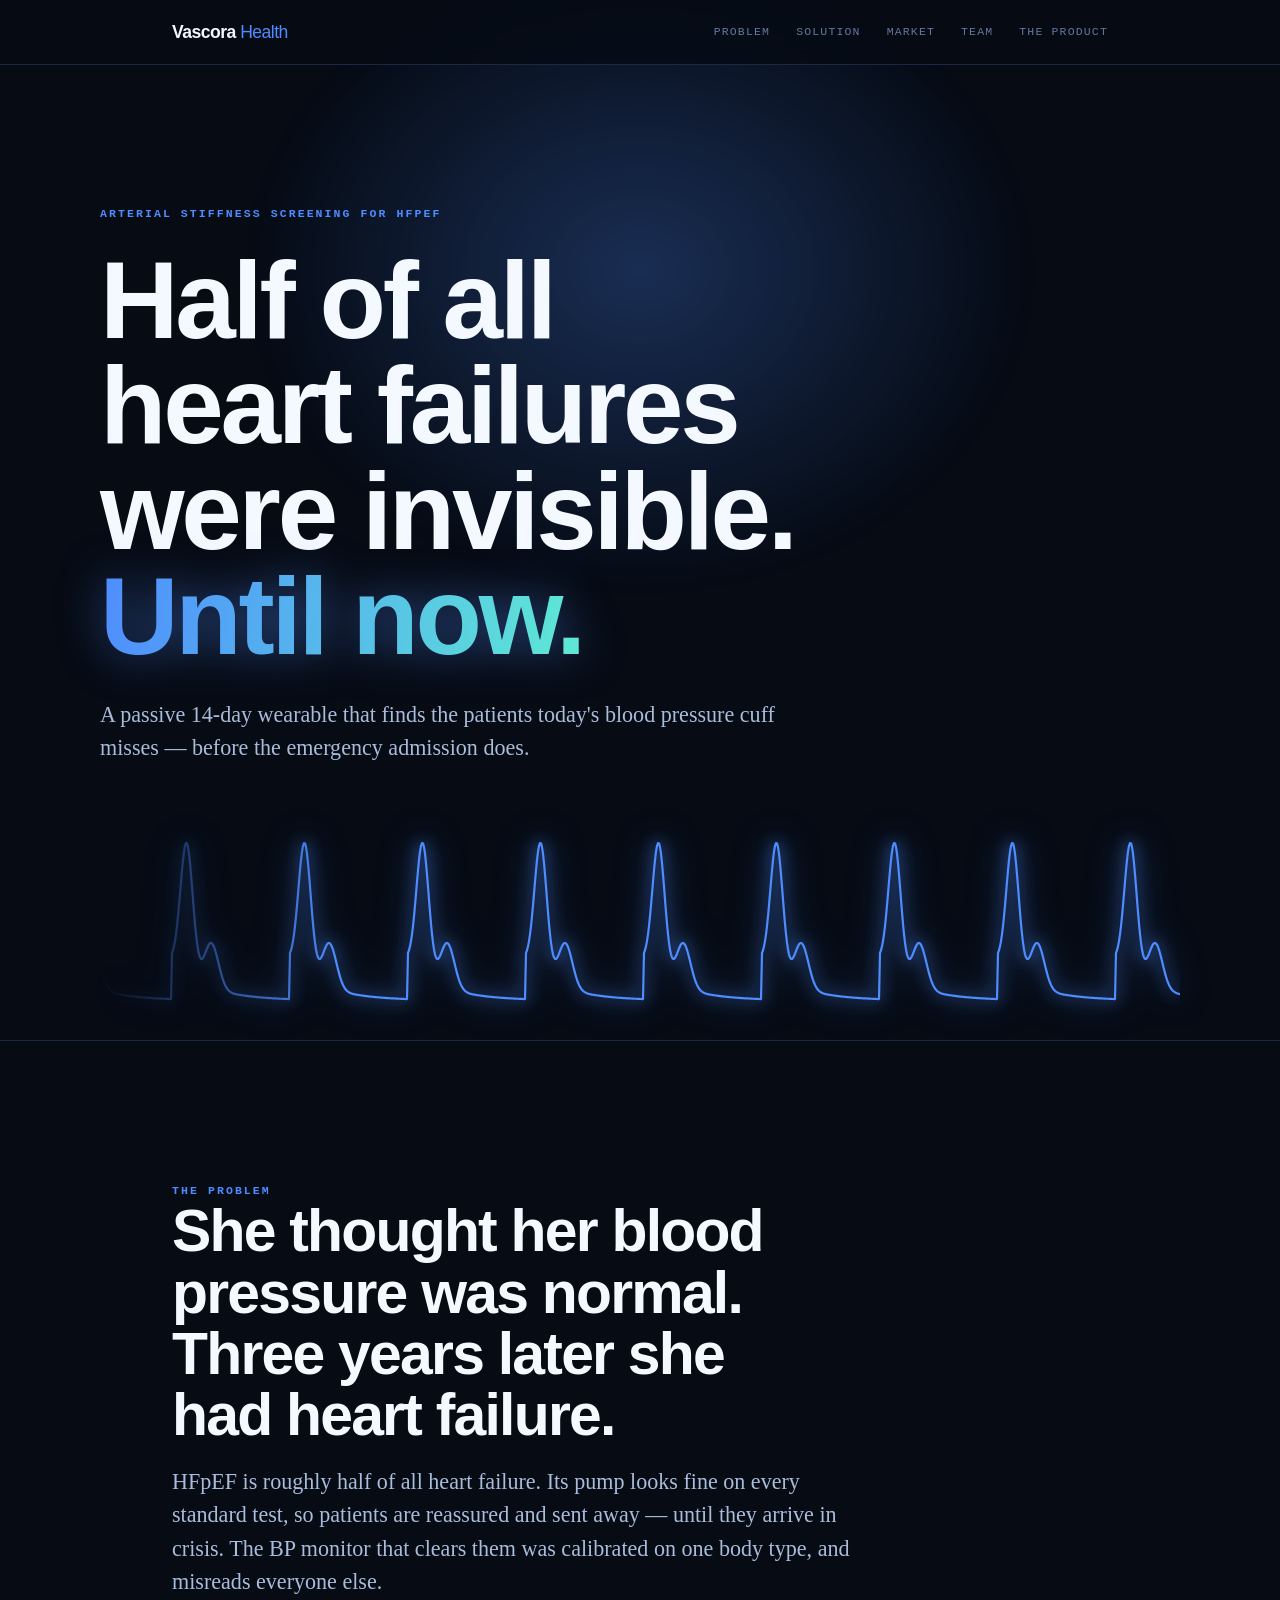
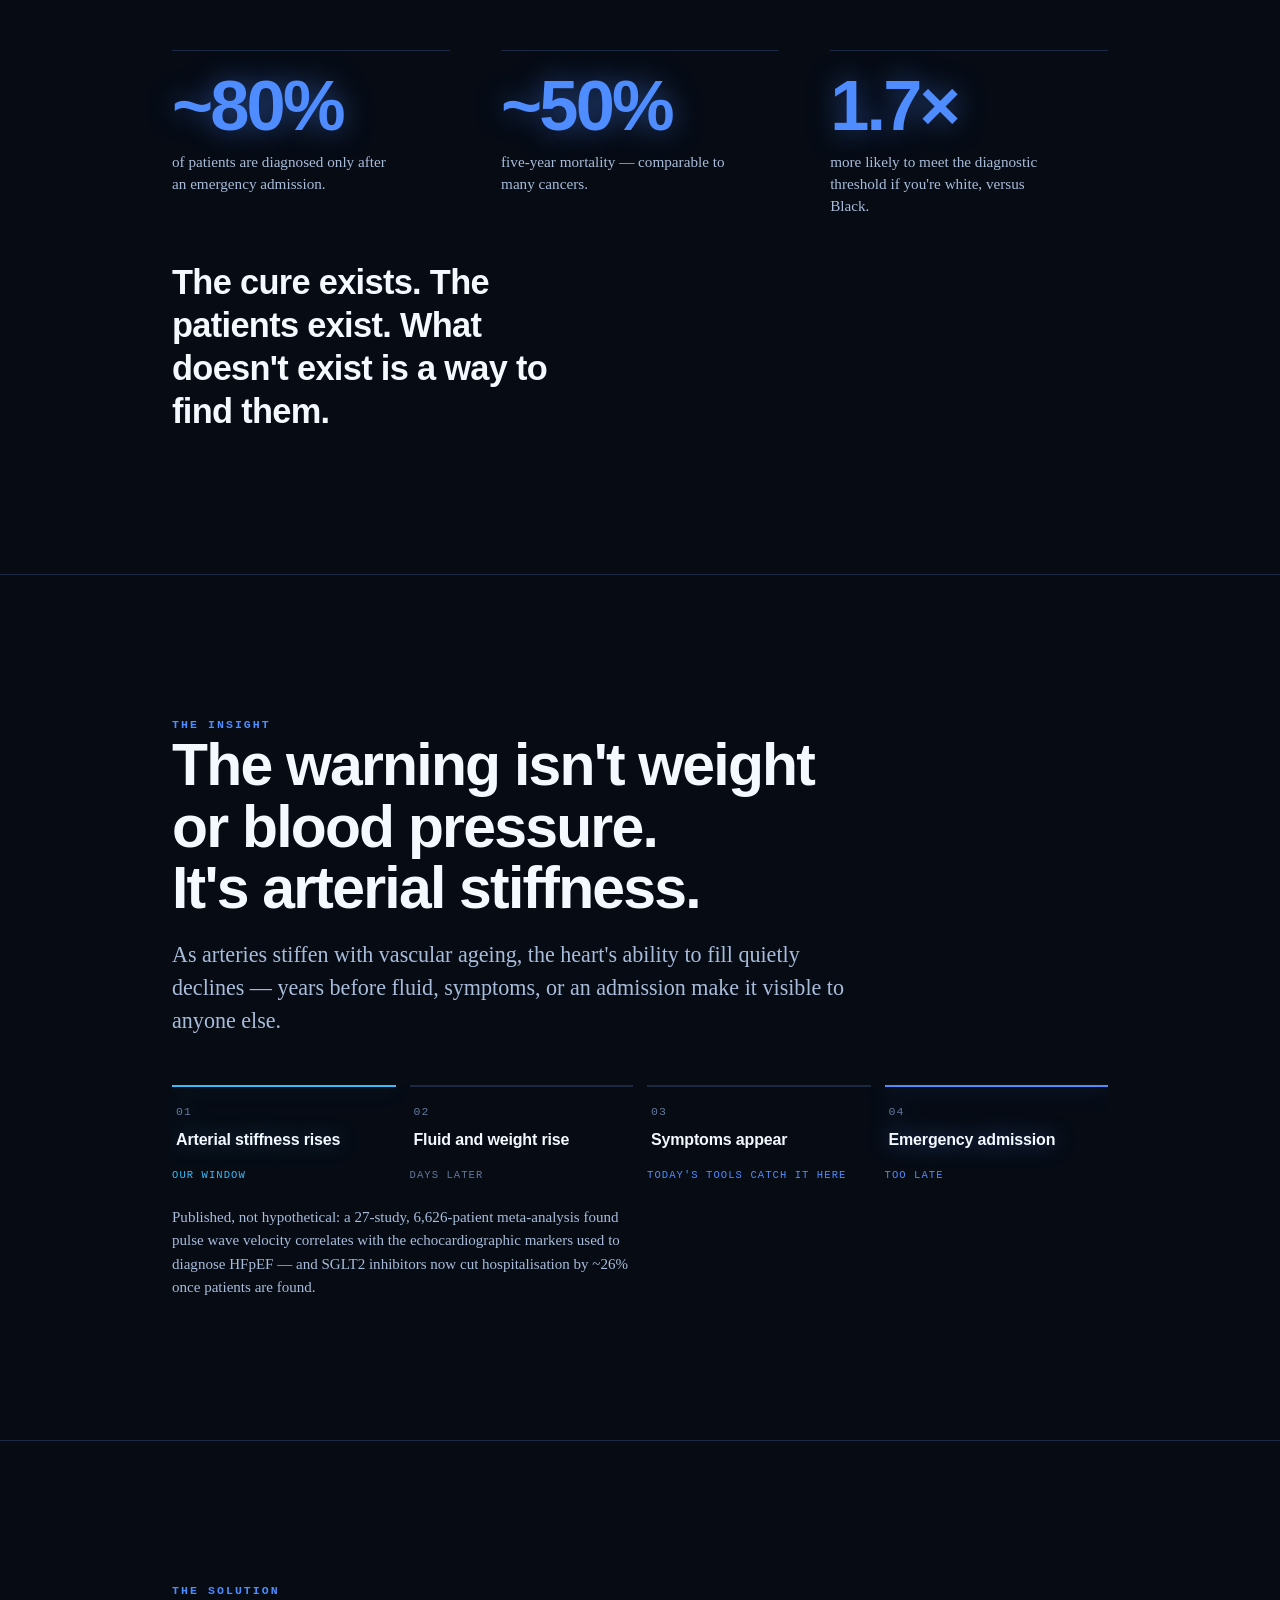
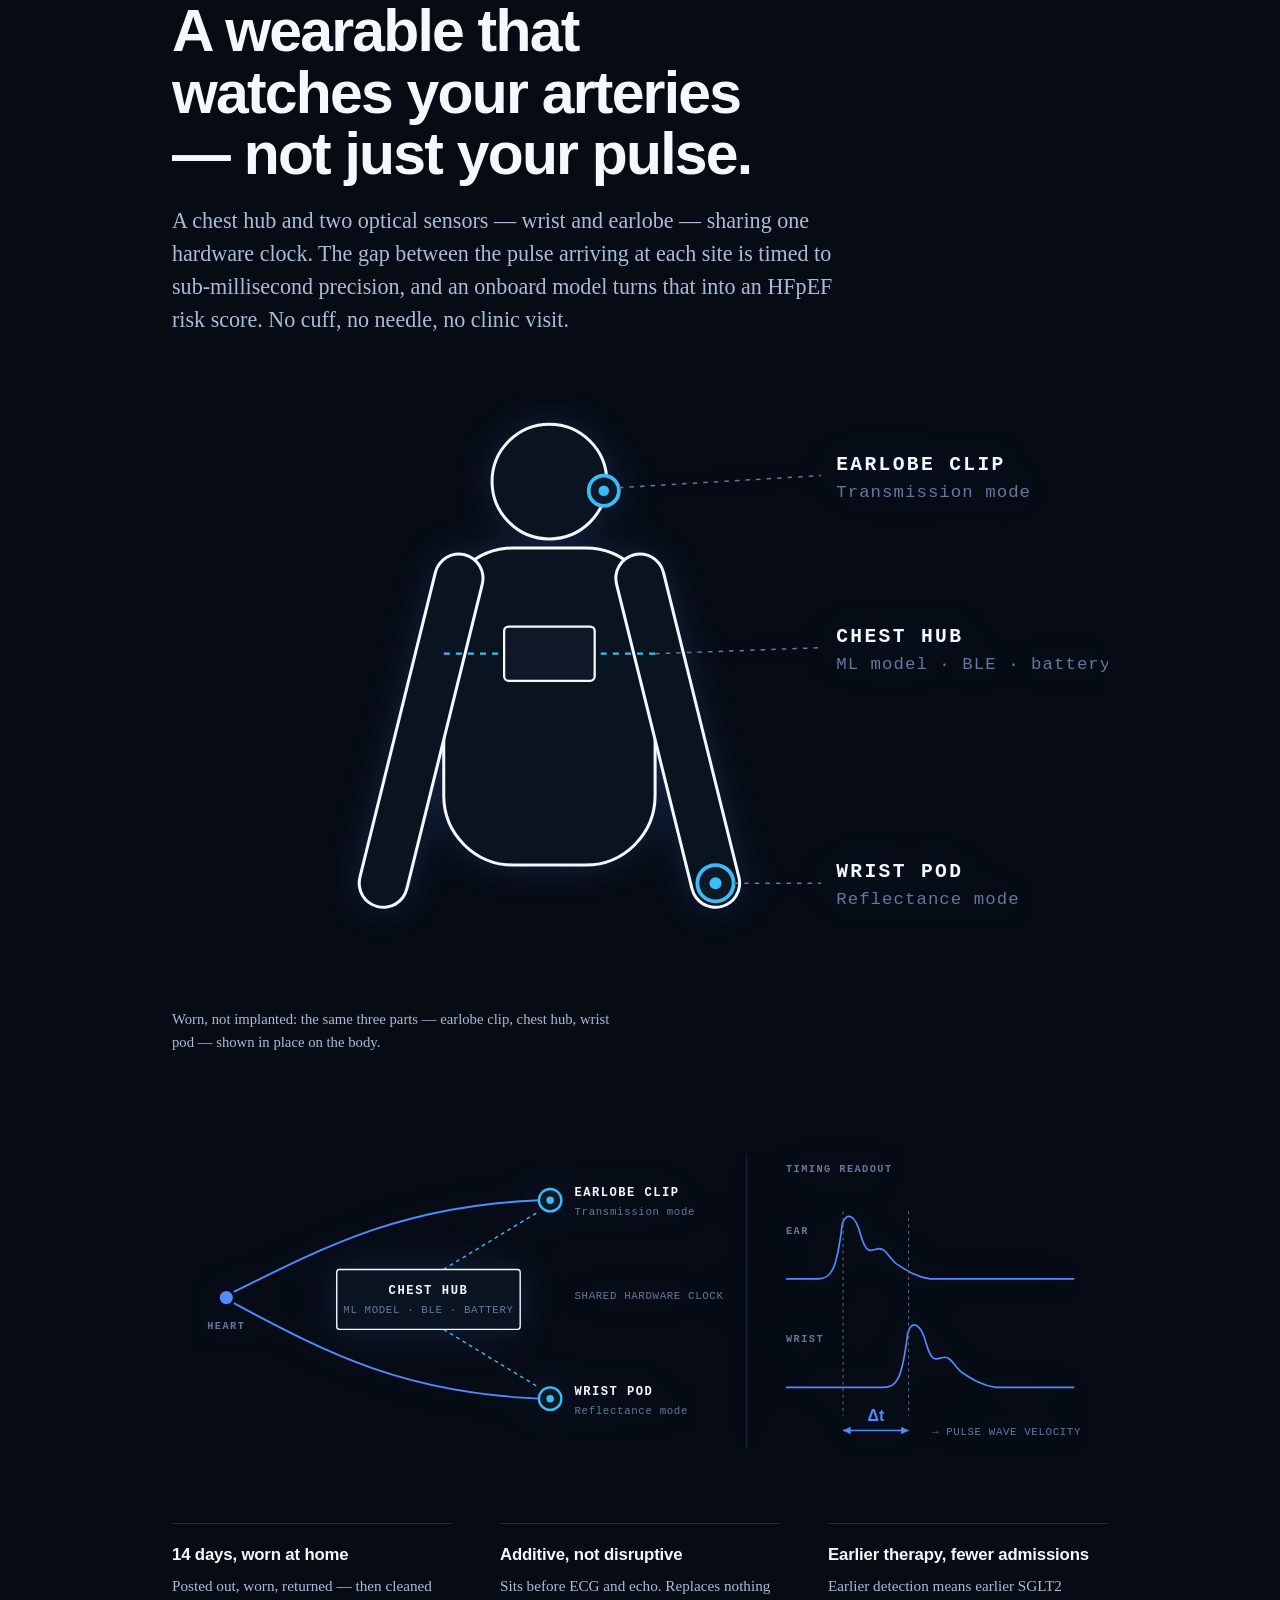
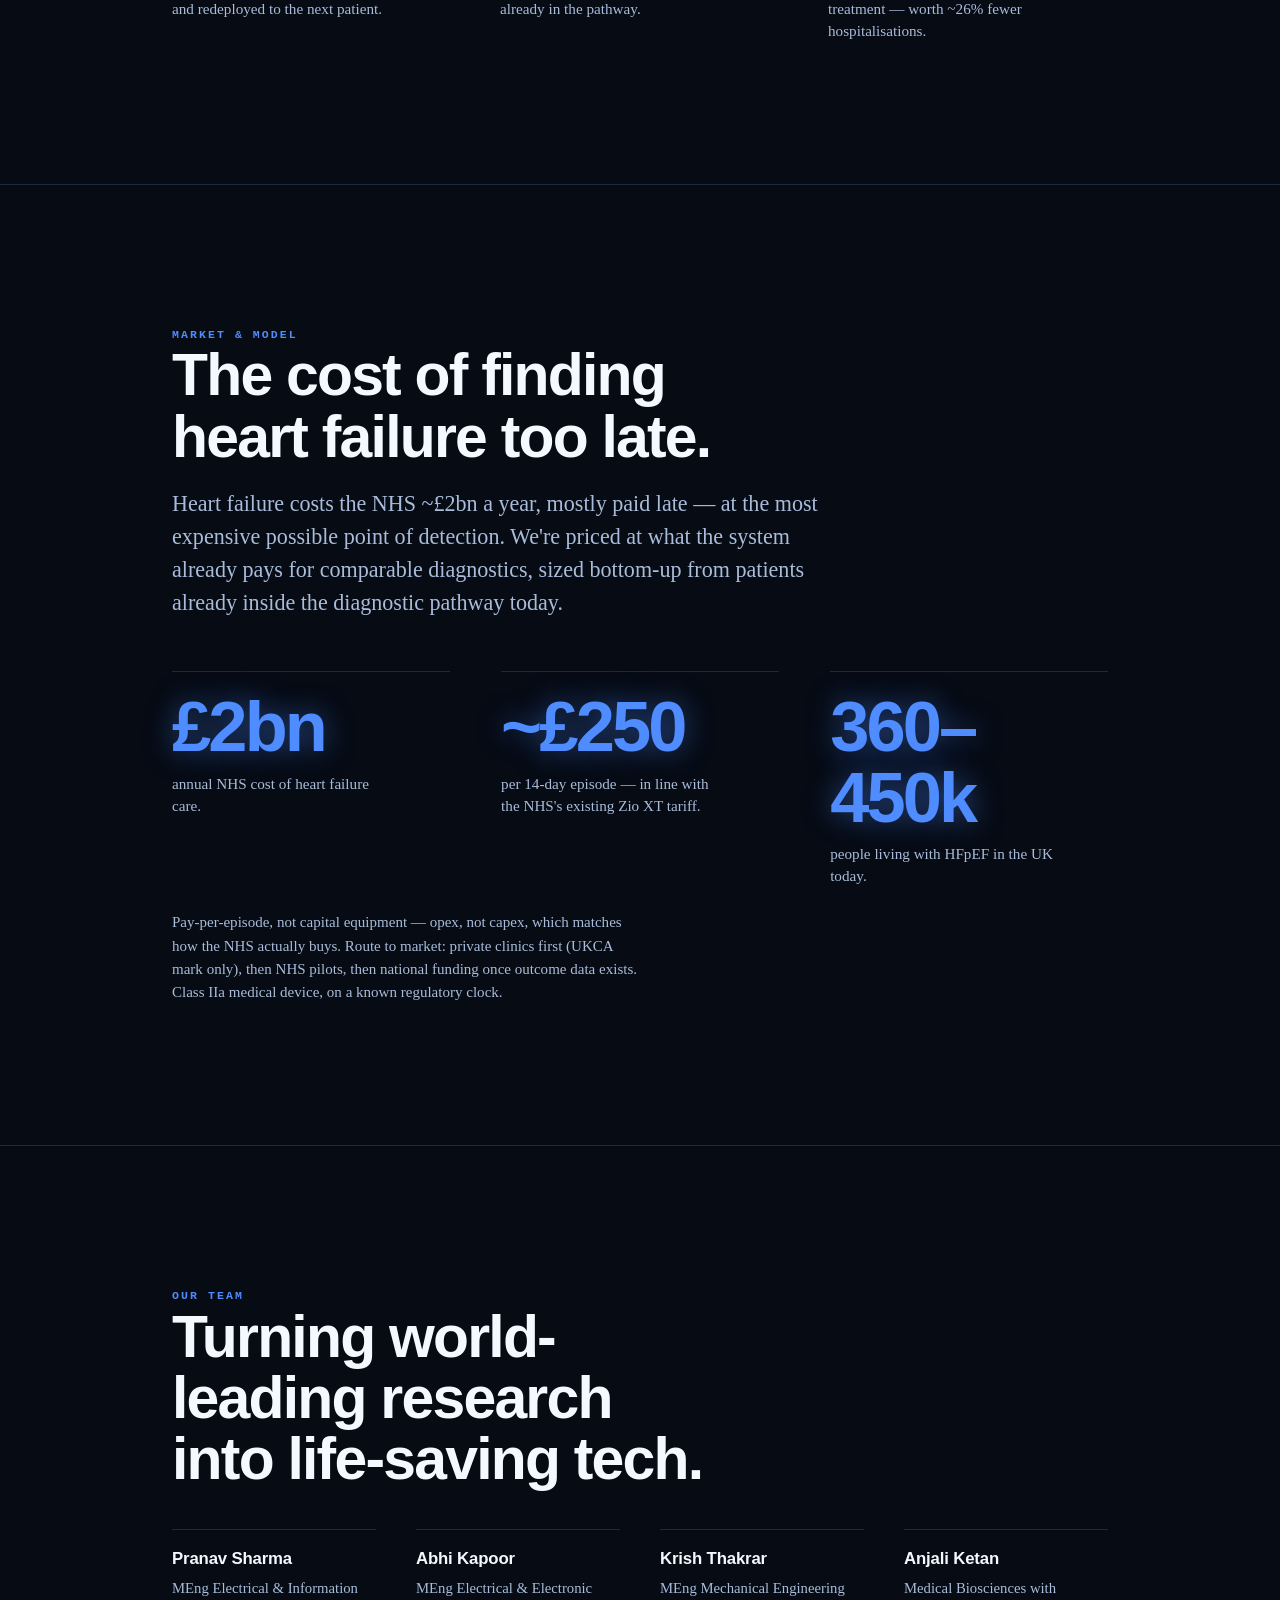
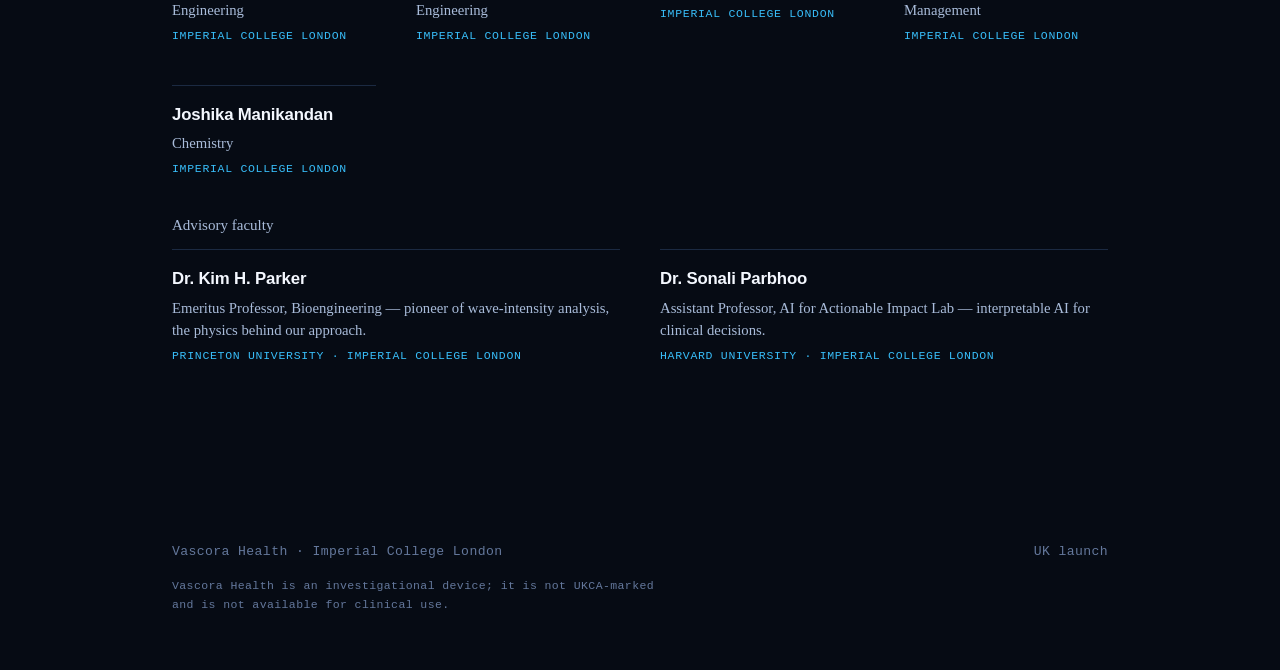
==== index.html @ de8472cb "Add /product page with exploded wrist pod PCB diagram; restore clean URLs" ====
<!doctype html>
<html lang="en">
<head>
<meta charset="utf-8">
<meta name="viewport" content="width=device-width, initial-scale=1">
<title>Vascora Health — Arterial Stiffness Screening for HFpEF</title>
<link rel="stylesheet" href="/styles.css">
</head>
<body>

<header>
  <div class="wrap bar">
    <a class="logo" href="/">Vascora<b> Health</b></a>
    <nav>
      <a href="#problem">Problem</a>
      <a href="#solution">Solution</a>
      <a href="#market">Market</a>
      <a href="#team">Team</a>
      <a href="/product">The Product</a>
    </nav>
  </div>
</header>

<div class="hero">
  <div class="wrap hero-in">
    <p class="eyebrow">Arterial stiffness screening for HFpEF</p>
    <h1>Half of all heart failures were invisible. <span>Until now.</span></h1>
    <p class="lede">A passive 14-day wearable that finds the patients today's blood pressure cuff misses — before the emergency admission does.</p>
    <canvas id="wave" aria-hidden="true"></canvas>
  </div>
</div>

<main>

<section id="problem">
  <div class="wrap">
    <p class="eyebrow">The problem</p>
    <h2>She thought her blood pressure was normal. Three years later she had heart failure.</h2>
    <p class="lede" style="margin-top:20px">HFpEF is roughly half of all heart failure. Its pump looks fine on every standard test, so patients are reassured and sent away — until they arrive in crisis. The BP monitor that clears them was calibrated on one body type, and misreads everyone else.</p>

    <div class="statrow">
      <div class="statline"><span class="num">~80%</span><p>of patients are diagnosed only after an emergency admission.</p></div>
      <div class="statline"><span class="num">~50%</span><p>five-year mortality — comparable to many cancers.</p></div>
      <div class="statline"><span class="num">1.7×</span><p>more likely to meet the diagnostic threshold if you're white, versus Black.</p></div>
    </div>

    <p class="statement">The cure exists. The patients exist. What doesn't exist is a way to find them.</p>
  </div>
</section>

<section id="insight">
  <div class="wrap">
    <p class="eyebrow">The insight</p>
    <h2>The warning isn't weight or blood pressure. It's arterial stiffness.</h2>
    <p class="lede" style="margin-top:20px">As arteries stiffen with vascular ageing, the heart's ability to fill quietly declines — years before fluid, symptoms, or an admission make it visible to anyone else.</p>

    <div class="cascade">
      <div class="cascade-inner">
        <div class="casc-row">
          <div class="node win"><p class="mono">01</p><h3>Arterial stiffness rises</h3></div>
          <div class="node"><p class="mono">02</p><h3>Fluid and weight rise</h3></div>
          <div class="node"><p class="mono">03</p><h3>Symptoms appear</h3></div>
          <div class="node late"><p class="mono">04</p><h3>Emergency admission</h3></div>
        </div>
        <div class="casc-axis">
          <div class="axis-cell win">Our window</div>
          <div class="axis-cell">Days later</div>
          <div class="axis-cell late">Today's tools catch it here</div>
          <div class="axis-cell late">Too late</div>
        </div>
      </div>
    </div>
    <p class="small" style="margin-top:22px;max-width:var(--measure)">Published, not hypothetical: a 27-study, 6,626-patient meta-analysis found pulse wave velocity correlates with the echocardiographic markers used to diagnose HFpEF — and SGLT2 inhibitors now cut hospitalisation by ~26% once patients are found.</p>
  </div>
</section>

<section id="solution">
  <div class="wrap">
    <p class="eyebrow">The solution</p>
    <h2>A wearable that watches your arteries — not just your pulse.</h2>
    <p class="lede" style="margin-top:20px">A chest hub and two optical sensors — wrist and earlobe — sharing one hardware clock. The gap between the pulse arriving at each site is timed to sub-millisecond precision, and an onboard model turns that into an HFpEF risk score. No cuff, no needle, no clinic visit.</p>

    <div class="diagram">
      <svg viewBox="0 0 620 400" role="img" aria-labelledby="wgtitle wgdesc">
        <title id="wgtitle">Vascora Health worn on the body</title>
        <desc id="wgdesc">A simplified figure showing the three components in place: an earlobe clip at the ear, a chest hub strapped across the chest, and a wrist pod at the wrist.</desc>

        <circle cx="250" cy="64" r="38" fill="var(--surface-2)" stroke="var(--ink)" stroke-width="2"/>
        <rect x="180" y="108" width="140" height="210" rx="46" fill="var(--surface-2)" stroke="var(--ink)" stroke-width="2"/>

        <path d="M 190 128 L 140 330" fill="none" stroke="var(--ink)" stroke-width="34" stroke-linecap="round"/>
        <path d="M 190 128 L 140 330" fill="none" stroke="var(--surface-2)" stroke-width="30" stroke-linecap="round"/>
        <path d="M 310 128 L 360 330" fill="none" stroke="var(--ink)" stroke-width="34" stroke-linecap="round"/>
        <path d="M 310 128 L 360 330" fill="none" stroke="var(--surface-2)" stroke-width="30" stroke-linecap="round"/>

        <line x1="180" y1="178" x2="320" y2="178" stroke="var(--deep)" stroke-width="1.5" stroke-dasharray="4 4"/>
        <rect x="220" y="160" width="60" height="36" rx="3" fill="var(--surface)" stroke="var(--ink)" stroke-width="1.5"/>

        <circle cx="286" cy="70" r="10" fill="var(--surface)" stroke="var(--deep)" stroke-width="2.5"/>
        <circle cx="286" cy="70" r="3.5" fill="var(--deep)"/>

        <circle cx="360" cy="330" r="12" fill="var(--surface)" stroke="var(--deep)" stroke-width="2.5"/>
        <circle cx="360" cy="330" r="4" fill="var(--deep)"/>

        <line x1="296" y1="68" x2="430" y2="60" stroke="var(--ink-3)" stroke-width="1" stroke-dasharray="3 4"/>
        <text class="dg-label" x="440" y="56">EARLOBE CLIP</text>
        <text class="dg-sub" x="440" y="74">Transmission mode</text>

        <line x1="320" y1="178" x2="430" y2="174" stroke="var(--ink-3)" stroke-width="1" stroke-dasharray="3 4"/>
        <text class="dg-label" x="440" y="170">CHEST HUB</text>
        <text class="dg-sub" x="440" y="188">ML model · BLE · battery</text>

        <line x1="372" y1="330" x2="430" y2="330" stroke="var(--ink-3)" stroke-width="1" stroke-dasharray="3 4"/>
        <text class="dg-label" x="440" y="326">WRIST POD</text>
        <text class="dg-sub" x="440" y="344">Reflectance mode</text>
      </svg>
      <p class="dg-cap">Worn, not implanted: the same three parts — earlobe clip, chest hub, wrist pod — shown in place on the body.</p>
    </div>

    <div class="diagram">
      <svg viewBox="0 0 1000 400" role="img" aria-labelledby="dgtitle dgdesc">
        <title id="dgtitle">Vascora Health wrist-to-ear PPG architecture</title>
        <desc id="dgdesc">A pulse leaves the heart and travels two arterial paths of different length, arriving first at the earlobe clip and then at the wrist pod. A chest hub, connected to both sensors by a shared hardware clock, runs the machine-learning risk model on board. The difference between the two arrival times is shown as delta t.</desc>

        <path class="draw-path" d="M 66 204 C 170 152 250 112 392 106" fill="none" stroke="var(--trace)" stroke-width="2"/>
        <path class="draw-path" d="M 66 216 C 170 272 250 312 392 318" fill="none" stroke="var(--trace)" stroke-width="2"/>

        <circle cx="58" cy="210" r="7" fill="var(--trace)"/>
        <text class="dg-tick" x="58" y="244" text-anchor="middle">HEART</text>

        <line x1="290" y1="180" x2="392" y2="118" stroke="var(--deep)" stroke-width="1.5" stroke-dasharray="4 4"/>
        <line x1="290" y1="244" x2="392" y2="306" stroke="var(--deep)" stroke-width="1.5" stroke-dasharray="4 4"/>

        <rect x="176" y="180" width="196" height="64" rx="3" fill="var(--surface-2)" stroke="var(--ink)" stroke-width="1.5"/>
        <text class="dg-hub" x="274" y="206" text-anchor="middle">CHEST HUB</text>
        <text class="dg-sub" x="274" y="226" text-anchor="middle">ML MODEL · BLE · BATTERY</text>

        <circle cx="404" cy="106" r="12" fill="var(--surface)" stroke="var(--deep)" stroke-width="2.5"/>
        <circle cx="404" cy="106" r="4" fill="var(--deep)"/>
        <text class="dg-label" x="430" y="102">EARLOBE CLIP</text>
        <text class="dg-sub" x="430" y="122">Transmission mode</text>

        <circle cx="404" cy="318" r="12" fill="var(--surface)" stroke="var(--deep)" stroke-width="2.5"/>
        <circle cx="404" cy="318" r="4" fill="var(--deep)"/>
        <text class="dg-label" x="430" y="314">WRIST POD</text>
        <text class="dg-sub" x="430" y="334">Reflectance mode</text>

        <text class="dg-sub" x="430" y="212">SHARED HARDWARE CLOCK</text>

        <line x1="614" y1="56" x2="614" y2="372" stroke="var(--rule)" stroke-width="1"/>

        <text class="dg-tick" x="656" y="76">TIMING READOUT</text>

        <text class="dg-tick" x="656" y="142">EAR</text>
        <path class="draw-path" d="M 656 190 L 690 190 C 704 190 710 182 716 132 C 720 118 730 120 736 144 C 742 164 746 160 754 158 C 762 156 766 168 774 174 C 786 182 796 188 810 190 L 964 190"
              fill="none" stroke="var(--trace)" stroke-width="1.8" stroke-linejoin="round"/>

        <text class="dg-tick" x="656" y="258">WRIST</text>
        <path class="draw-path" d="M 656 306 L 760 306 C 774 306 780 298 786 248 C 790 234 800 236 806 260 C 812 280 816 276 824 274 C 832 272 836 284 844 290 C 856 298 866 304 880 306 L 964 306"
              fill="none" stroke="var(--trace)" stroke-width="1.8" stroke-linejoin="round"/>

        <line x1="717" y1="118" x2="717" y2="336" stroke="var(--ink-3)" stroke-width="1" stroke-dasharray="3 4"/>
        <line x1="787" y1="118" x2="787" y2="336" stroke="var(--ink-3)" stroke-width="1" stroke-dasharray="3 4"/>

        <line x1="717" y1="352" x2="787" y2="352" stroke="var(--trace)" stroke-width="1.5"/>
        <path d="M 717 352 l 8 -4 v 8 z" fill="var(--trace)"/>
        <path d="M 787 352 l -8 -4 v 8 z" fill="var(--trace)"/>
        <text class="dg-dt" x="752" y="342" text-anchor="middle">Δt</text>

        <text class="dg-sub" x="812" y="357">→ PULSE WAVE VELOCITY</text>
      </svg>
    </div>

    <div class="feat">
      <div><h3>14 days, worn at home</h3><p>Posted out, worn, returned — then cleaned and redeployed to the next patient.</p></div>
      <div><h3>Additive, not disruptive</h3><p>Sits before ECG and echo. Replaces nothing already in the pathway.</p></div>
      <div><h3>Earlier therapy, fewer admissions</h3><p>Earlier detection means earlier SGLT2 treatment — worth ~26% fewer hospitalisations.</p></div>
    </div>
  </div>
</section>

<section id="market">
  <div class="wrap">
    <p class="eyebrow">Market &amp; model</p>
    <h2>The cost of finding heart failure too late.</h2>
    <p class="lede" style="margin-top:20px">Heart failure costs the NHS ~£2bn a year, mostly paid late — at the most expensive possible point of detection. We're priced at what the system already pays for comparable diagnostics, sized bottom-up from patients already inside the diagnostic pathway today.</p>

    <div class="statrow">
      <div class="statline"><span class="num">£2bn</span><p>annual NHS cost of heart failure care.</p></div>
      <div class="statline"><span class="num">~£250</span><p>per 14-day episode — in line with the NHS's existing Zio XT tariff.</p></div>
      <div class="statline"><span class="num">360–450k</span><p>people living with HFpEF in the UK today.</p></div>
    </div>

    <p class="small" style="margin-top:24px;max-width:var(--measure)">Pay-per-episode, not capital equipment — opex, not capex, which matches how the NHS actually buys. Route to market: private clinics first (UKCA mark only), then NHS pilots, then national funding once outcome data exists. Class IIa medical device, on a known regulatory clock.</p>
  </div>
</section>

<section id="team" style="border-bottom:0">
  <div class="wrap">
    <p class="eyebrow">Our team</p>
    <h2>Turning world-leading research into life-saving tech.</h2>

    <div class="people">
      <div class="person"><h3>Pranav Sharma</h3><p>MEng Electrical &amp; Information Engineering</p><p class="inst">Imperial College London</p></div>
      <div class="person"><h3>Abhi Kapoor</h3><p>MEng Electrical &amp; Electronic Engineering</p><p class="inst">Imperial College London</p></div>
      <div class="person"><h3>Krish Thakrar</h3><p>MEng Mechanical Engineering</p><p class="inst">Imperial College London</p></div>
      <div class="person"><h3>Anjali Ketan</h3><p>Medical Biosciences with Management</p><p class="inst">Imperial College London</p></div>
      <div class="person"><h3>Joshika Manikandan</h3><p>Chemistry</p><p class="inst">Imperial College London</p></div>
    </div>

    <p class="small" style="margin-top:36px">Advisory faculty</p>
    <div class="people" style="margin-top:12px">
      <div class="person"><h3>Dr. Kim H. Parker</h3><p>Emeritus Professor, Bioengineering — pioneer of wave-intensity analysis, the physics behind our approach.</p><p class="inst">Princeton University · Imperial College London</p></div>
      <div class="person"><h3>Dr. Sonali Parbhoo</h3><p>Assistant Professor, AI for Actionable Impact Lab — interpretable AI for clinical decisions.</p><p class="inst">Harvard University · Imperial College London</p></div>
    </div>
  </div>
</section>

</main>

<footer>
  <div class="wrap">
    <div class="fbar">
      <span>Vascora Health · Imperial College London</span>
      <span>UK launch</span>
    </div>
    <p class="disclaim">Vascora Health is an investigational device; it is not UKCA-marked and is not available for clinical use.</p>
  </div>
</footer>

<script src="/app.js"></script>
</body>
</html>
---- styles.css ----
:root{
  --ground:#060B14;
  --surface:#0E1826;
  --surface-2:#0A1420;
  --ink:#F4F8FF;
  --ink-2:#A9BCDA;
  --ink-3:#64789C;
  --rule:#1B2A42;
  --trace:#4F8CFF;
  --trace-2:#5EEAD4;
  --deep:#38BDF8;
  --deep-soft:#0B2338;
  --glow:rgba(79,140,255,.5);

  --sans:"Helvetica Neue",Helvetica,Arial,"Segoe UI",sans-serif;
  --serif:Charter,"Bitstream Charter","Sitka Text",Cambria,Georgia,serif;
  --mono:ui-monospace,"Cascadia Mono","SF Mono",Menlo,Consolas,monospace;

  --measure:62ch;
  --pad:clamp(20px,6vw,72px);
}

*{box-sizing:border-box}
html{background:var(--ground)}
body{
  margin:0;background:var(--ground);color:var(--ink);
  font-family:var(--serif);font-size:17px;line-height:1.62;
  -webkit-font-smoothing:antialiased;overflow-x:hidden;
  position:relative;
}
body::before{
  content:"";position:fixed;top:-20vh;left:50%;translate:-50% 0;
  width:min(1100px,140vw);height:900px;pointer-events:none;z-index:0;
  background:radial-gradient(closest-side, var(--glow), transparent 72%);
  opacity:.55;filter:blur(10px);
}
main,header,footer{position:relative;z-index:1}

::selection{background:var(--trace);color:#00040A}
a{color:inherit}
:focus-visible{outline:2px solid var(--trace);outline-offset:3px;border-radius:2px}

.wrap{max-width:1080px;margin:0 auto;padding-inline:var(--pad)}

h1,h2,h3,.num{font-family:var(--sans);font-weight:700;letter-spacing:-.03em;text-wrap:balance;margin:0}
h1{font-size:clamp(3rem,8.5vw,7.2rem);line-height:.97}
h2{font-size:clamp(2.1rem,4.6vw,3.7rem);line-height:1.04;max-width:20ch}
h3{font-size:1.05rem;letter-spacing:-.01em;line-height:1.3;color:var(--ink)}
p{margin:0}
.lede{font-size:clamp(1.1rem,2vw,1.38rem);line-height:1.5;color:var(--ink-2);max-width:var(--measure)}
.small{font-size:.94rem;line-height:1.55;color:var(--ink-2)}
.eyebrow{font-family:var(--mono);font-size:.72rem;font-weight:600;letter-spacing:.18em;text-transform:uppercase;color:var(--trace)}
.mono{font-family:var(--mono);font-size:.72rem;letter-spacing:.1em;text-transform:uppercase;color:var(--ink-3)}
.num{font-variant-numeric:tabular-nums;letter-spacing:-.04em;line-height:1}
strong{font-weight:600;color:var(--ink)}

.statement{
  margin-top:44px;font-family:var(--sans);font-weight:700;letter-spacing:-.02em;
  font-size:clamp(1.5rem,3vw,2.15rem);line-height:1.25;max-width:20ch;color:var(--ink);
}

header{position:sticky;top:0;z-index:50;background:color-mix(in srgb,var(--ground) 78%,transparent);backdrop-filter:blur(14px);border-bottom:1px solid var(--rule)}
.bar{display:flex;align-items:center;justify-content:space-between;gap:24px;height:64px}
.logo{font-family:var(--sans);font-weight:700;letter-spacing:-.03em;font-size:1.1rem;text-decoration:none;color:inherit}
.logo b{font-weight:400;color:var(--trace)}
nav{display:flex;gap:26px;font-family:var(--mono);font-size:.72rem;letter-spacing:.1em;text-transform:uppercase}
nav a{color:var(--ink-3);text-decoration:none;transition:color .15s}
nav a:hover,nav a[aria-current="page"]{color:var(--trace)}
@media(max-width:720px){nav{display:none}}

.crumb{padding:20px 0;border-bottom:1px solid var(--rule)}
.crumb .wrap{display:flex;align-items:center;gap:10px;font-family:var(--mono);font-size:.72rem;letter-spacing:.1em;text-transform:uppercase;color:var(--ink-3)}
.crumb a{color:var(--ink-3);text-decoration:none}
.crumb a:hover{color:var(--trace)}
.crumb .sep{color:var(--rule)}
.crumb .cur{color:var(--ink)}

.hero{position:relative;overflow:hidden;border-bottom:1px solid var(--rule)}
.hero-in{position:relative;padding:clamp(72px,13vw,140px) 0 0}
.hero h1{margin:24px 0 0;max-width:14ch}
.hero h1 span{
  background:linear-gradient(100deg,var(--trace),var(--trace-2));
  -webkit-background-clip:text;background-clip:text;color:transparent;
  filter:drop-shadow(0 0 22px var(--glow));
}
.hero .lede{margin-top:28px}
#wave{display:block;width:100%;height:220px;margin-top:56px;filter:drop-shadow(0 0 16px var(--glow))}

section{padding:clamp(88px,11vw,156px) 0;border-bottom:1px solid var(--rule)}

.statrow{display:grid;grid-template-columns:repeat(auto-fit,minmax(200px,1fr));gap:clamp(28px,4vw,56px);margin-top:52px}
.statline{padding-top:20px;border-top:1px solid var(--rule);display:flex;flex-direction:column;gap:10px}
.statline .num{font-size:clamp(2.6rem,5.6vw,4.4rem);color:var(--trace);text-shadow:0 0 28px var(--glow)}
.statline p{font-size:.95rem;line-height:1.45;color:var(--ink-2);max-width:30ch}

.feat{display:grid;grid-template-columns:repeat(auto-fit,minmax(220px,1fr));gap:clamp(28px,4vw,48px);margin-top:48px}
.feat > div{padding-top:20px;border-top:1px solid var(--rule)}
.feat h3{margin-bottom:9px}
.feat p{font-size:.95rem;line-height:1.5;color:var(--ink-2)}

.cascade{margin-top:48px;overflow-x:auto}
.cascade-inner{min-width:600px}
.casc-row{display:grid;grid-template-columns:repeat(4,1fr);gap:14px}
.node{padding:16px 4px 0;border-top:2px solid var(--rule)}
.node.win{border-top-color:var(--deep);filter:drop-shadow(0 0 10px rgba(56,189,248,.3))}
.node.late{border-top-color:var(--trace);filter:drop-shadow(0 0 10px var(--glow))}
.node .mono{margin-bottom:8px}
.node h3{font-size:1rem}
.casc-axis{display:grid;grid-template-columns:repeat(4,1fr);gap:14px;margin-top:16px}
.axis-cell{font-family:var(--mono);font-size:.66rem;letter-spacing:.1em;text-transform:uppercase;color:var(--ink-3)}
.axis-cell.win{color:var(--deep)}
.axis-cell.late{color:var(--trace)}

.diagram{margin-top:48px;overflow-x:auto}
.diagram svg{display:block;width:100%;min-width:640px;height:auto;filter:drop-shadow(0 0 18px rgba(79,140,255,.18))}
.dg-label{font-family:var(--mono);font-size:13px;font-weight:600;letter-spacing:.12em;fill:var(--ink)}
.dg-sub{font-family:var(--mono);font-size:11.5px;letter-spacing:.06em;fill:var(--ink-3)}
.dg-tick{font-family:var(--mono);font-size:11px;font-weight:600;letter-spacing:.14em;fill:var(--ink-3)}
.dg-dt{font-family:var(--sans);font-size:17px;font-weight:700;fill:var(--trace)}
.dg-hub{font-family:var(--mono);font-size:13px;font-weight:600;letter-spacing:.13em;fill:var(--ink)}
.dg-cap{margin-top:20px;font-size:.92rem;line-height:1.5;color:var(--ink-2);max-width:var(--measure)}

.people{display:grid;grid-template-columns:repeat(auto-fit,minmax(200px,1fr));gap:clamp(24px,3.5vw,40px);margin-top:40px}
.person{padding-top:18px;border-top:1px solid var(--rule)}
.person h3{margin-bottom:7px}
.person p{font-size:.92rem;line-height:1.5;color:var(--ink-2)}
.person p.inst{font-family:var(--mono);font-size:.72rem;letter-spacing:.06em;text-transform:uppercase;color:var(--deep);margin-top:6px}

footer{padding:36px 0 56px;font-size:.82rem;color:var(--ink-3);font-family:var(--mono);letter-spacing:.03em;line-height:1.7}
footer .fbar{display:flex;flex-wrap:wrap;gap:14px 28px;justify-content:space-between;align-items:baseline}
.disclaim{margin-top:14px;font-size:.72rem;line-height:1.6;color:var(--ink-3);max-width:70ch}

.reveal{opacity:0;transform:translateY(20px);transition:opacity .7s ease,transform .7s ease}
.reveal.in{opacity:1;transform:translateY(0)}
.draw-path{transition:stroke-dashoffset 1.2s cubic-bezier(.4,0,.2,1)}

@media (prefers-reduced-motion:reduce){*{animation:none!important;transition:none!important}}
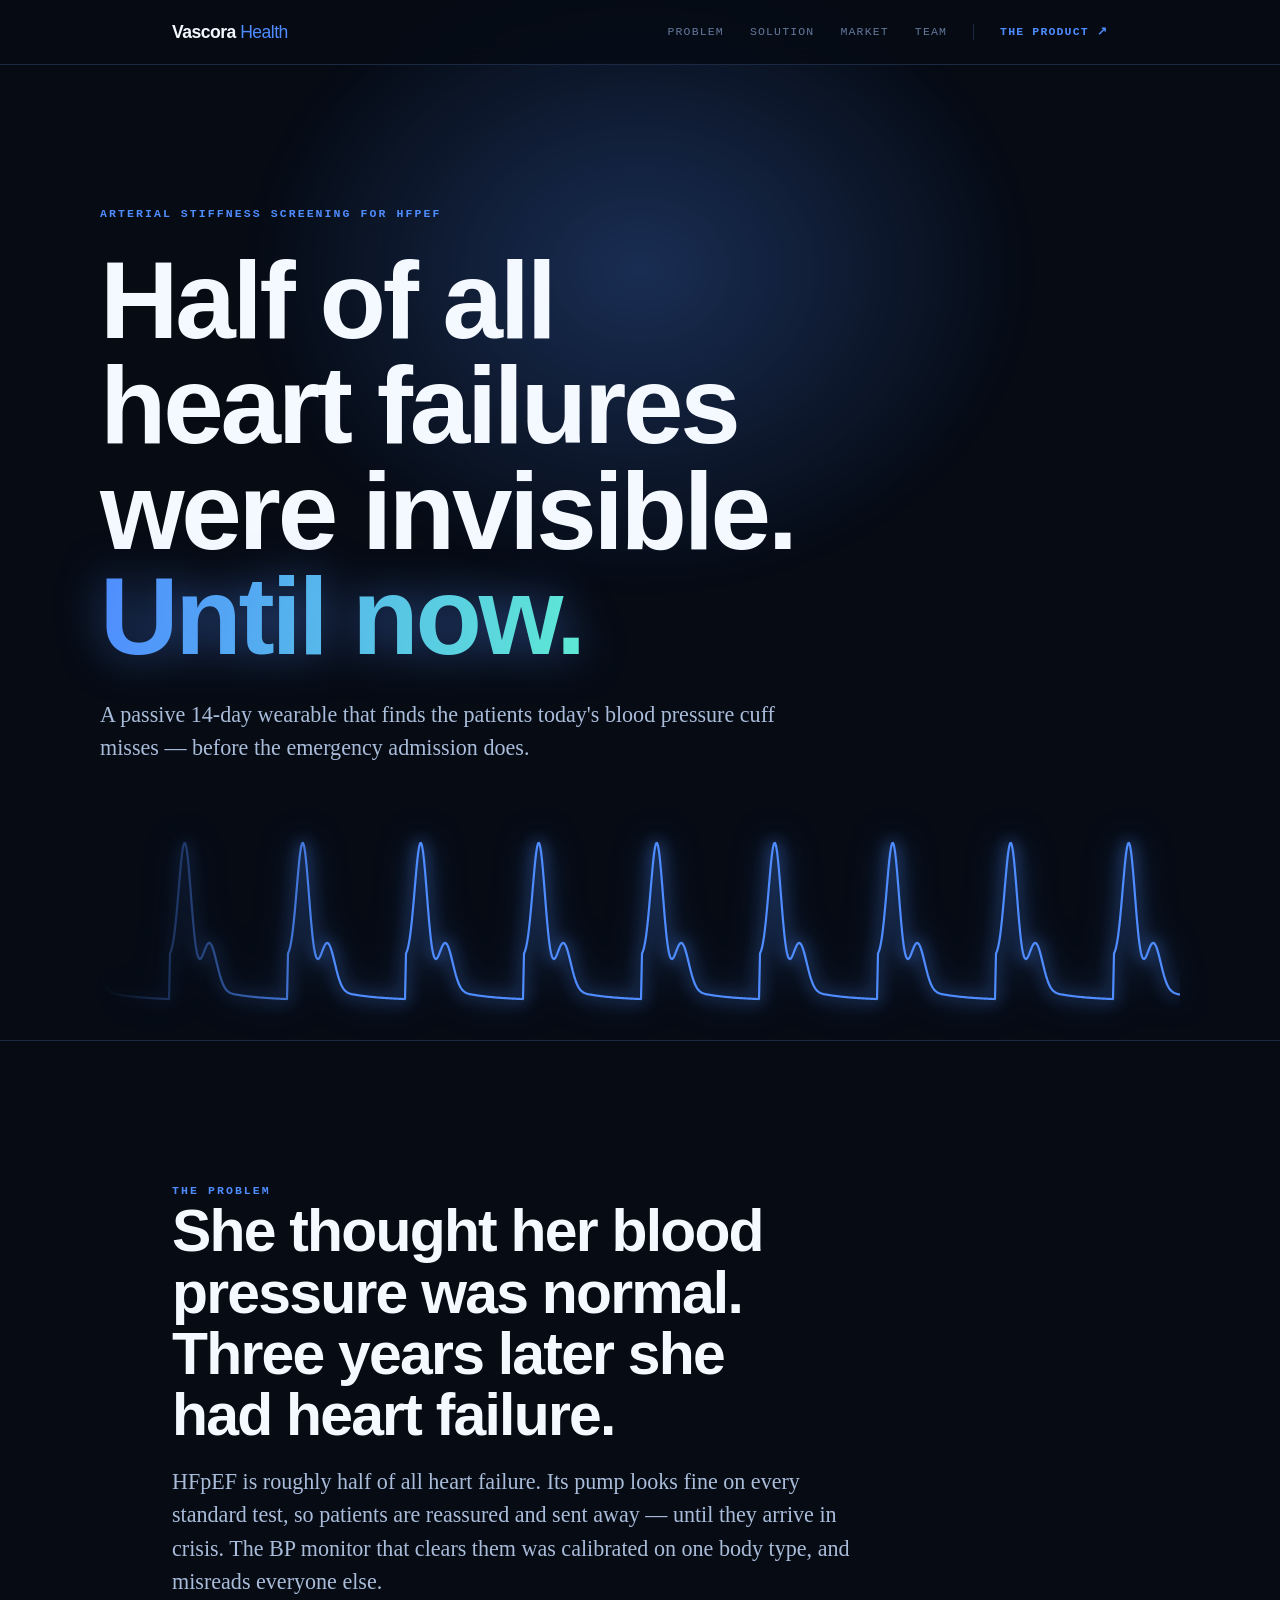
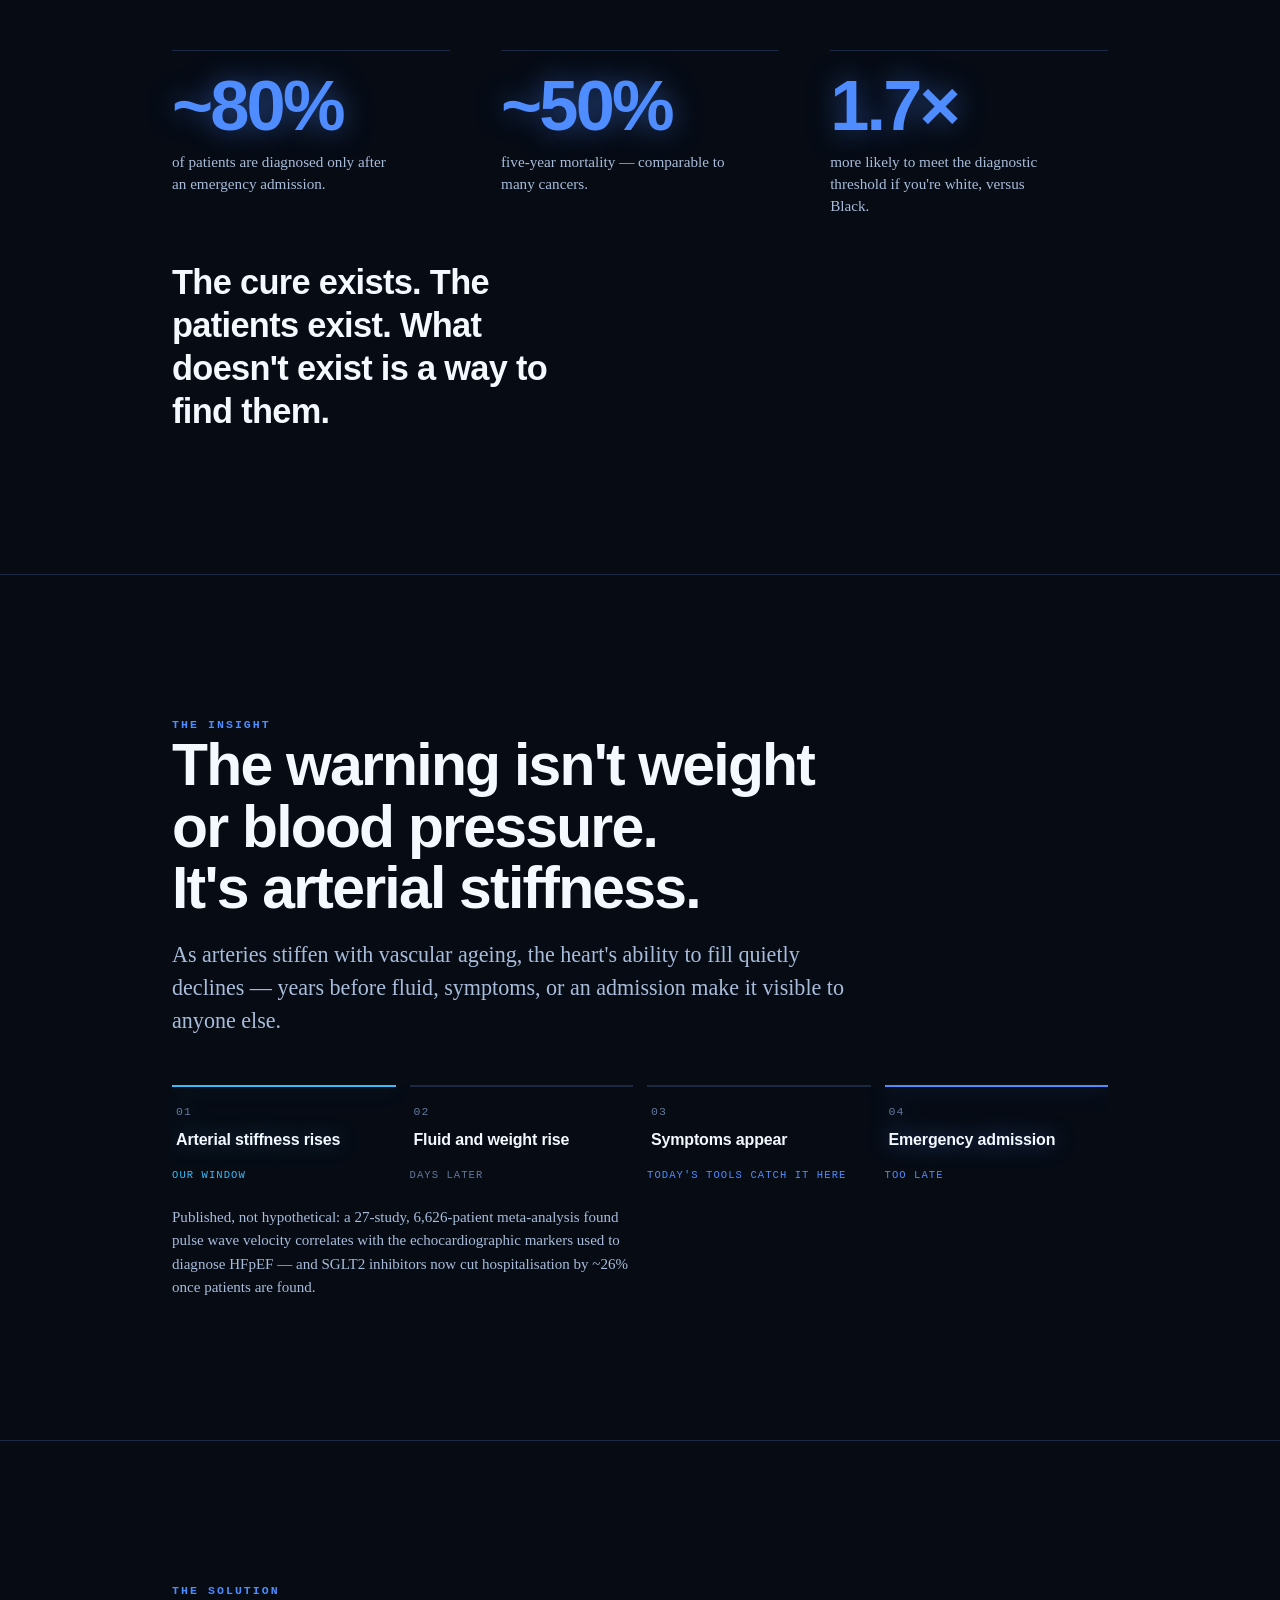
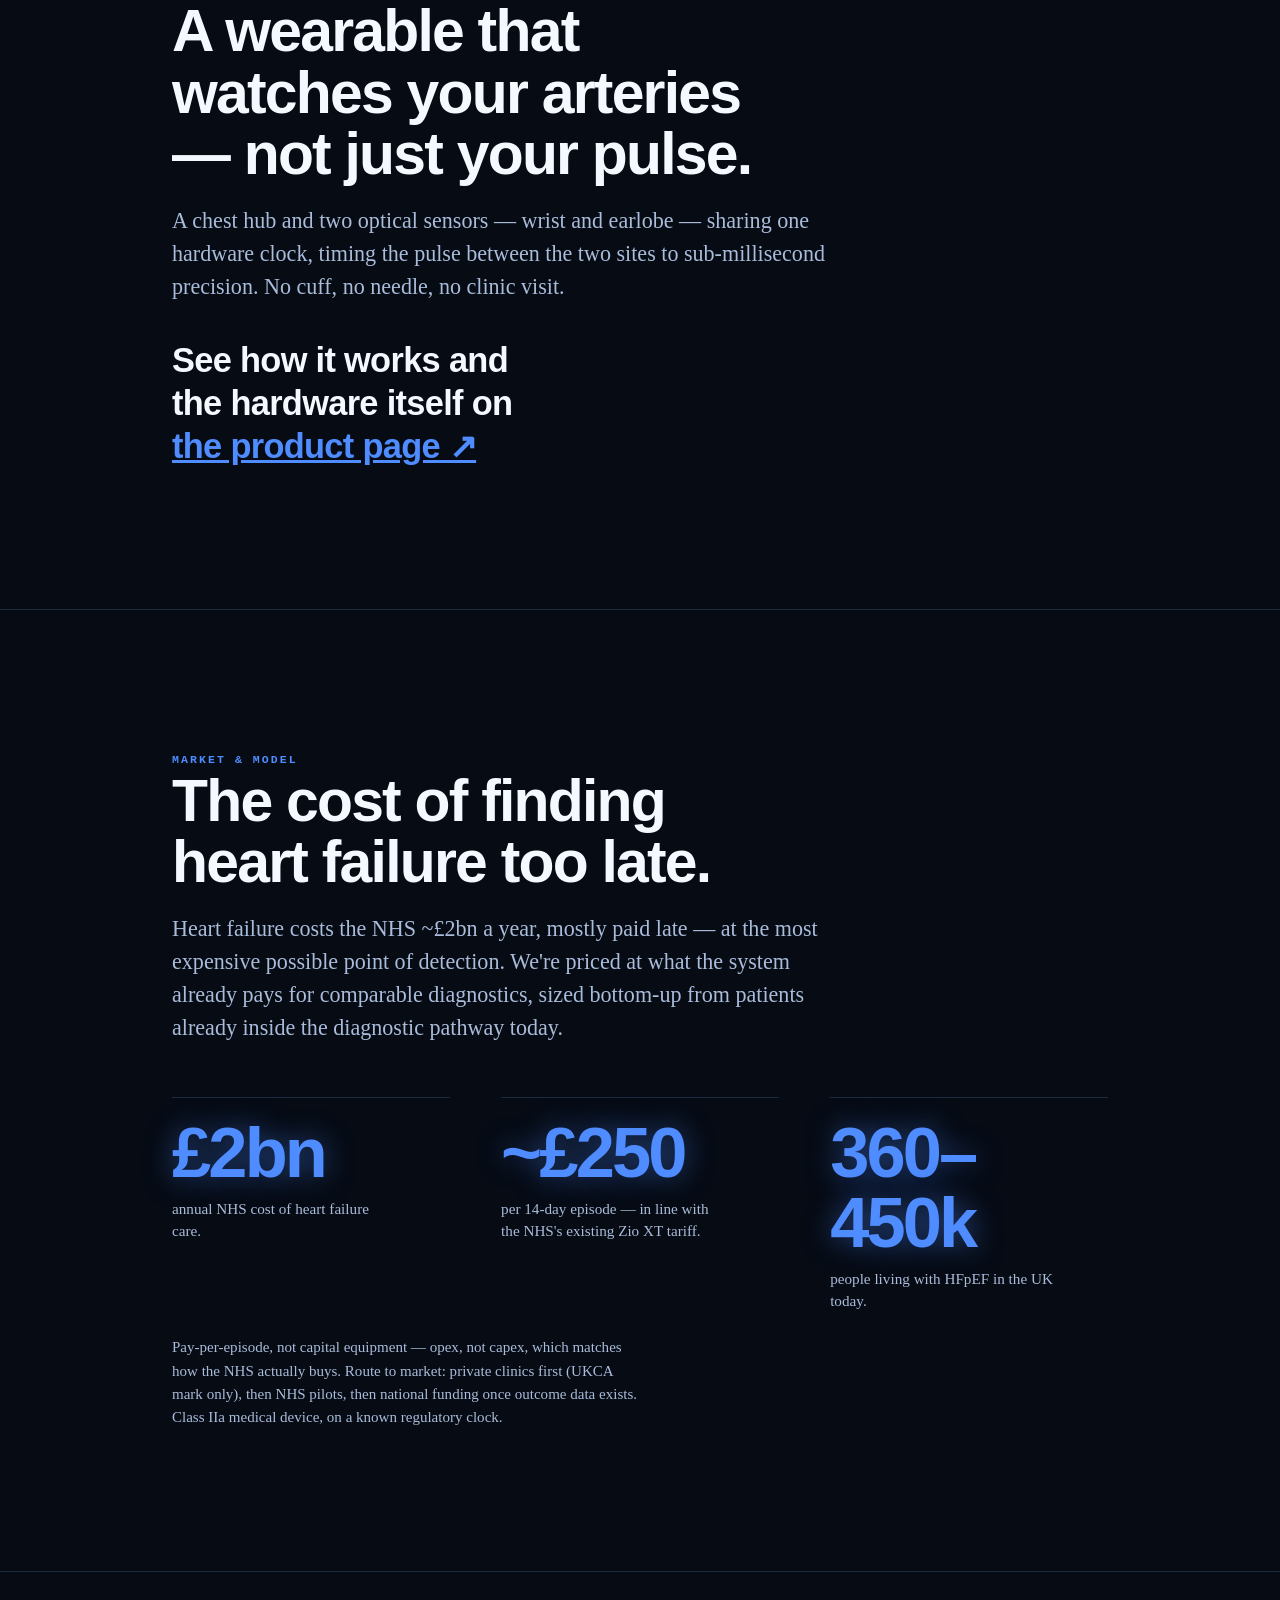
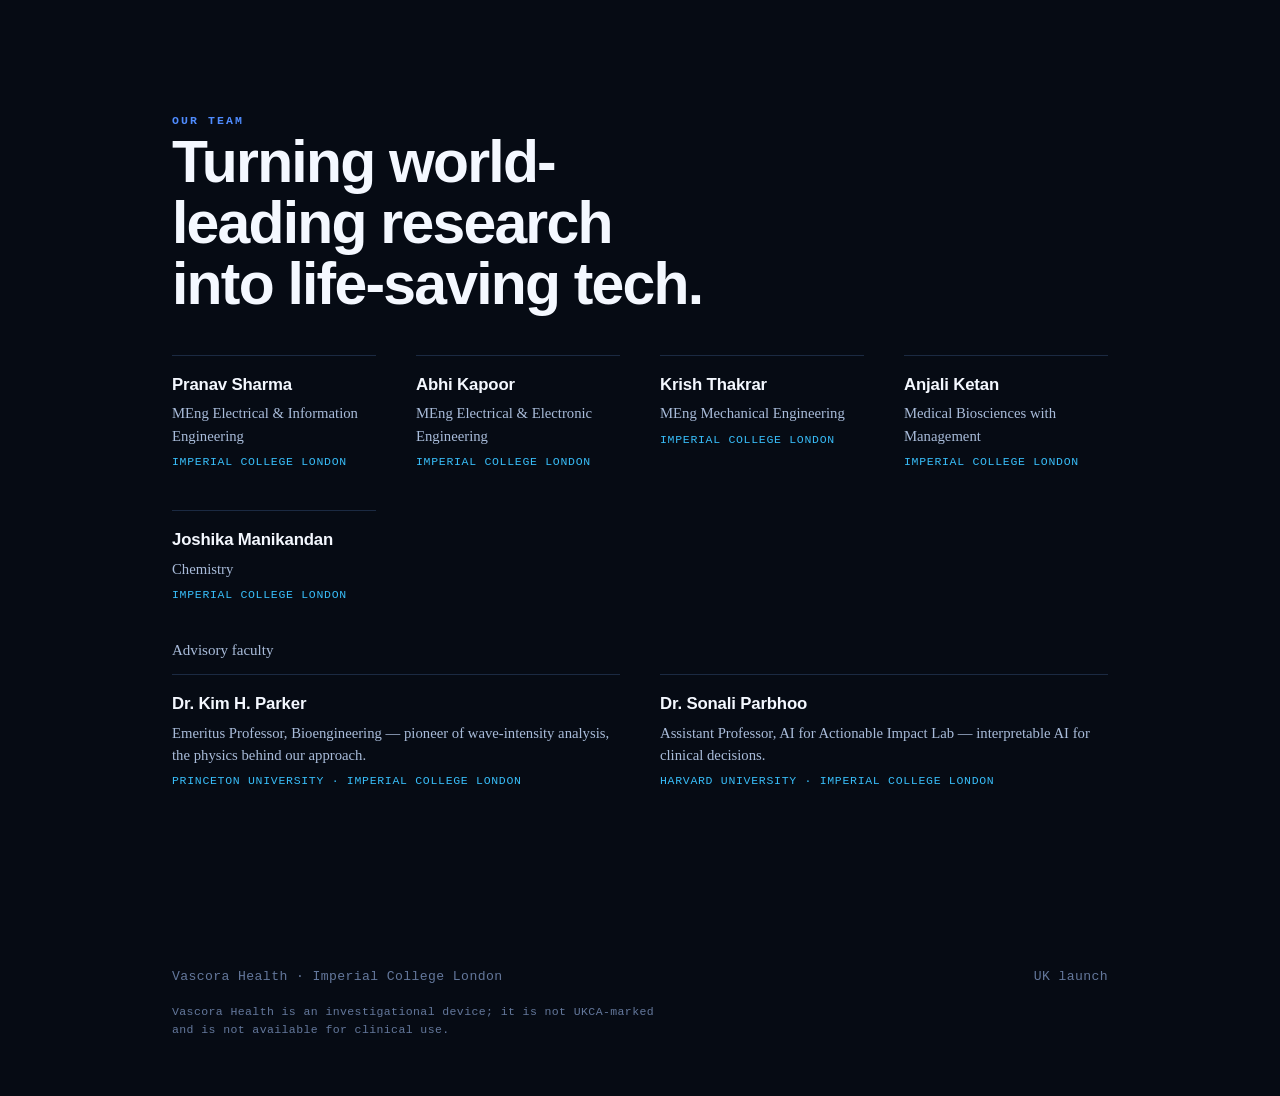
==== commit bc923263: "Split content: homepage teaser for solution, /product gets how-it-works + new cold exploded wristban" ====
--- a/index.html
+++ b/index.html
@@ -12,11 +12,14 @@
   <div class="wrap bar">
     <a class="logo" href="/">Vascora<b> Health</b></a>
     <nav>
-      <a href="#problem">Problem</a>
-      <a href="#solution">Solution</a>
-      <a href="#market">Market</a>
-      <a href="#team">Team</a>
-      <a href="/product">The Product</a>
+      <span class="nav-group">
+        <a href="#problem">Problem</a>
+        <a href="#solution">Solution</a>
+        <a href="#market">Market</a>
+        <a href="#team">Team</a>
+      </span>
+      <span class="nav-sep" aria-hidden="true"></span>
+      <a href="/product" class="nav-out">The Product ↗</a>
     </nav>
   </div>
 </header>
@@ -78,104 +81,8 @@
   <div class="wrap">
     <p class="eyebrow">The solution</p>
     <h2>A wearable that watches your arteries — not just your pulse.</h2>
-    <p class="lede" style="margin-top:20px">A chest hub and two optical sensors — wrist and earlobe — sharing one hardware clock. The gap between the pulse arriving at each site is timed to sub-millisecond precision, and an onboard model turns that into an HFpEF risk score. No cuff, no needle, no clinic visit.</p>
-
-    <div class="diagram">
-      <svg viewBox="0 0 620 400" role="img" aria-labelledby="wgtitle wgdesc">
-        <title id="wgtitle">Vascora Health worn on the body</title>
-        <desc id="wgdesc">A simplified figure showing the three components in place: an earlobe clip at the ear, a chest hub strapped across the chest, and a wrist pod at the wrist.</desc>
-
-        <circle cx="250" cy="64" r="38" fill="var(--surface-2)" stroke="var(--ink)" stroke-width="2"/>
-        <rect x="180" y="108" width="140" height="210" rx="46" fill="var(--surface-2)" stroke="var(--ink)" stroke-width="2"/>
-
-        <path d="M 190 128 L 140 330" fill="none" stroke="var(--ink)" stroke-width="34" stroke-linecap="round"/>
-        <path d="M 190 128 L 140 330" fill="none" stroke="var(--surface-2)" stroke-width="30" stroke-linecap="round"/>
-        <path d="M 310 128 L 360 330" fill="none" stroke="var(--ink)" stroke-width="34" stroke-linecap="round"/>
-        <path d="M 310 128 L 360 330" fill="none" stroke="var(--surface-2)" stroke-width="30" stroke-linecap="round"/>
-
-        <line x1="180" y1="178" x2="320" y2="178" stroke="var(--deep)" stroke-width="1.5" stroke-dasharray="4 4"/>
-        <rect x="220" y="160" width="60" height="36" rx="3" fill="var(--surface)" stroke="var(--ink)" stroke-width="1.5"/>
-
-        <circle cx="286" cy="70" r="10" fill="var(--surface)" stroke="var(--deep)" stroke-width="2.5"/>
-        <circle cx="286" cy="70" r="3.5" fill="var(--deep)"/>
-
-        <circle cx="360" cy="330" r="12" fill="var(--surface)" stroke="var(--deep)" stroke-width="2.5"/>
-        <circle cx="360" cy="330" r="4" fill="var(--deep)"/>
-
-        <line x1="296" y1="68" x2="430" y2="60" stroke="var(--ink-3)" stroke-width="1" stroke-dasharray="3 4"/>
-        <text class="dg-label" x="440" y="56">EARLOBE CLIP</text>
-        <text class="dg-sub" x="440" y="74">Transmission mode</text>
-
-        <line x1="320" y1="178" x2="430" y2="174" stroke="var(--ink-3)" stroke-width="1" stroke-dasharray="3 4"/>
-        <text class="dg-label" x="440" y="170">CHEST HUB</text>
-        <text class="dg-sub" x="440" y="188">ML model · BLE · battery</text>
-
-        <line x1="372" y1="330" x2="430" y2="330" stroke="var(--ink-3)" stroke-width="1" stroke-dasharray="3 4"/>
-        <text class="dg-label" x="440" y="326">WRIST POD</text>
-        <text class="dg-sub" x="440" y="344">Reflectance mode</text>
-      </svg>
-      <p class="dg-cap">Worn, not implanted: the same three parts — earlobe clip, chest hub, wrist pod — shown in place on the body.</p>
-    </div>
-
-    <div class="diagram">
-      <svg viewBox="0 0 1000 400" role="img" aria-labelledby="dgtitle dgdesc">
-        <title id="dgtitle">Vascora Health wrist-to-ear PPG architecture</title>
-        <desc id="dgdesc">A pulse leaves the heart and travels two arterial paths of different length, arriving first at the earlobe clip and then at the wrist pod. A chest hub, connected to both sensors by a shared hardware clock, runs the machine-learning risk model on board. The difference between the two arrival times is shown as delta t.</desc>
-
-        <path class="draw-path" d="M 66 204 C 170 152 250 112 392 106" fill="none" stroke="var(--trace)" stroke-width="2"/>
-        <path class="draw-path" d="M 66 216 C 170 272 250 312 392 318" fill="none" stroke="var(--trace)" stroke-width="2"/>
-
-        <circle cx="58" cy="210" r="7" fill="var(--trace)"/>
-        <text class="dg-tick" x="58" y="244" text-anchor="middle">HEART</text>
-
-        <line x1="290" y1="180" x2="392" y2="118" stroke="var(--deep)" stroke-width="1.5" stroke-dasharray="4 4"/>
-        <line x1="290" y1="244" x2="392" y2="306" stroke="var(--deep)" stroke-width="1.5" stroke-dasharray="4 4"/>
-
-        <rect x="176" y="180" width="196" height="64" rx="3" fill="var(--surface-2)" stroke="var(--ink)" stroke-width="1.5"/>
-        <text class="dg-hub" x="274" y="206" text-anchor="middle">CHEST HUB</text>
-        <text class="dg-sub" x="274" y="226" text-anchor="middle">ML MODEL · BLE · BATTERY</text>
-
-        <circle cx="404" cy="106" r="12" fill="var(--surface)" stroke="var(--deep)" stroke-width="2.5"/>
-        <circle cx="404" cy="106" r="4" fill="var(--deep)"/>
-        <text class="dg-label" x="430" y="102">EARLOBE CLIP</text>
-        <text class="dg-sub" x="430" y="122">Transmission mode</text>
-
-        <circle cx="404" cy="318" r="12" fill="var(--surface)" stroke="var(--deep)" stroke-width="2.5"/>
-        <circle cx="404" cy="318" r="4" fill="var(--deep)"/>
-        <text class="dg-label" x="430" y="314">WRIST POD</text>
-        <text class="dg-sub" x="430" y="334">Reflectance mode</text>
-
-        <text class="dg-sub" x="430" y="212">SHARED HARDWARE CLOCK</text>
-
-        <line x1="614" y1="56" x2="614" y2="372" stroke="var(--rule)" stroke-width="1"/>
-
-        <text class="dg-tick" x="656" y="76">TIMING READOUT</text>
-
-        <text class="dg-tick" x="656" y="142">EAR</text>
-        <path class="draw-path" d="M 656 190 L 690 190 C 704 190 710 182 716 132 C 720 118 730 120 736 144 C 742 164 746 160 754 158 C 762 156 766 168 774 174 C 786 182 796 188 810 190 L 964 190"
-              fill="none" stroke="var(--trace)" stroke-width="1.8" stroke-linejoin="round"/>
-
-        <text class="dg-tick" x="656" y="258">WRIST</text>
-        <path class="draw-path" d="M 656 306 L 760 306 C 774 306 780 298 786 248 C 790 234 800 236 806 260 C 812 280 816 276 824 274 C 832 272 836 284 844 290 C 856 298 866 304 880 306 L 964 306"
-              fill="none" stroke="var(--trace)" stroke-width="1.8" stroke-linejoin="round"/>
-
-        <line x1="717" y1="118" x2="717" y2="336" stroke="var(--ink-3)" stroke-width="1" stroke-dasharray="3 4"/>
-        <line x1="787" y1="118" x2="787" y2="336" stroke="var(--ink-3)" stroke-width="1" stroke-dasharray="3 4"/>
-
-        <line x1="717" y1="352" x2="787" y2="352" stroke="var(--trace)" stroke-width="1.5"/>
-        <path d="M 717 352 l 8 -4 v 8 z" fill="var(--trace)"/>
-        <path d="M 787 352 l -8 -4 v 8 z" fill="var(--trace)"/>
-        <text class="dg-dt" x="752" y="342" text-anchor="middle">Δt</text>
-
-        <text class="dg-sub" x="812" y="357">→ PULSE WAVE VELOCITY</text>
-      </svg>
-    </div>
-
-    <div class="feat">
-      <div><h3>14 days, worn at home</h3><p>Posted out, worn, returned — then cleaned and redeployed to the next patient.</p></div>
-      <div><h3>Additive, not disruptive</h3><p>Sits before ECG and echo. Replaces nothing already in the pathway.</p></div>
-      <div><h3>Earlier therapy, fewer admissions</h3><p>Earlier detection means earlier SGLT2 treatment — worth ~26% fewer hospitalisations.</p></div>
-    </div>
+    <p class="lede" style="margin-top:20px">A chest hub and two optical sensors — wrist and earlobe — sharing one hardware clock, timing the pulse between the two sites to sub-millisecond precision. No cuff, no needle, no clinic visit.</p>
+    <p class="statement" style="margin-top:36px">See how it works and the hardware itself on <a href="/product" style="color:var(--trace);text-decoration:underline">the product page ↗</a></p>
   </div>
 </section>
 
--- a/styles.css
+++ b/styles.css
@@ -63,9 +63,14 @@
 .bar{display:flex;align-items:center;justify-content:space-between;gap:24px;height:64px}
 .logo{font-family:var(--sans);font-weight:700;letter-spacing:-.03em;font-size:1.1rem;text-decoration:none;color:inherit}
 .logo b{font-weight:400;color:var(--trace)}
-nav{display:flex;gap:26px;font-family:var(--mono);font-size:.72rem;letter-spacing:.1em;text-transform:uppercase}
+nav{display:flex;align-items:center;gap:26px;font-family:var(--mono);font-size:.72rem;letter-spacing:.1em;text-transform:uppercase}
+.nav-group{display:flex;gap:26px}
 nav a{color:var(--ink-3);text-decoration:none;transition:color .15s}
-nav a:hover,nav a[aria-current="page"]{color:var(--trace)}
+nav a:hover,nav a[aria-current="page"]{color:var(--ink)}
+.nav-sep{width:1px;height:16px;background:var(--rule)}
+nav a.nav-out{color:var(--trace);font-weight:600}
+nav a.nav-out:hover{color:var(--trace-2)}
+nav a.nav-out[aria-current="page"]{color:var(--trace-2)}
 @media(max-width:720px){nav{display:none}}
 
 .crumb{padding:20px 0;border-bottom:1px solid var(--rule)}
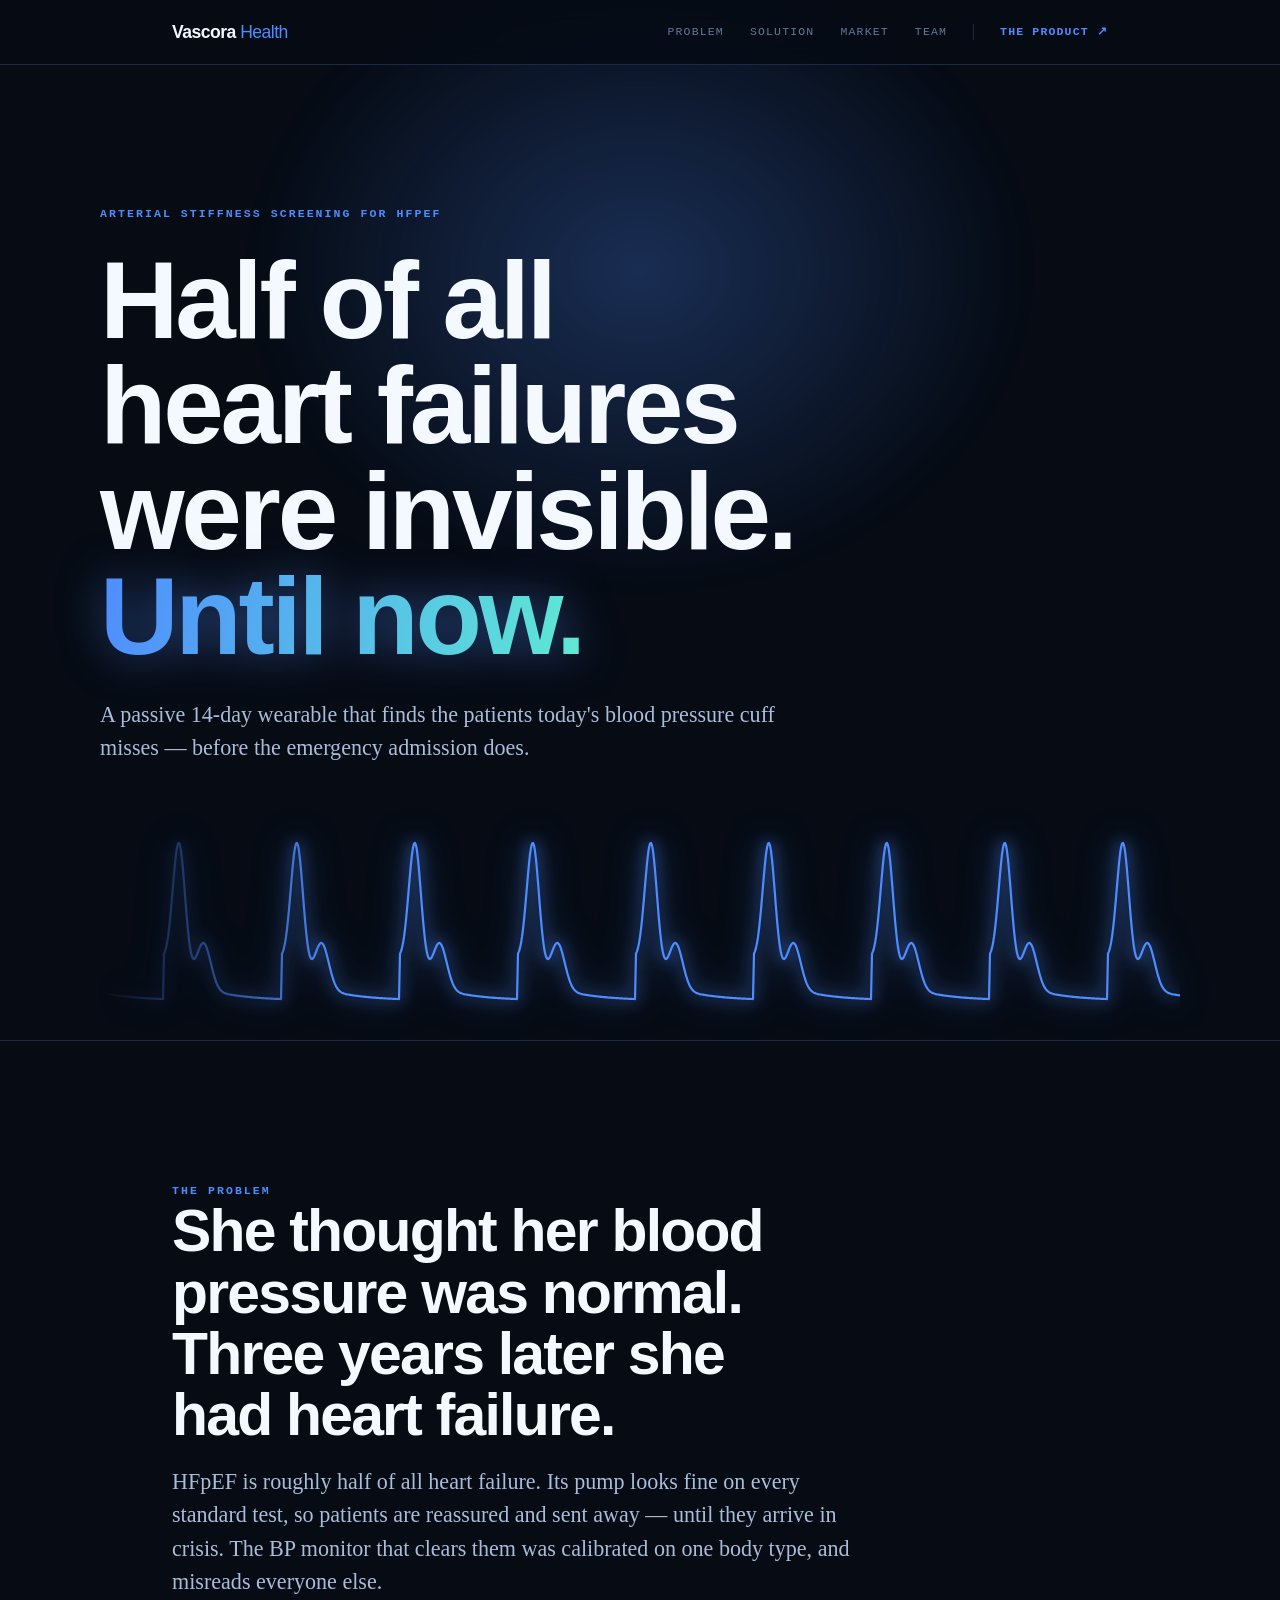
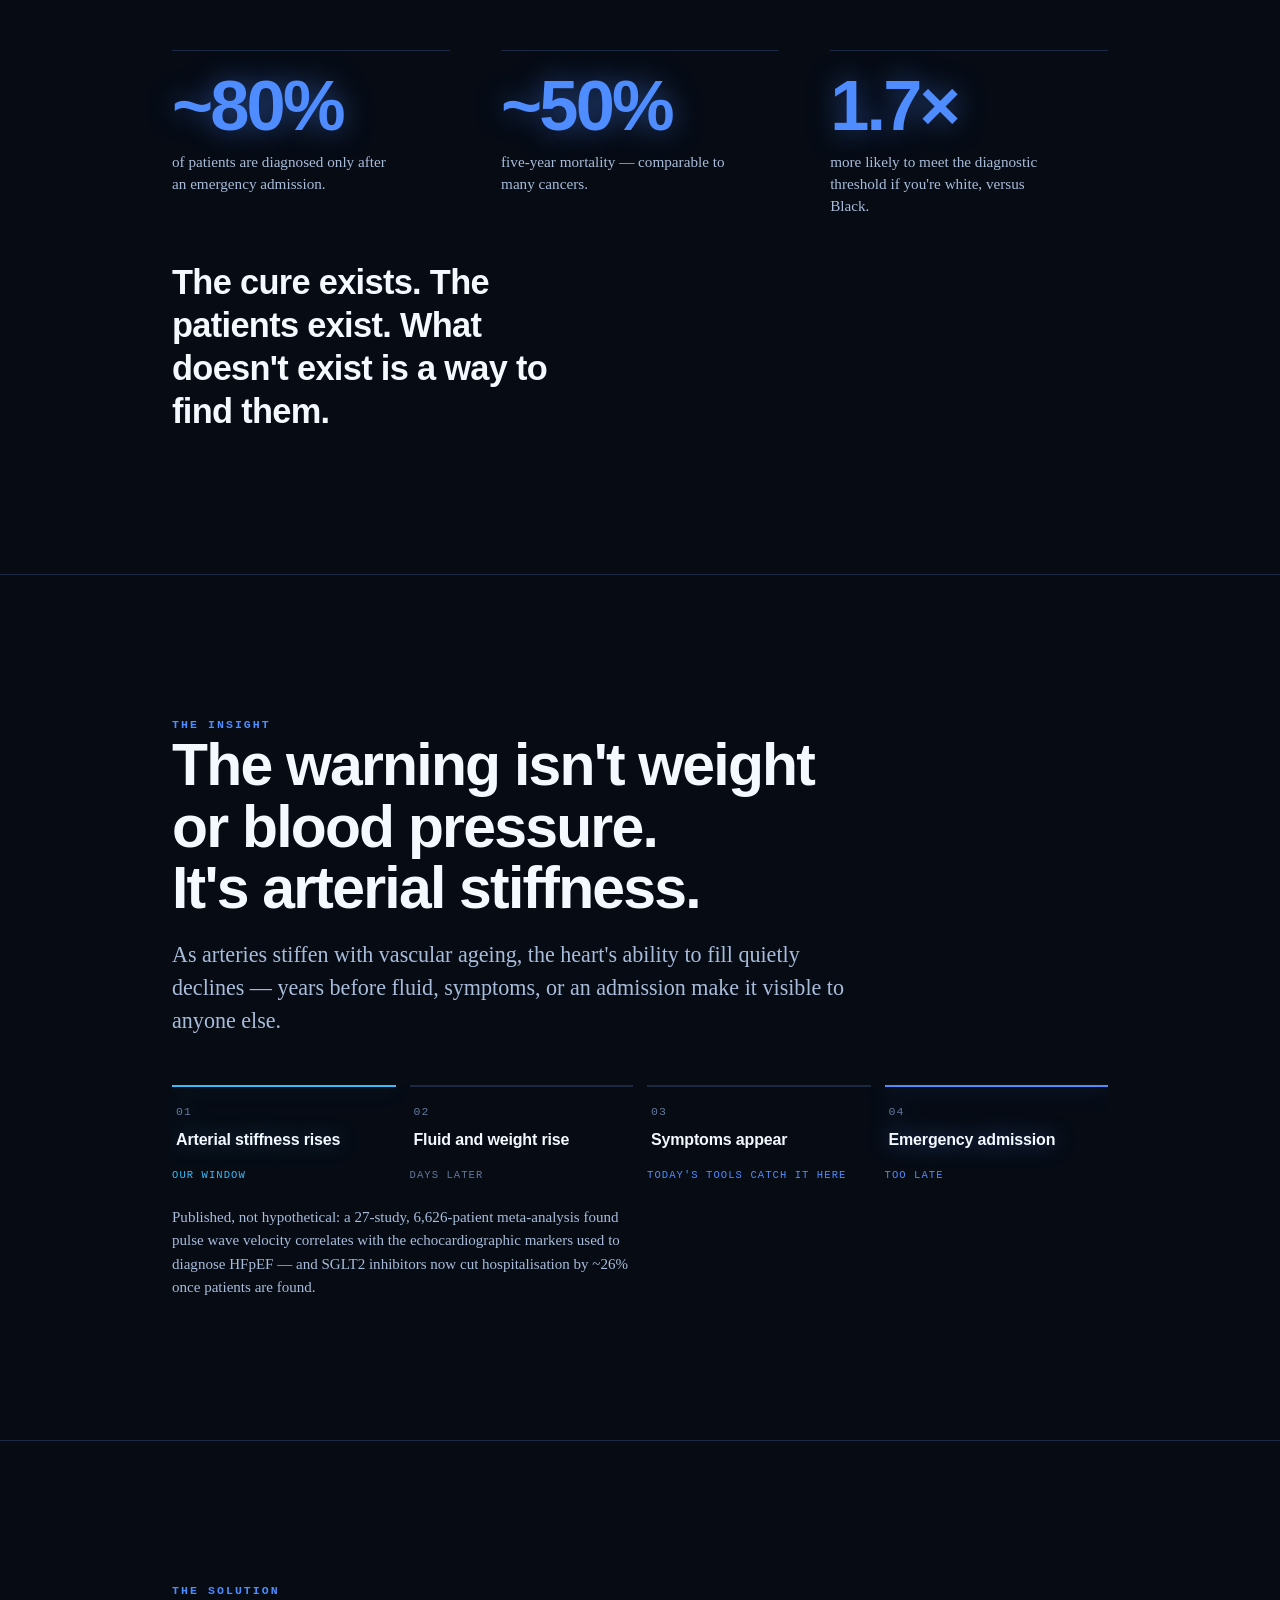
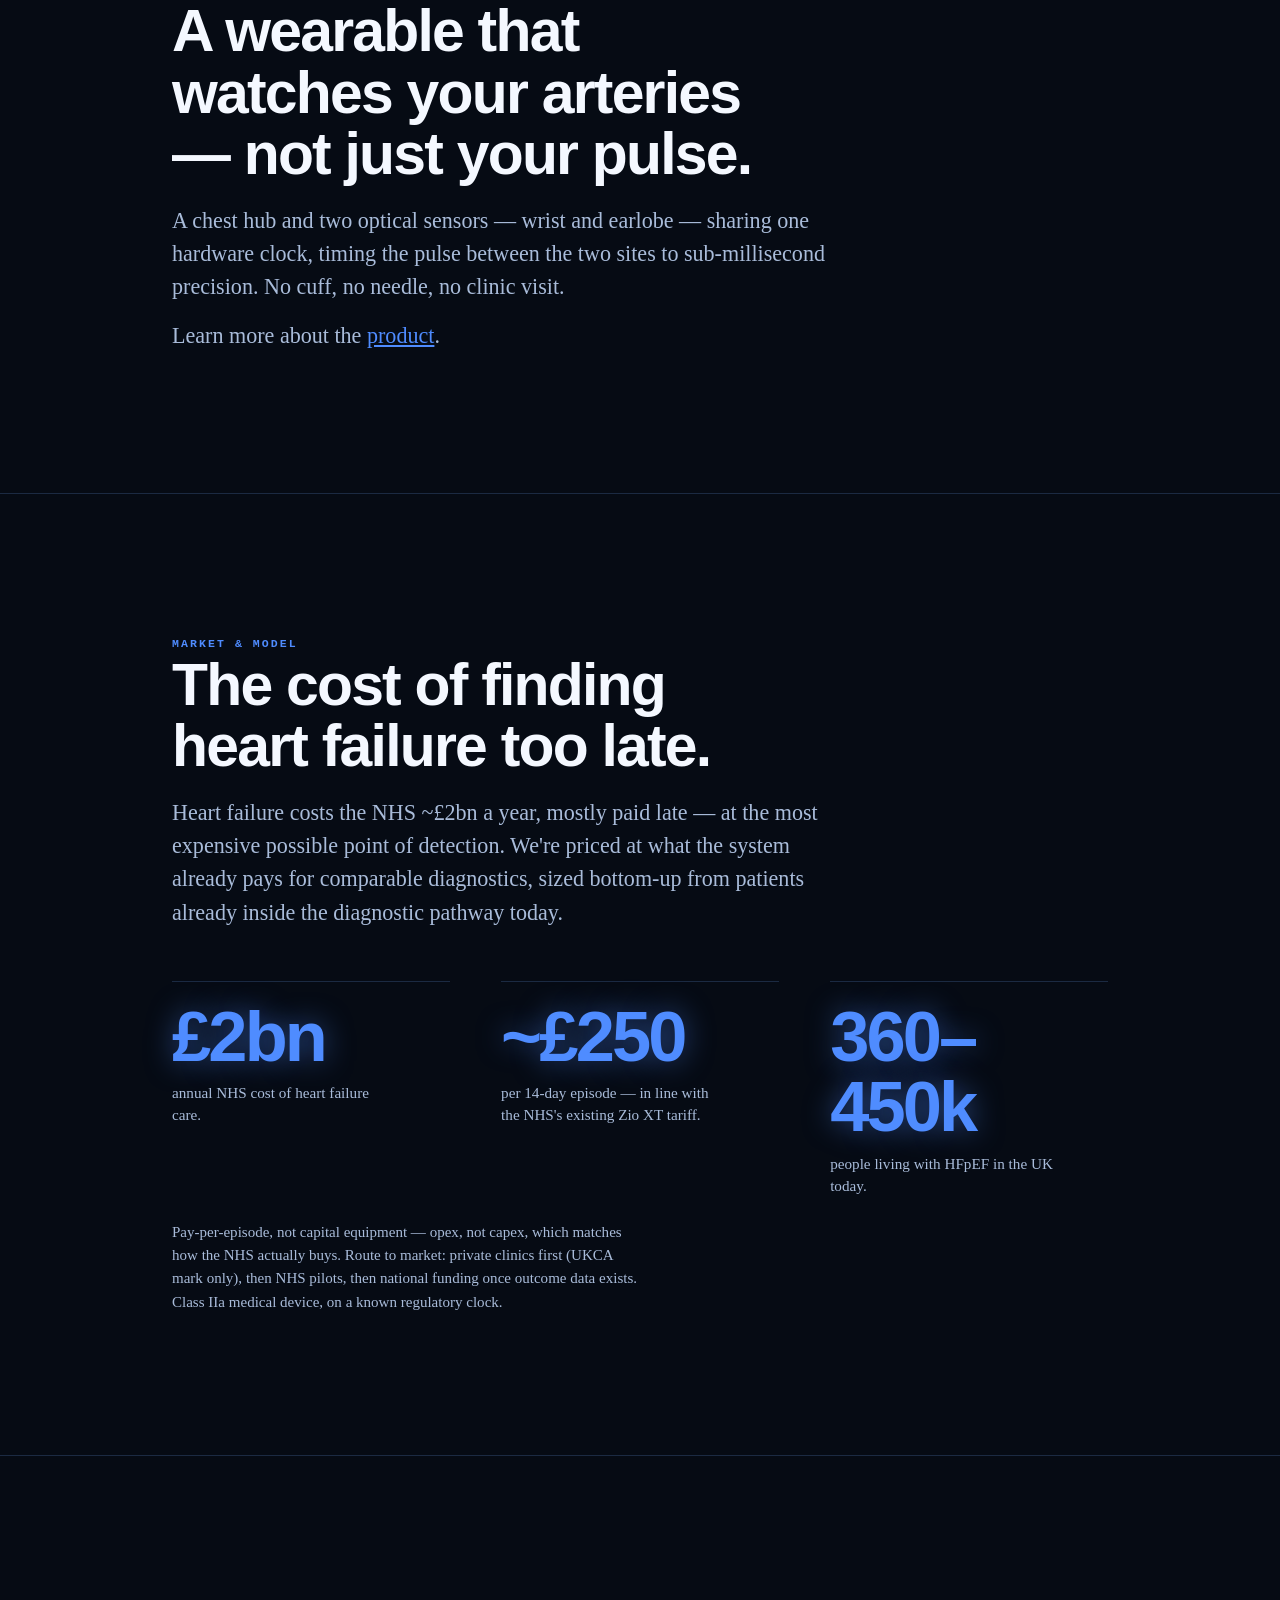
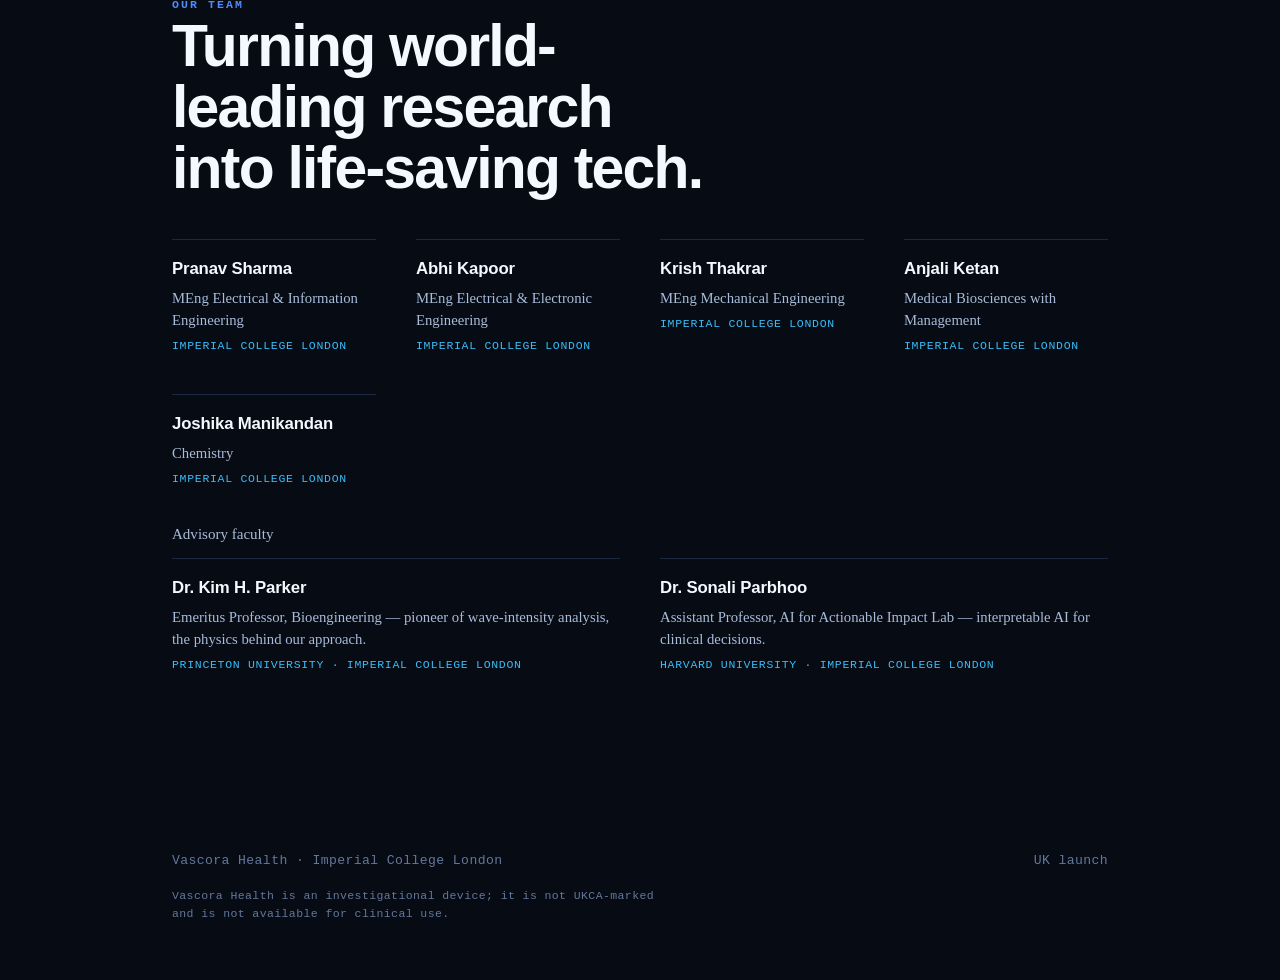
==== commit 91d88663: "Fix homepage product link styling; reorder earlobe clip into 7-part sequence with explicit earlobe g" ====
--- a/index.html
+++ b/index.html
@@ -82,7 +82,7 @@
     <p class="eyebrow">The solution</p>
     <h2>A wearable that watches your arteries — not just your pulse.</h2>
     <p class="lede" style="margin-top:20px">A chest hub and two optical sensors — wrist and earlobe — sharing one hardware clock, timing the pulse between the two sites to sub-millisecond precision. No cuff, no needle, no clinic visit.</p>
-    <p class="statement" style="margin-top:36px">See how it works and the hardware itself on <a href="/product" style="color:var(--trace);text-decoration:underline">the product page ↗</a></p>
+    <p class="lede" style="margin-top:16px">Learn more about the <a href="/product" style="color:var(--trace);text-decoration:underline">product</a>.</p>
   </div>
 </section>
 
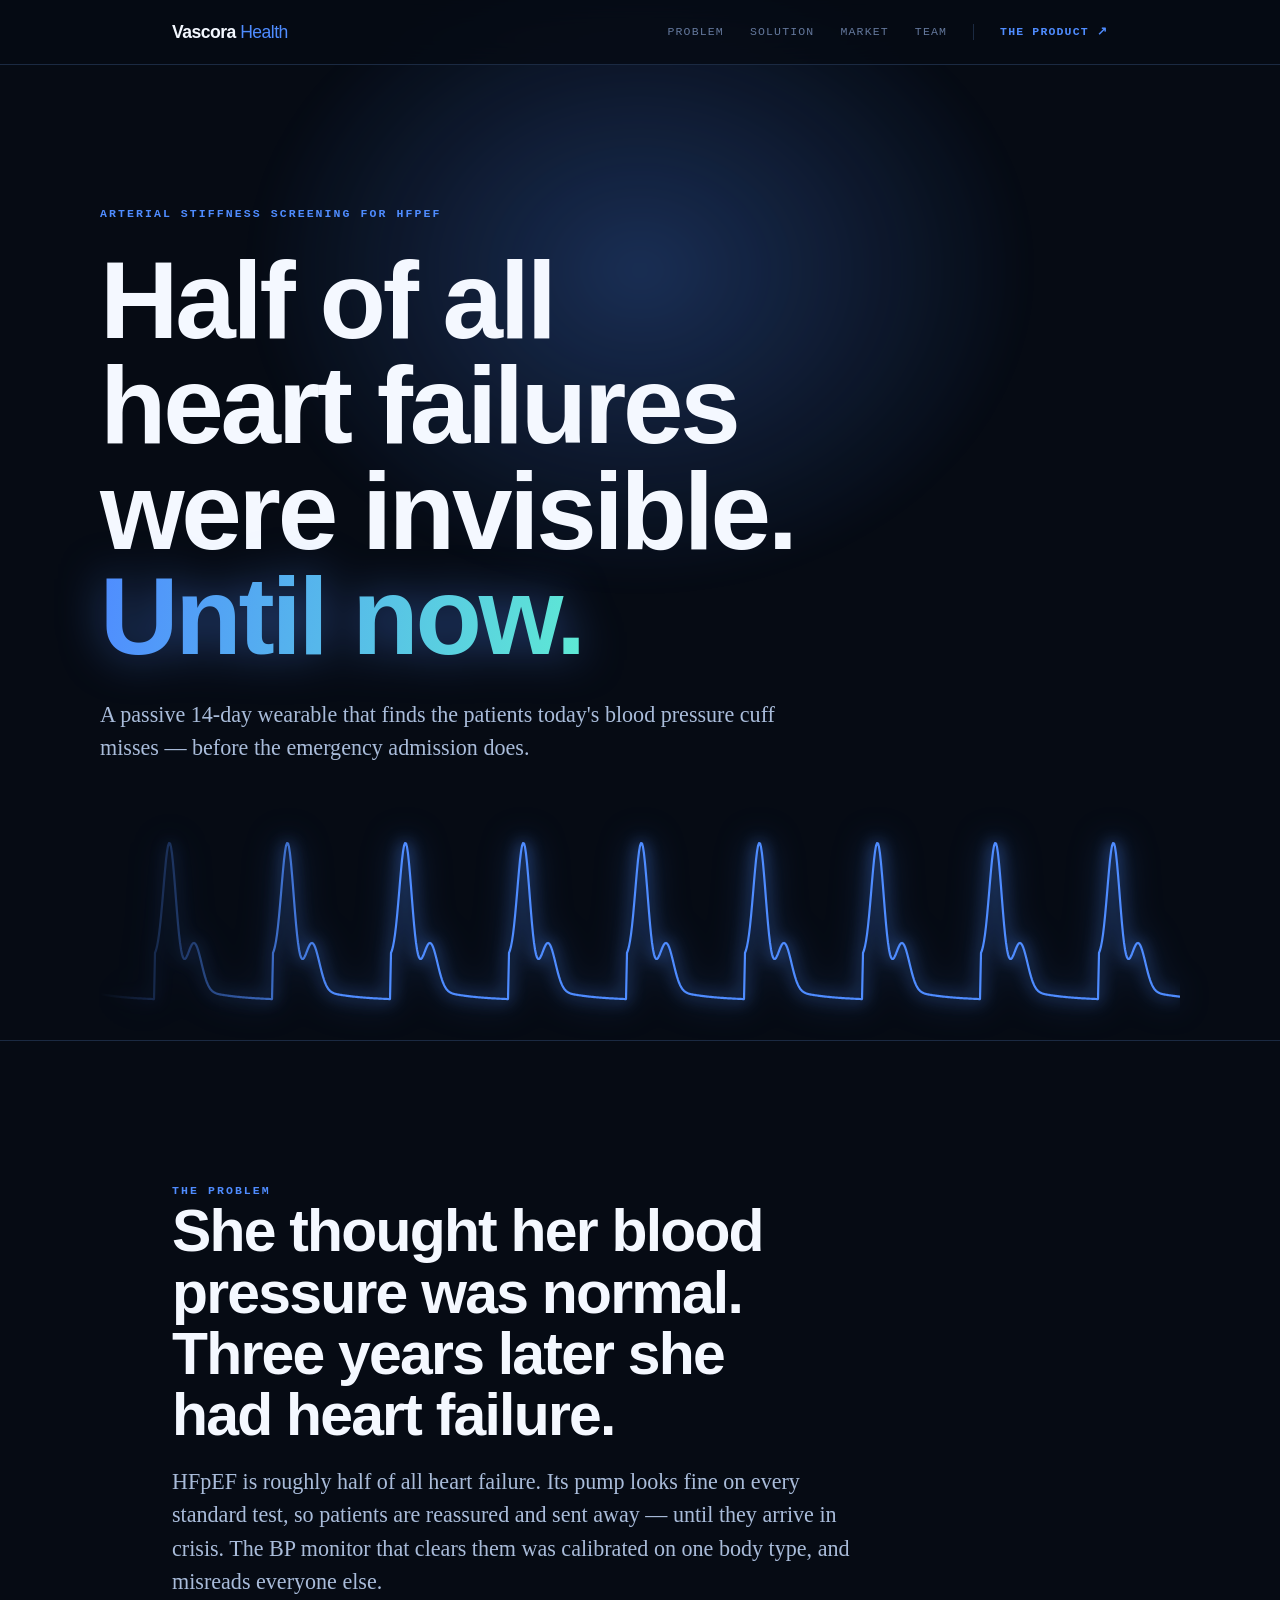
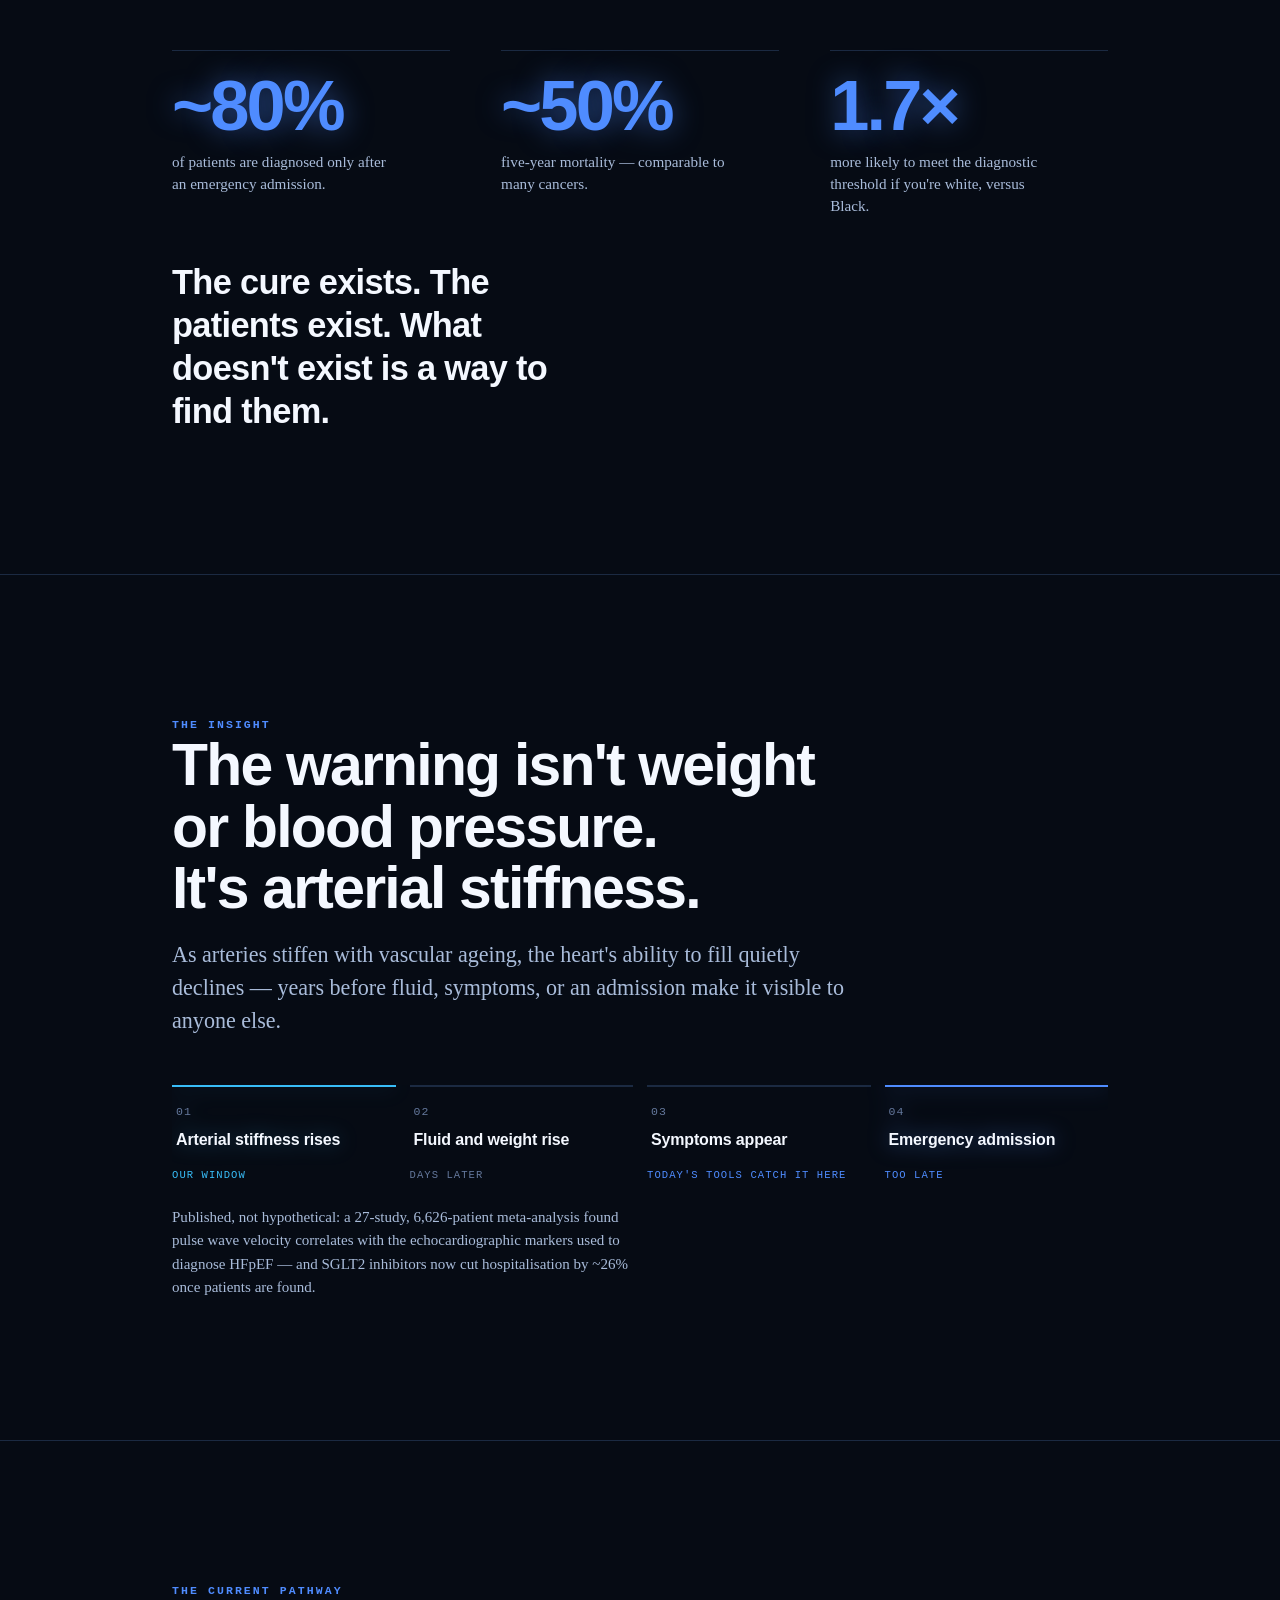
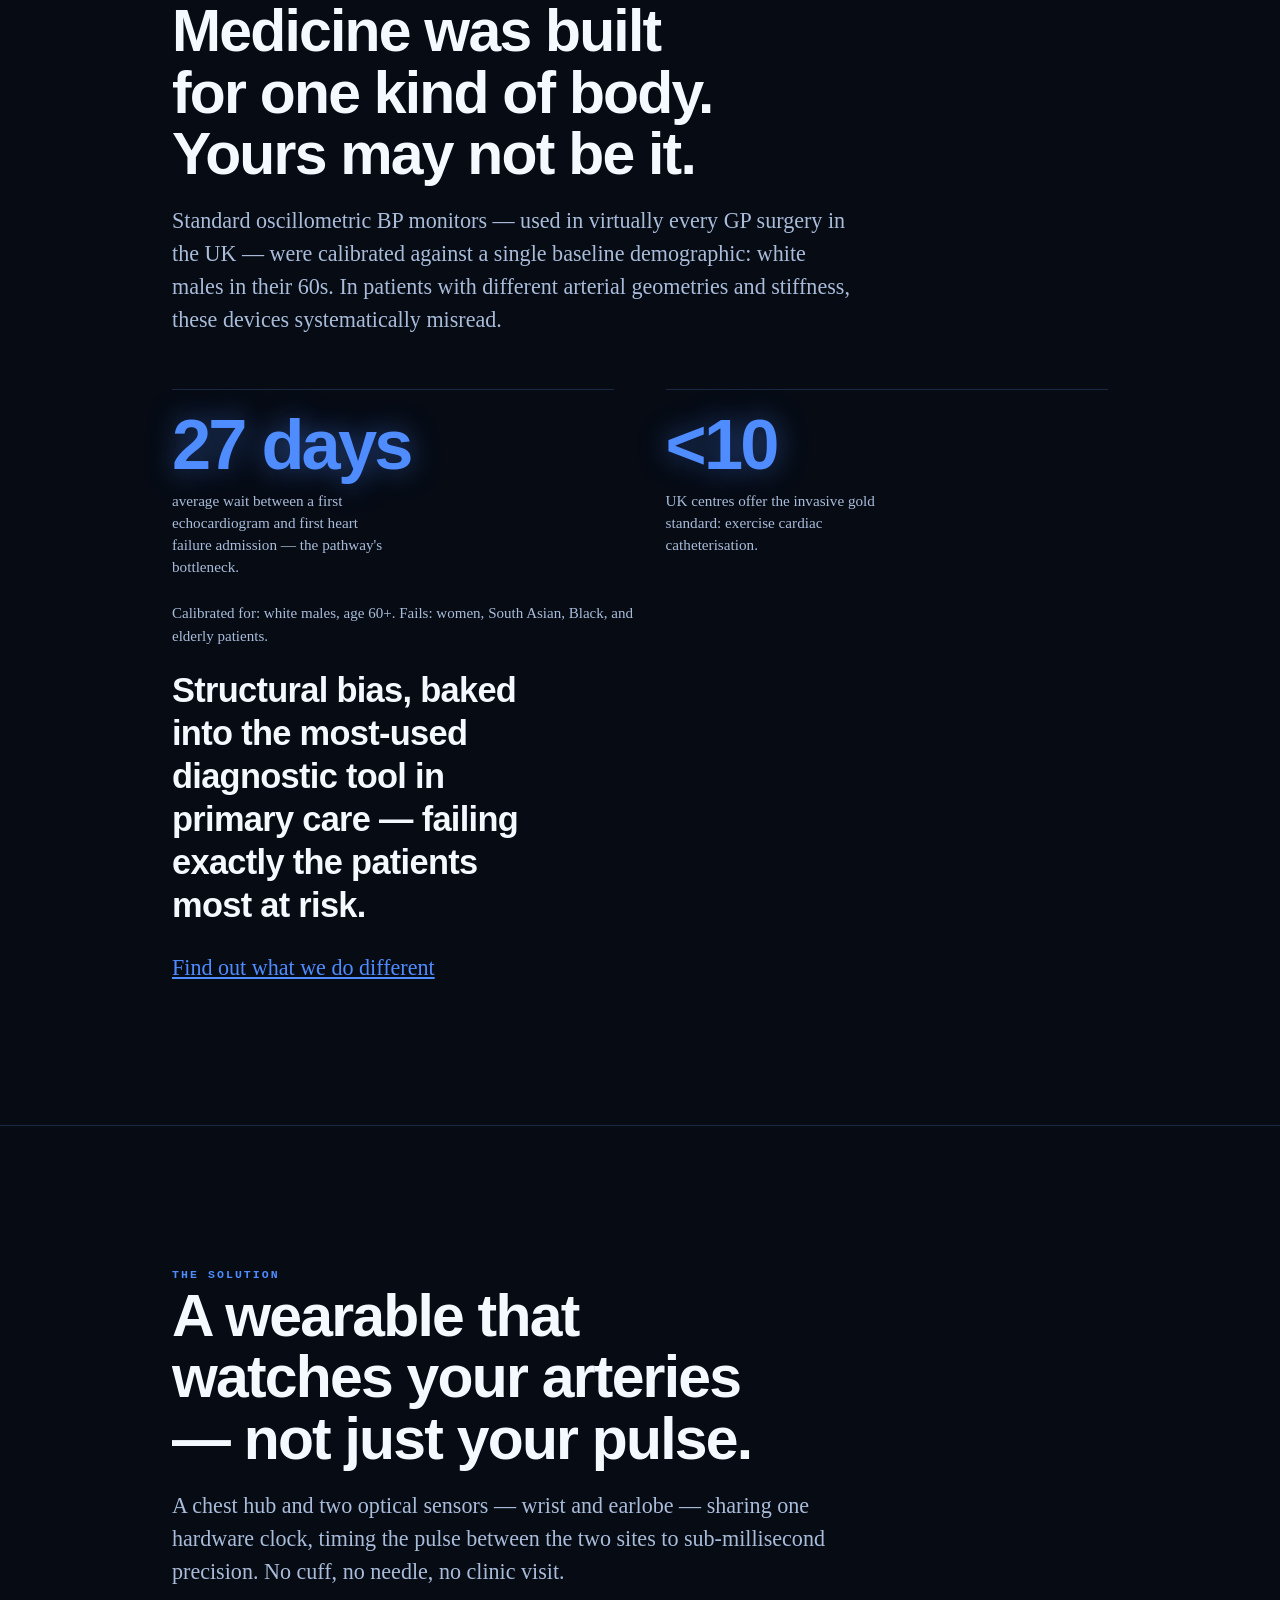
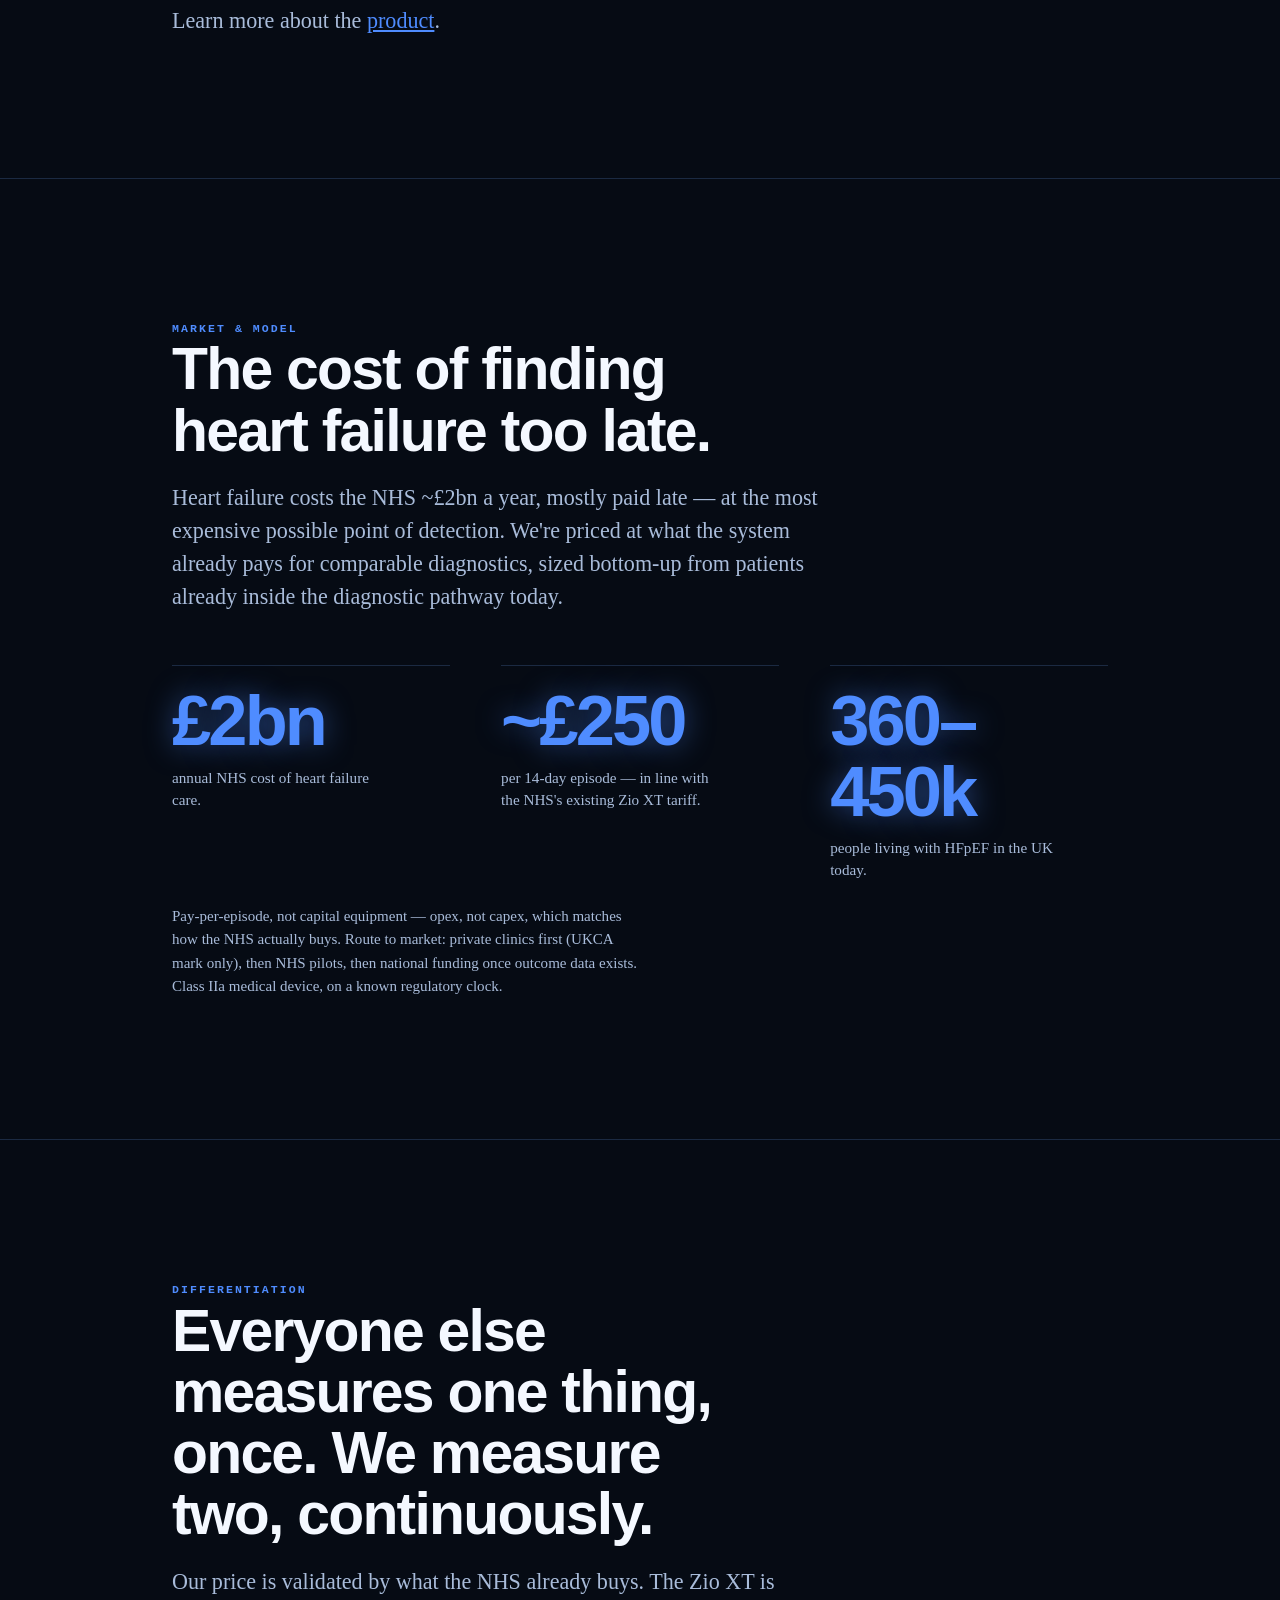
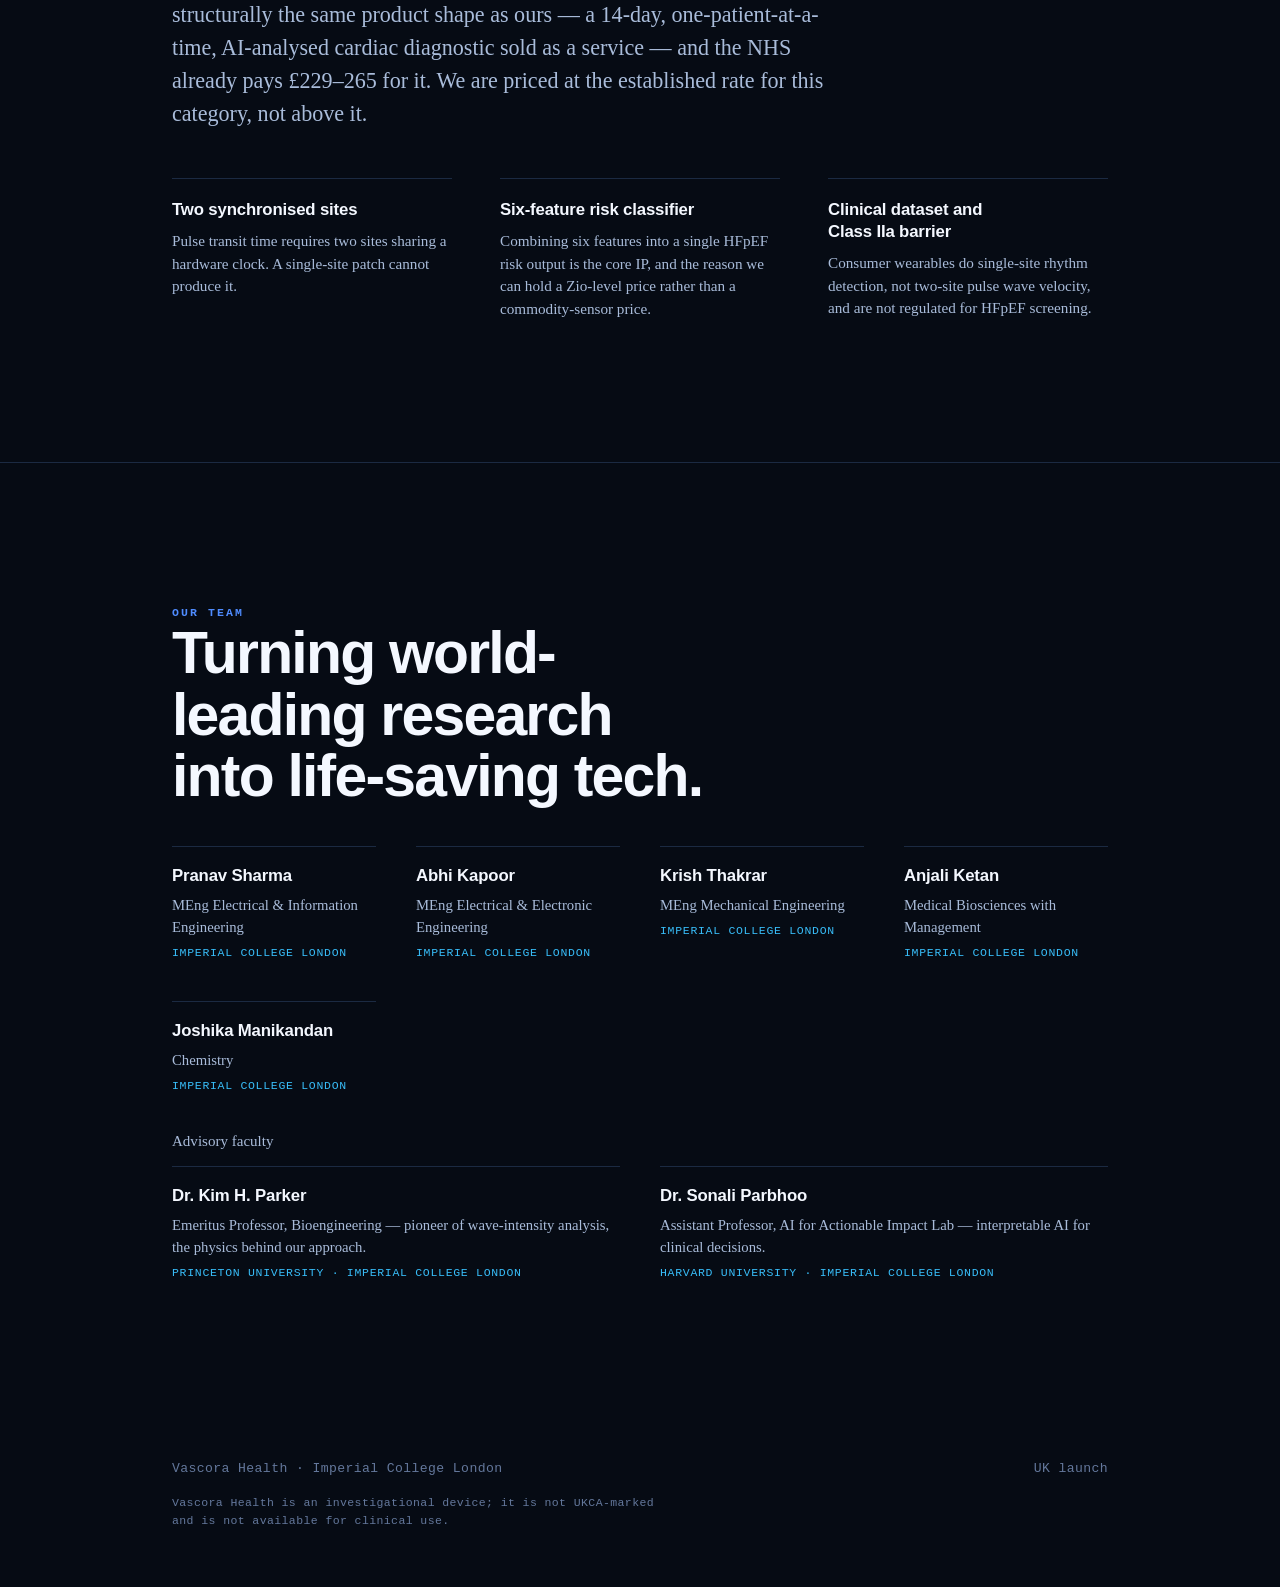
==== commit 304cfbf1: "Add NHS pathway section with link to new Differentiation section; add ML model/edge AI section to pr" ====
--- a/index.html
+++ b/index.html
@@ -77,6 +77,23 @@
   </div>
 </section>
 
+<section id="pathway">
+  <div class="wrap">
+    <p class="eyebrow">The current pathway</p>
+    <h2>Medicine was built for one kind of body. Yours may not be it.</h2>
+    <p class="lede" style="margin-top:20px">Standard oscillometric BP monitors — used in virtually every GP surgery in the UK — were calibrated against a single baseline demographic: white males in their 60s. In patients with different arterial geometries and stiffness, these devices systematically misread.</p>
+
+    <div class="statrow">
+      <div class="statline"><span class="num">27 days</span><p>average wait between a first echocardiogram and first heart failure admission — the pathway's bottleneck.</p></div>
+      <div class="statline"><span class="num">&lt;10</span><p>UK centres offer the invasive gold standard: exercise cardiac catheterisation.</p></div>
+    </div>
+
+    <p class="small" style="margin-top:24px;max-width:var(--measure)">Calibrated for: white males, age 60+. Fails: women, South Asian, Black, and elderly patients.</p>
+    <p class="statement" style="margin-top:20px">Structural bias, baked into the most-used diagnostic tool in primary care — failing exactly the patients most at risk.</p>
+    <p class="lede" style="margin-top:24px"><a href="#differentiation" style="color:var(--trace);text-decoration:underline">Find out what we do different</a></p>
+  </div>
+</section>
+
 <section id="solution">
   <div class="wrap">
     <p class="eyebrow">The solution</p>
@@ -99,6 +116,20 @@
     </div>
 
     <p class="small" style="margin-top:24px;max-width:var(--measure)">Pay-per-episode, not capital equipment — opex, not capex, which matches how the NHS actually buys. Route to market: private clinics first (UKCA mark only), then NHS pilots, then national funding once outcome data exists. Class IIa medical device, on a known regulatory clock.</p>
+  </div>
+</section>
+
+<section id="differentiation">
+  <div class="wrap">
+    <p class="eyebrow">Differentiation</p>
+    <h2>Everyone else measures one thing, once. We measure two, continuously.</h2>
+    <p class="lede" style="margin-top:20px">Our price is validated by what the NHS already buys. The Zio XT is structurally the same product shape as ours — a 14-day, one-patient-at-a-time, AI-analysed cardiac diagnostic sold as a service — and the NHS already pays £229–265 for it. We are priced at the established rate for this category, not above it.</p>
+
+    <div class="feat">
+      <div><h3>Two synchronised sites</h3><p>Pulse transit time requires two sites sharing a hardware clock. A single-site patch cannot produce it.</p></div>
+      <div><h3>Six-feature risk classifier</h3><p>Combining six features into a single HFpEF risk output is the core IP, and the reason we can hold a Zio-level price rather than a commodity-sensor price.</p></div>
+      <div><h3>Clinical dataset and Class IIa barrier</h3><p>Consumer wearables do single-site rhythm detection, not two-site pulse wave velocity, and are not regulated for HFpEF screening.</p></div>
+    </div>
   </div>
 </section>
 
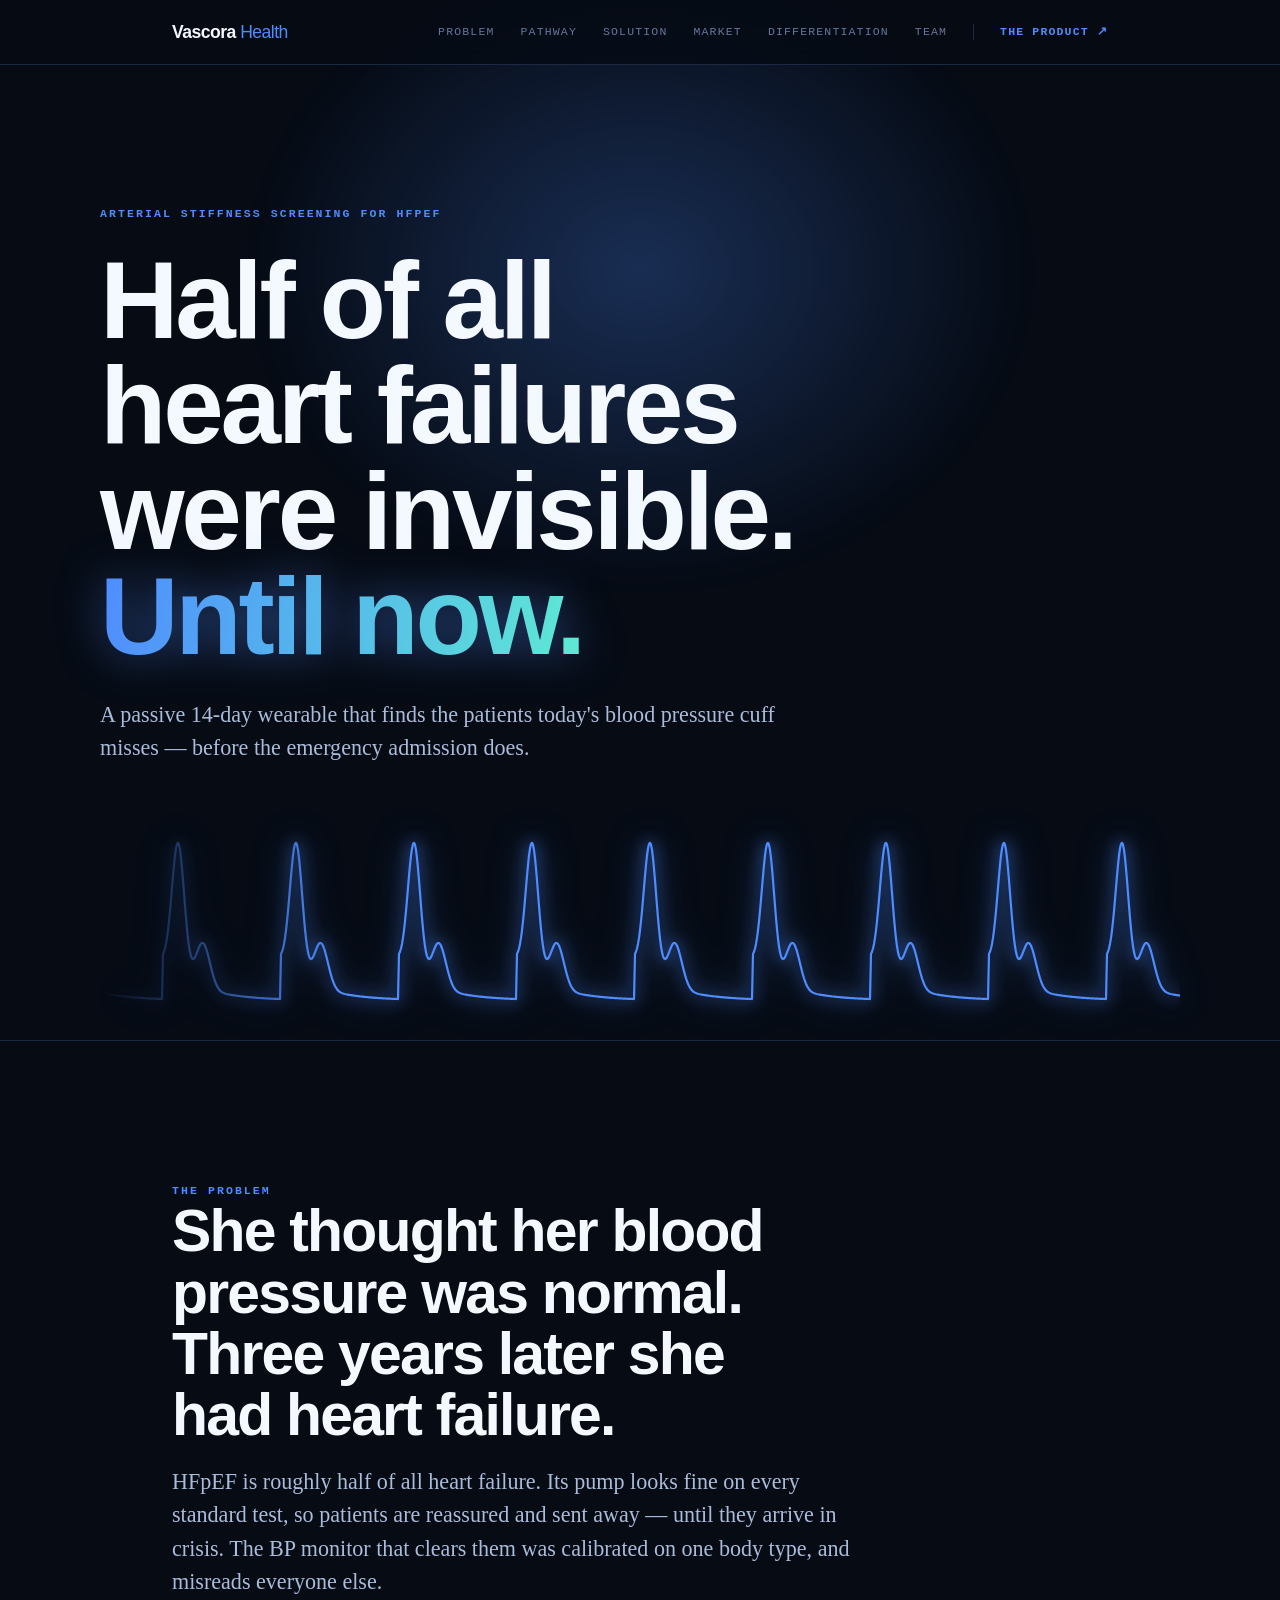
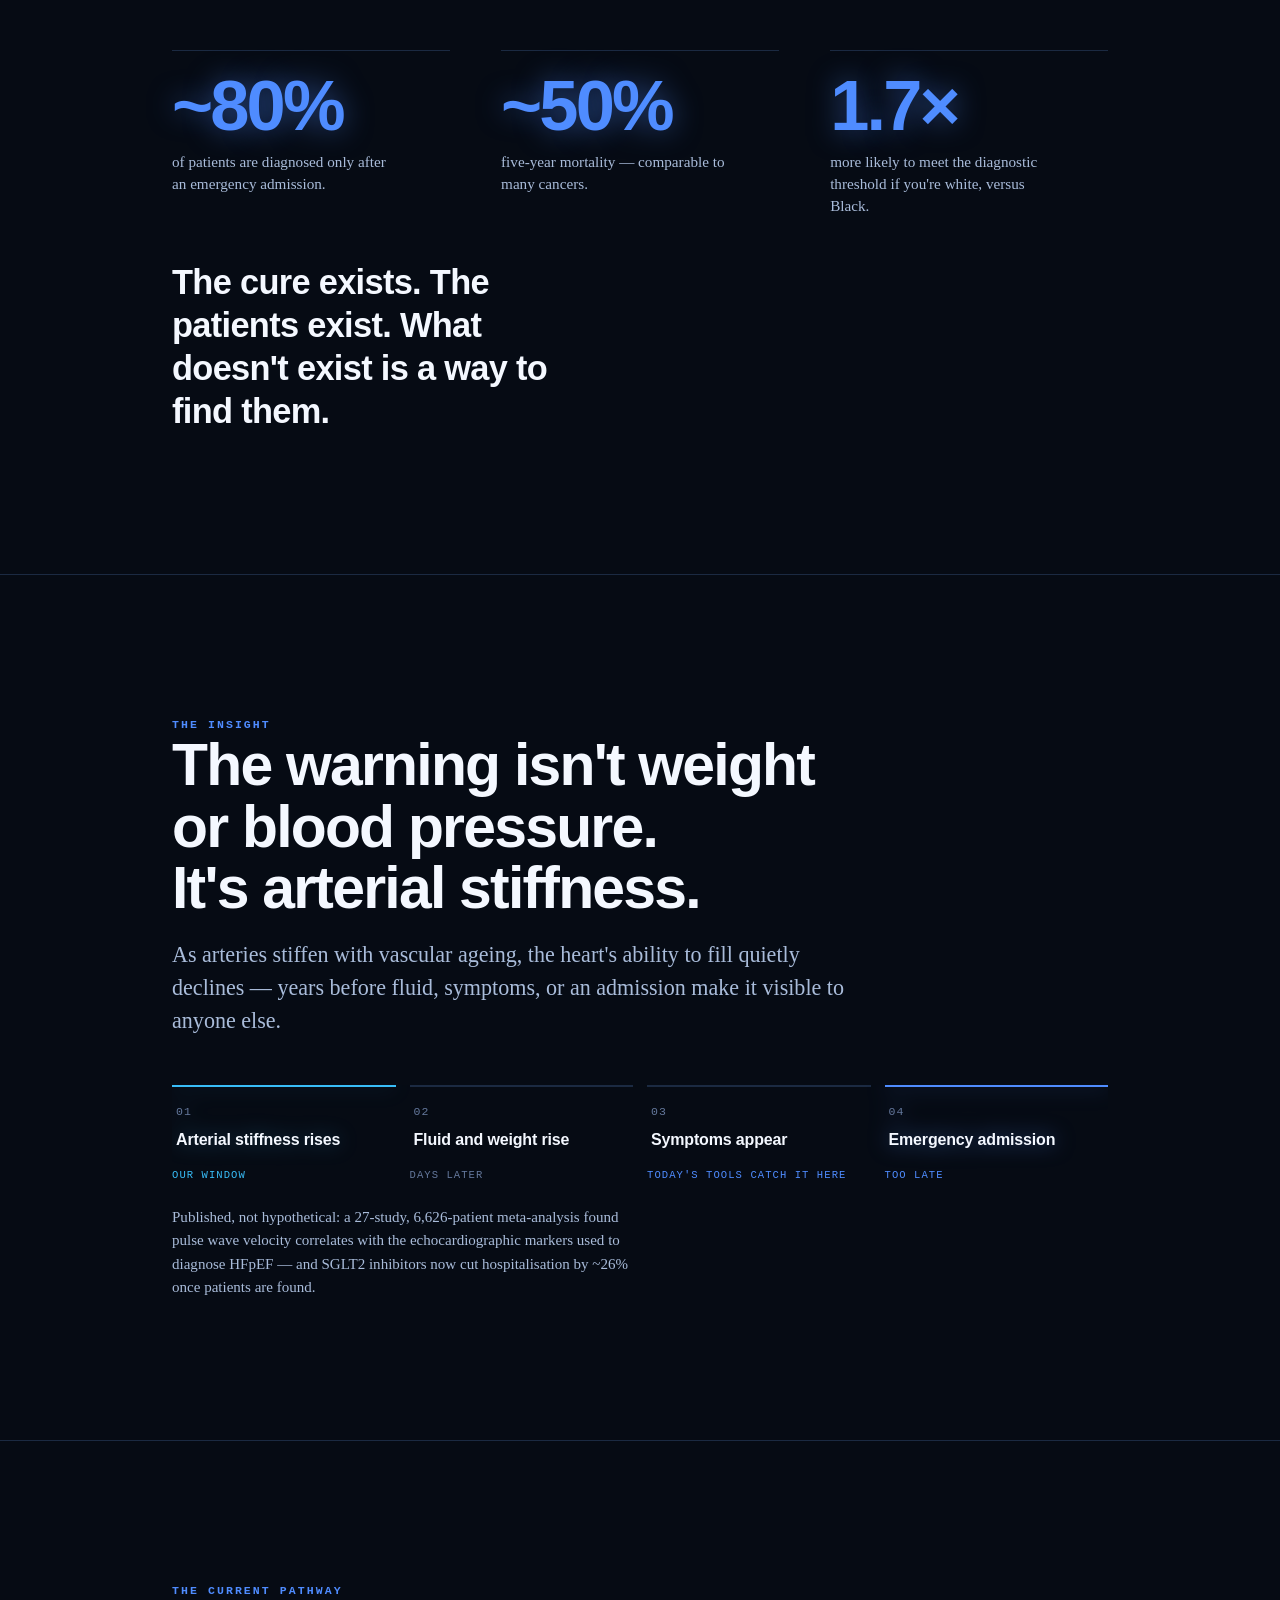
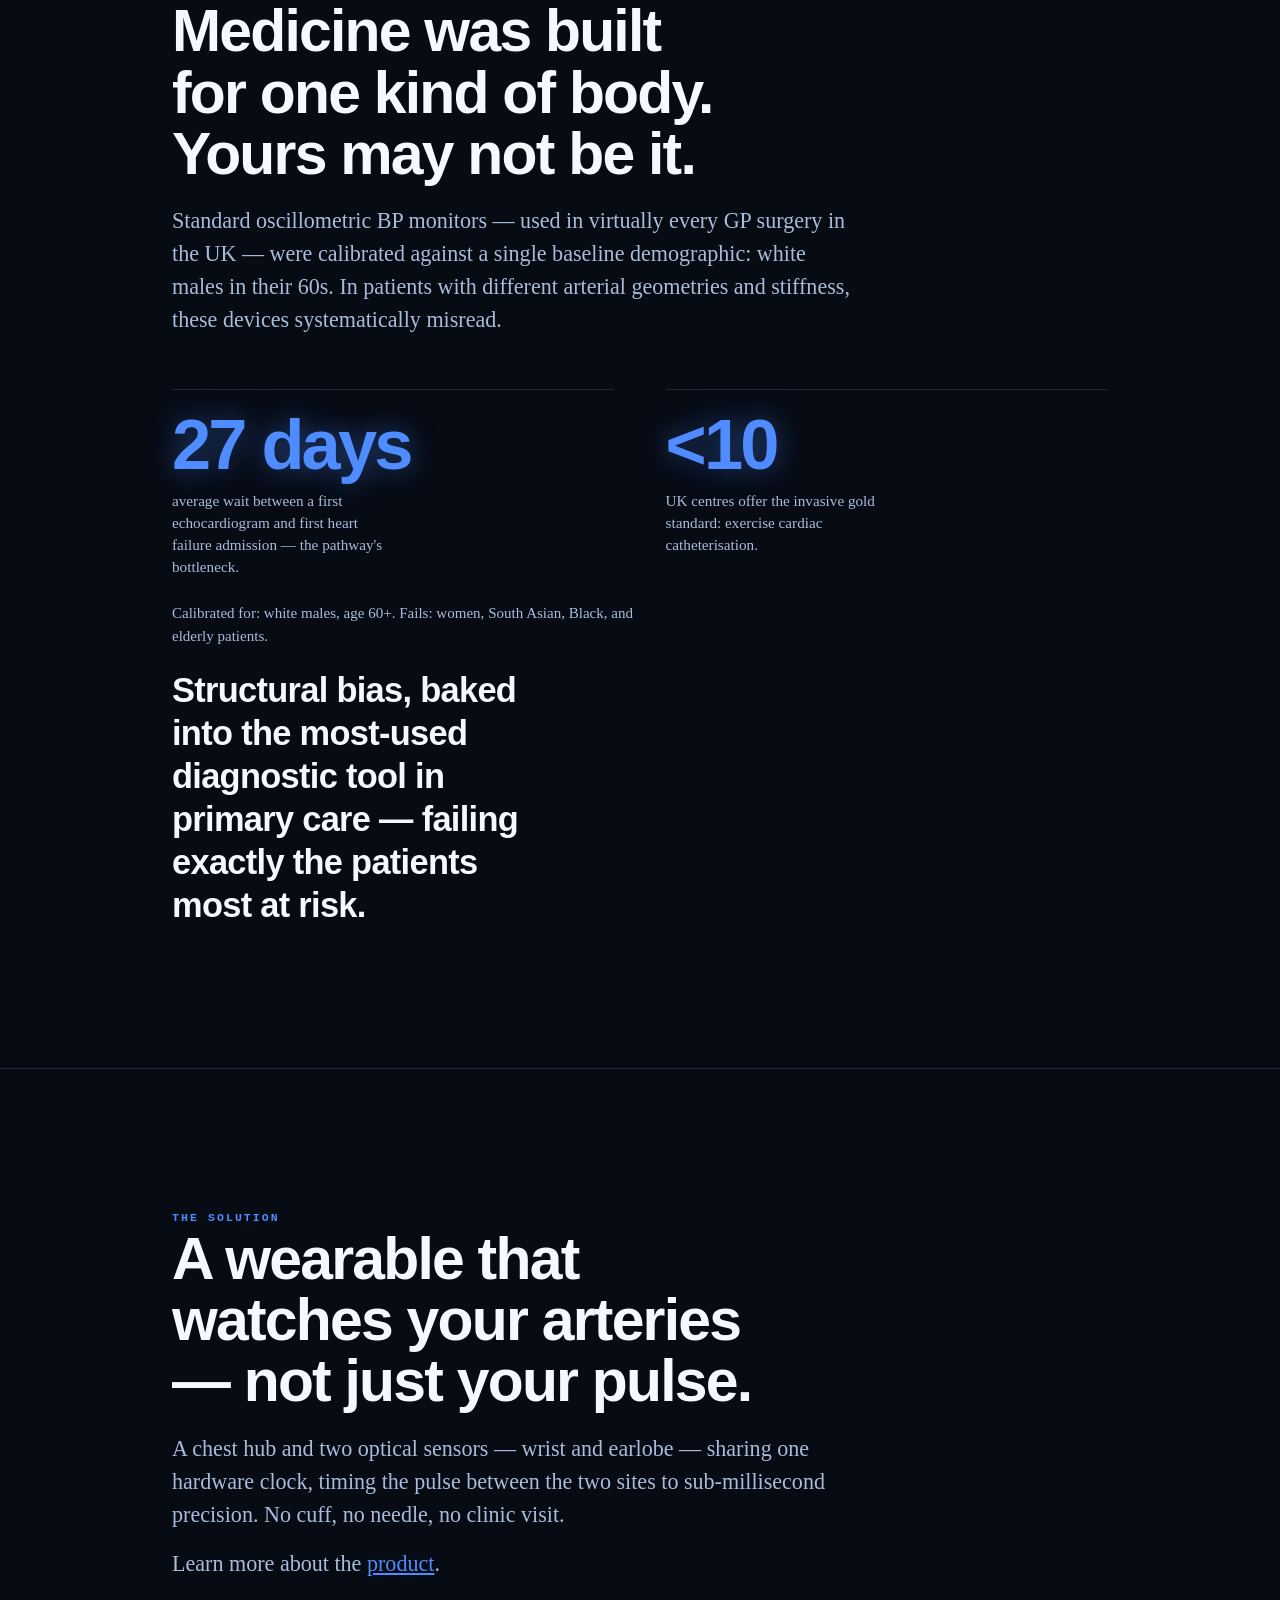
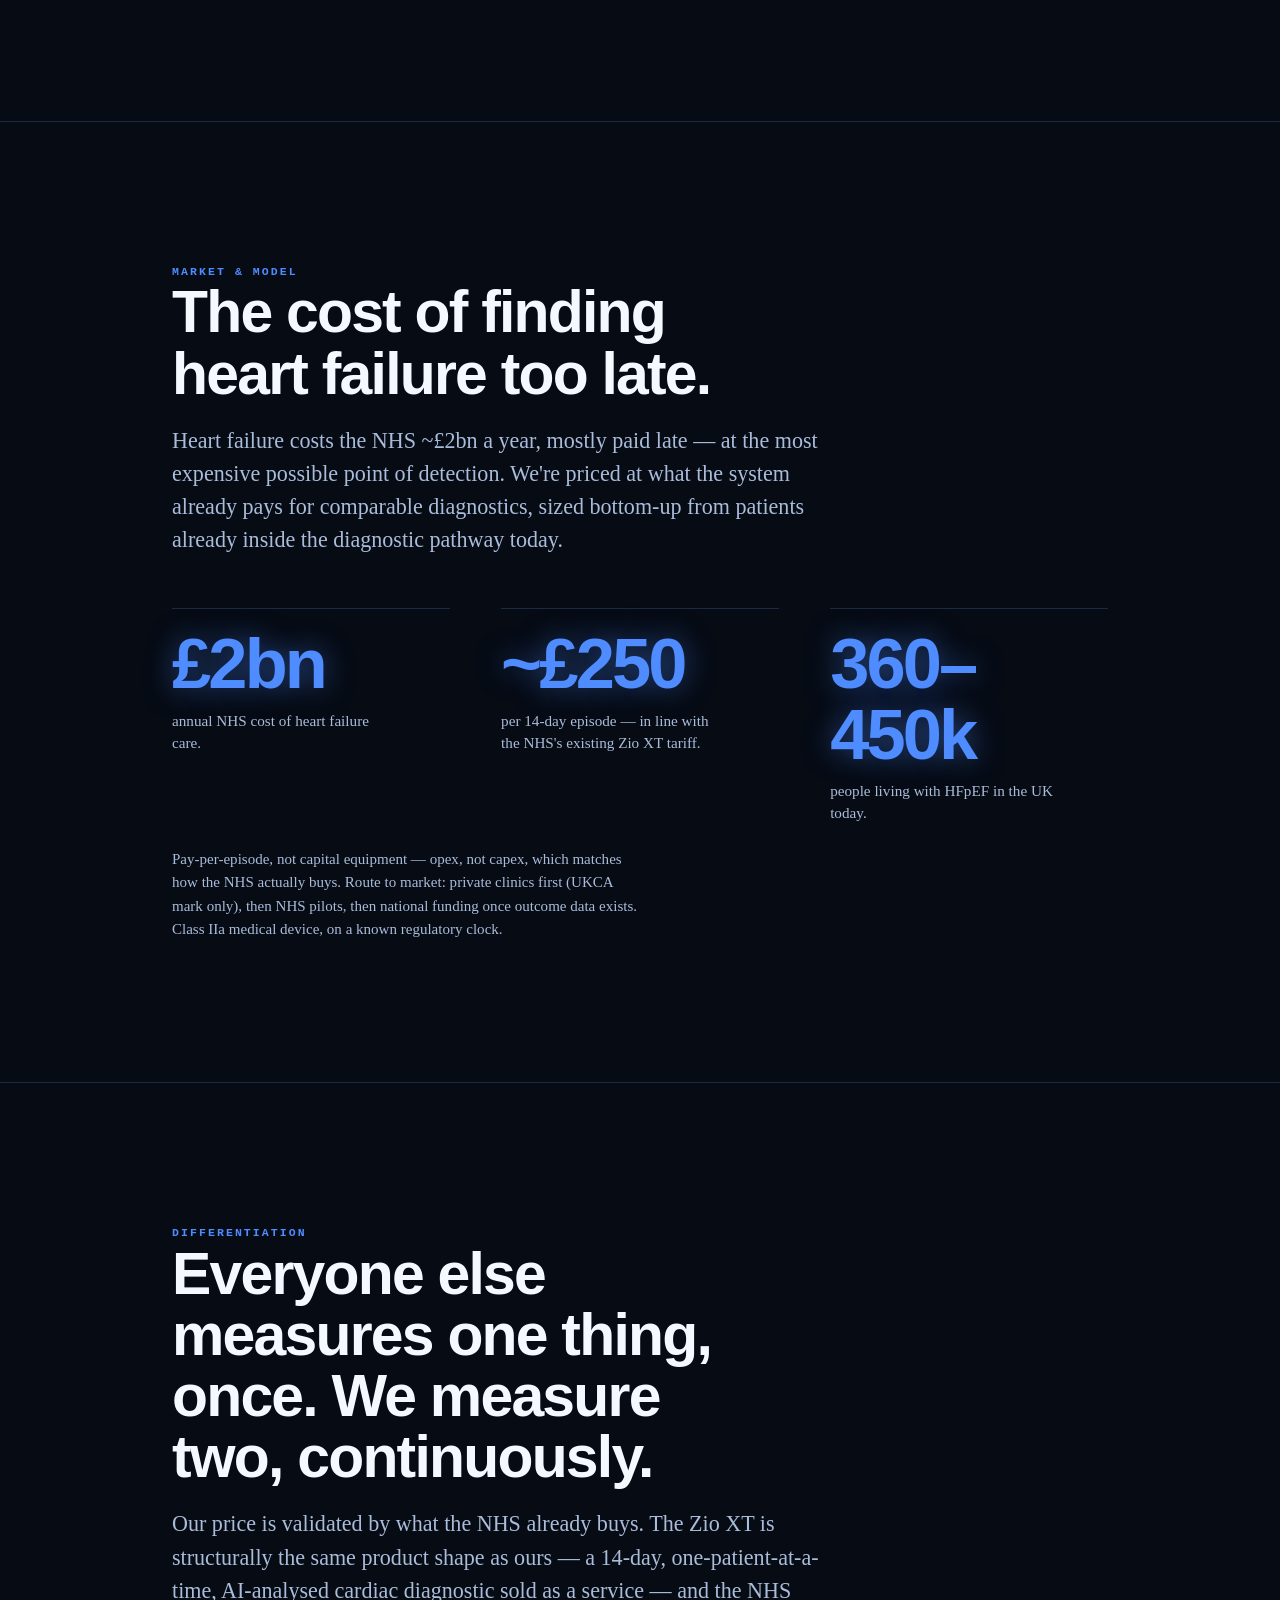
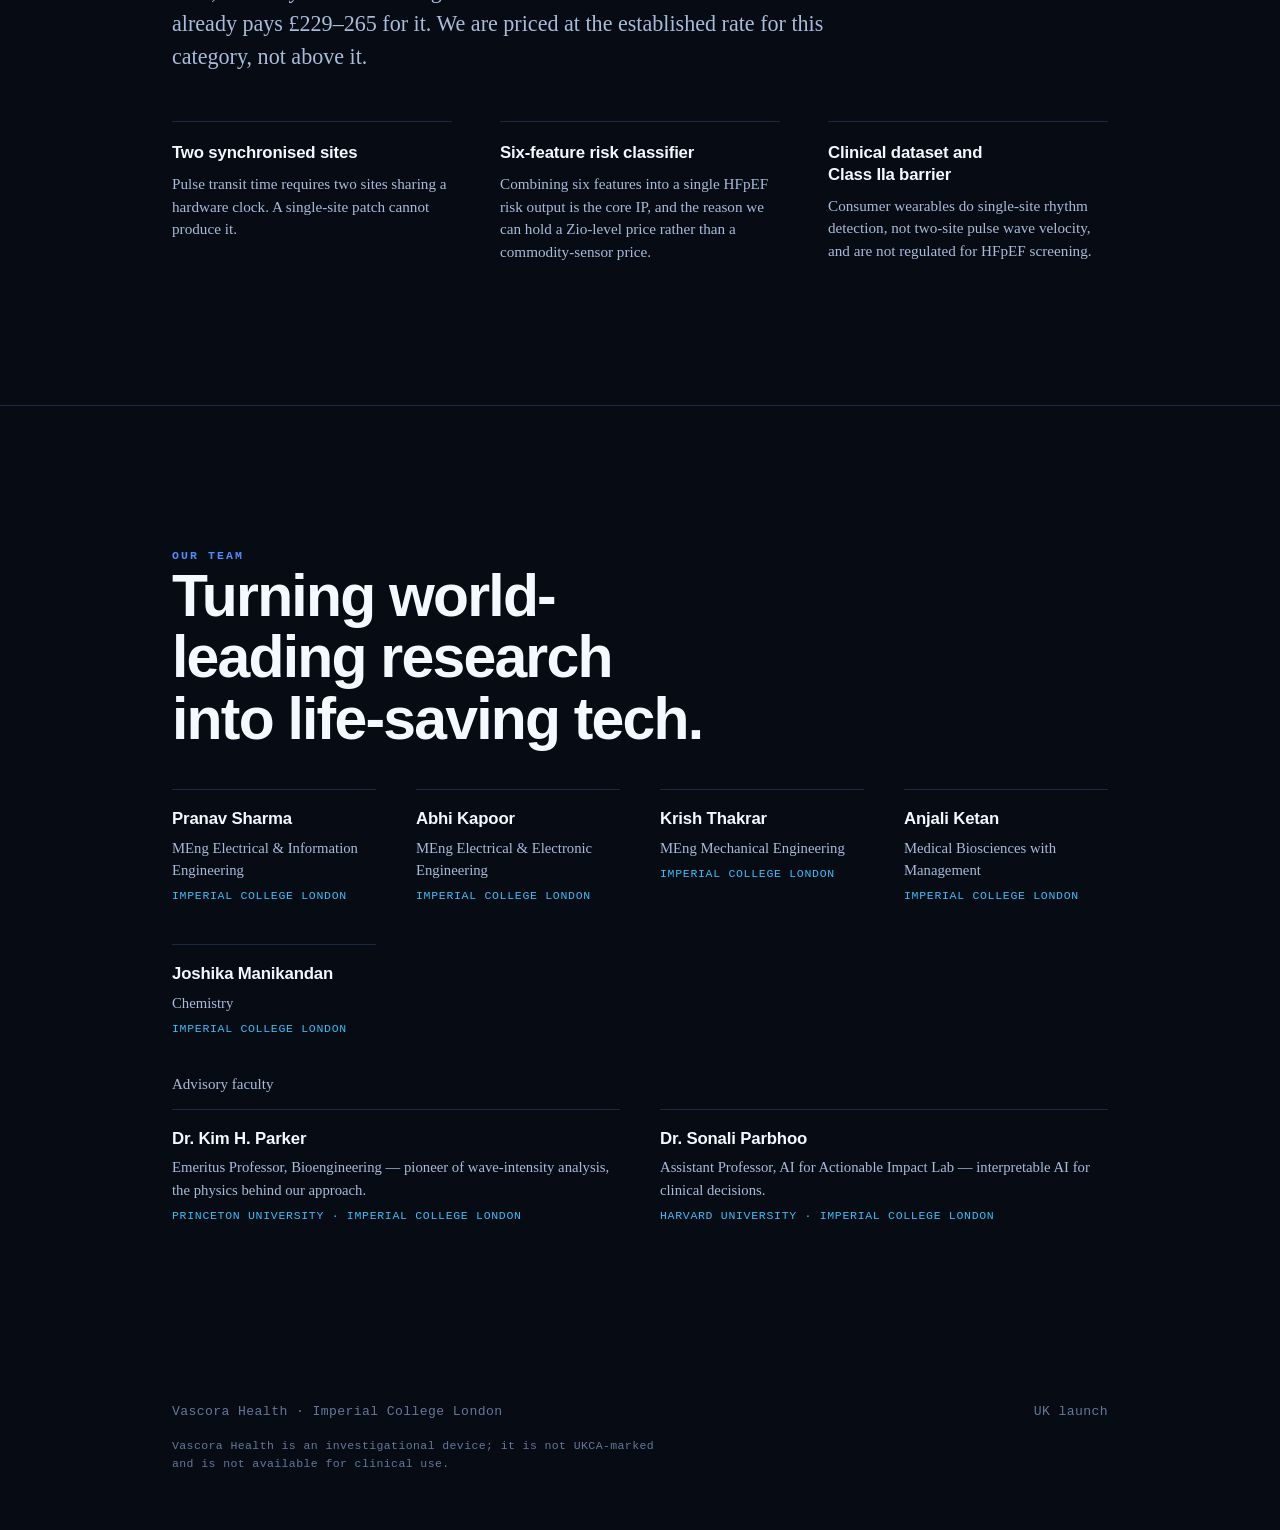
==== commit 46dc0ba7: "Update nav to include Pathway and Differentiation; remove CTA link; substantially expand ML model an" ====
--- a/index.html
+++ b/index.html
@@ -14,8 +14,10 @@
     <nav>
       <span class="nav-group">
         <a href="#problem">Problem</a>
+        <a href="#pathway">Pathway</a>
         <a href="#solution">Solution</a>
         <a href="#market">Market</a>
+        <a href="#differentiation">Differentiation</a>
         <a href="#team">Team</a>
       </span>
       <span class="nav-sep" aria-hidden="true"></span>
@@ -90,7 +92,6 @@
 
     <p class="small" style="margin-top:24px;max-width:var(--measure)">Calibrated for: white males, age 60+. Fails: women, South Asian, Black, and elderly patients.</p>
     <p class="statement" style="margin-top:20px">Structural bias, baked into the most-used diagnostic tool in primary care — failing exactly the patients most at risk.</p>
-    <p class="lede" style="margin-top:24px"><a href="#differentiation" style="color:var(--trace);text-decoration:underline">Find out what we do different</a></p>
   </div>
 </section>
 
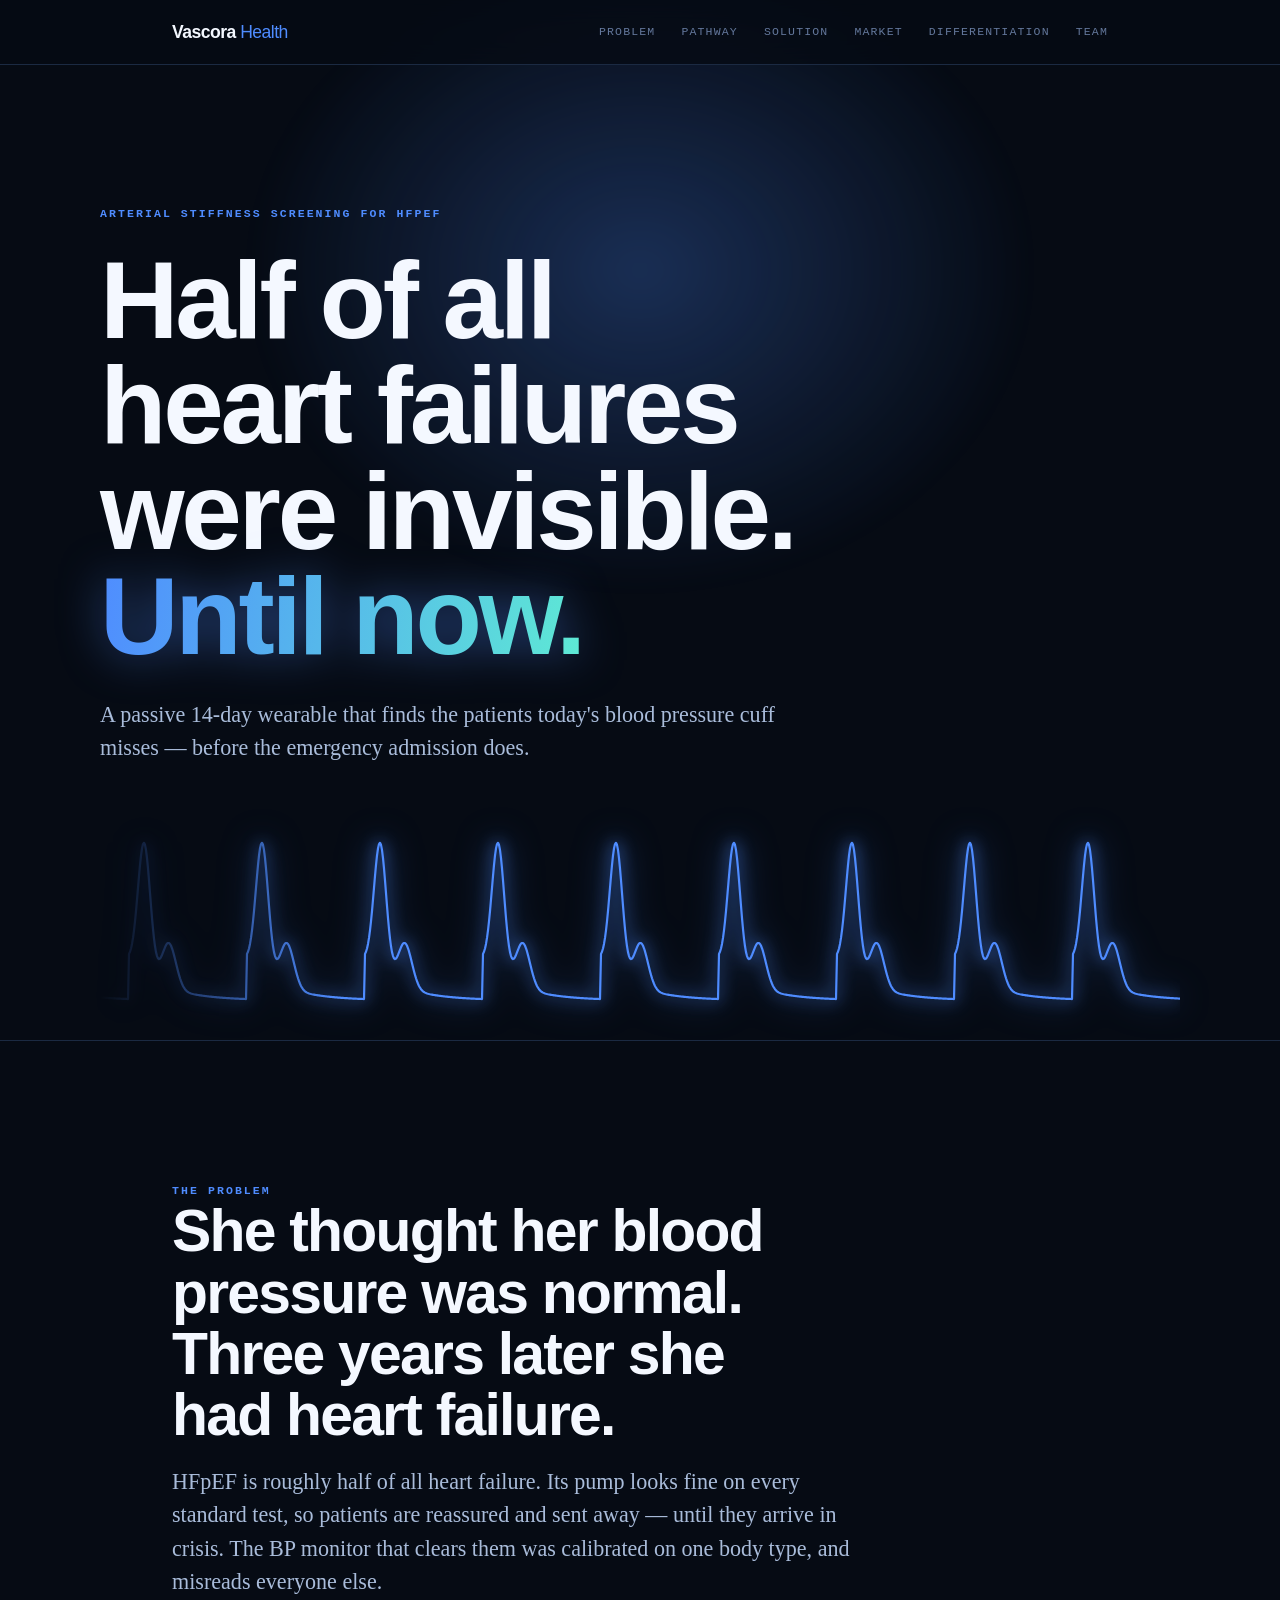
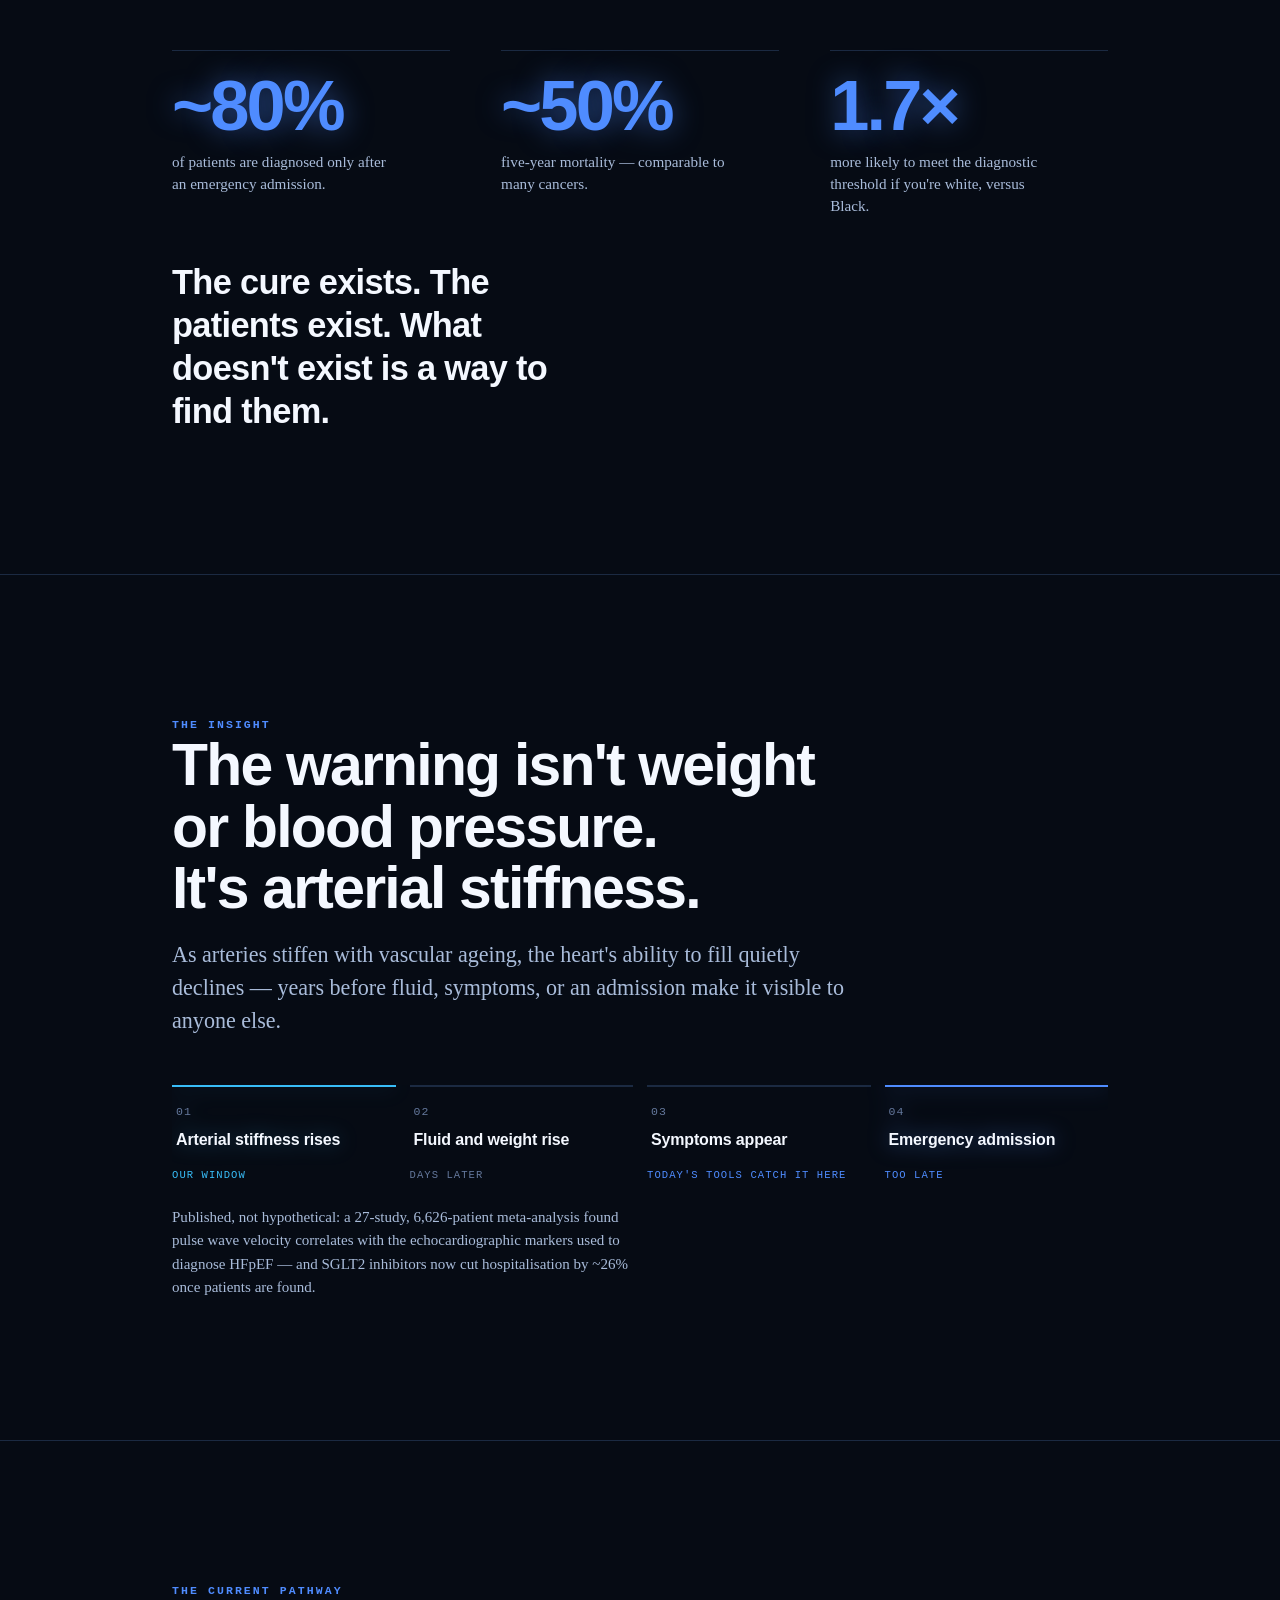
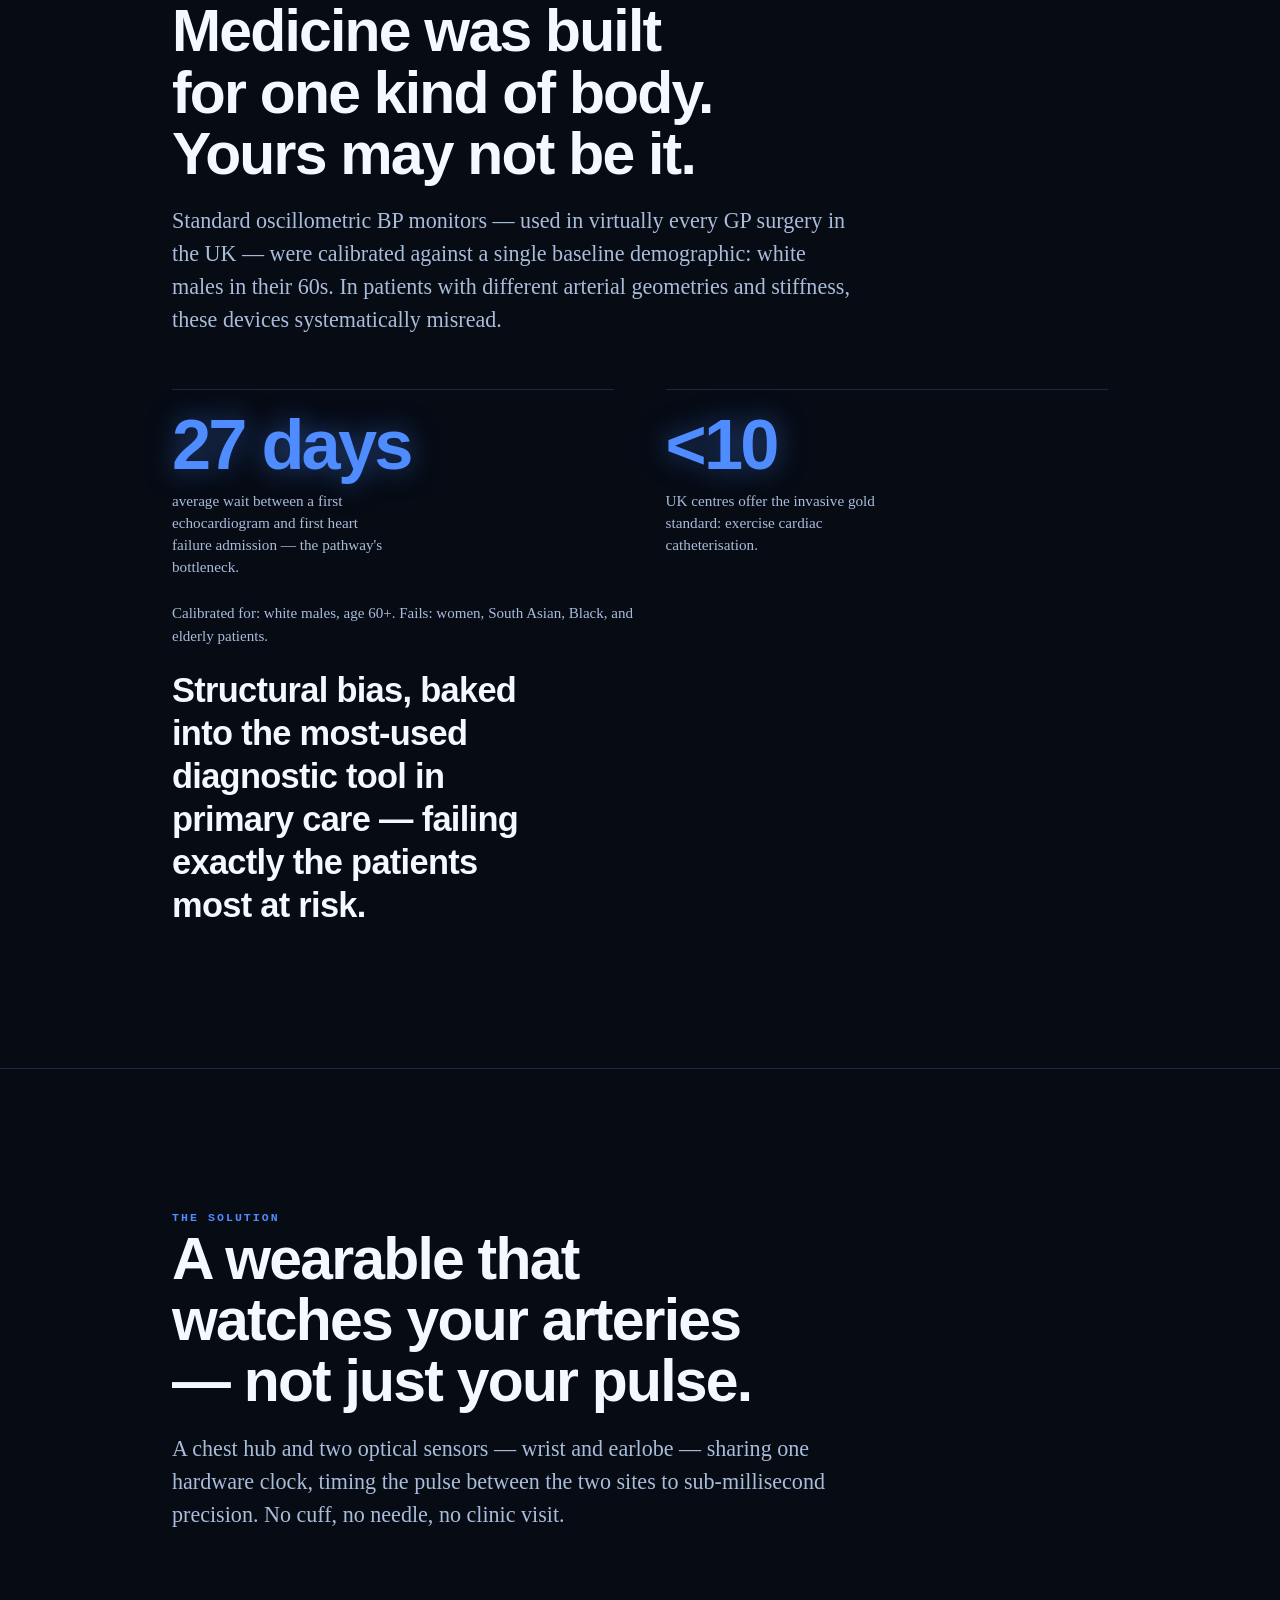
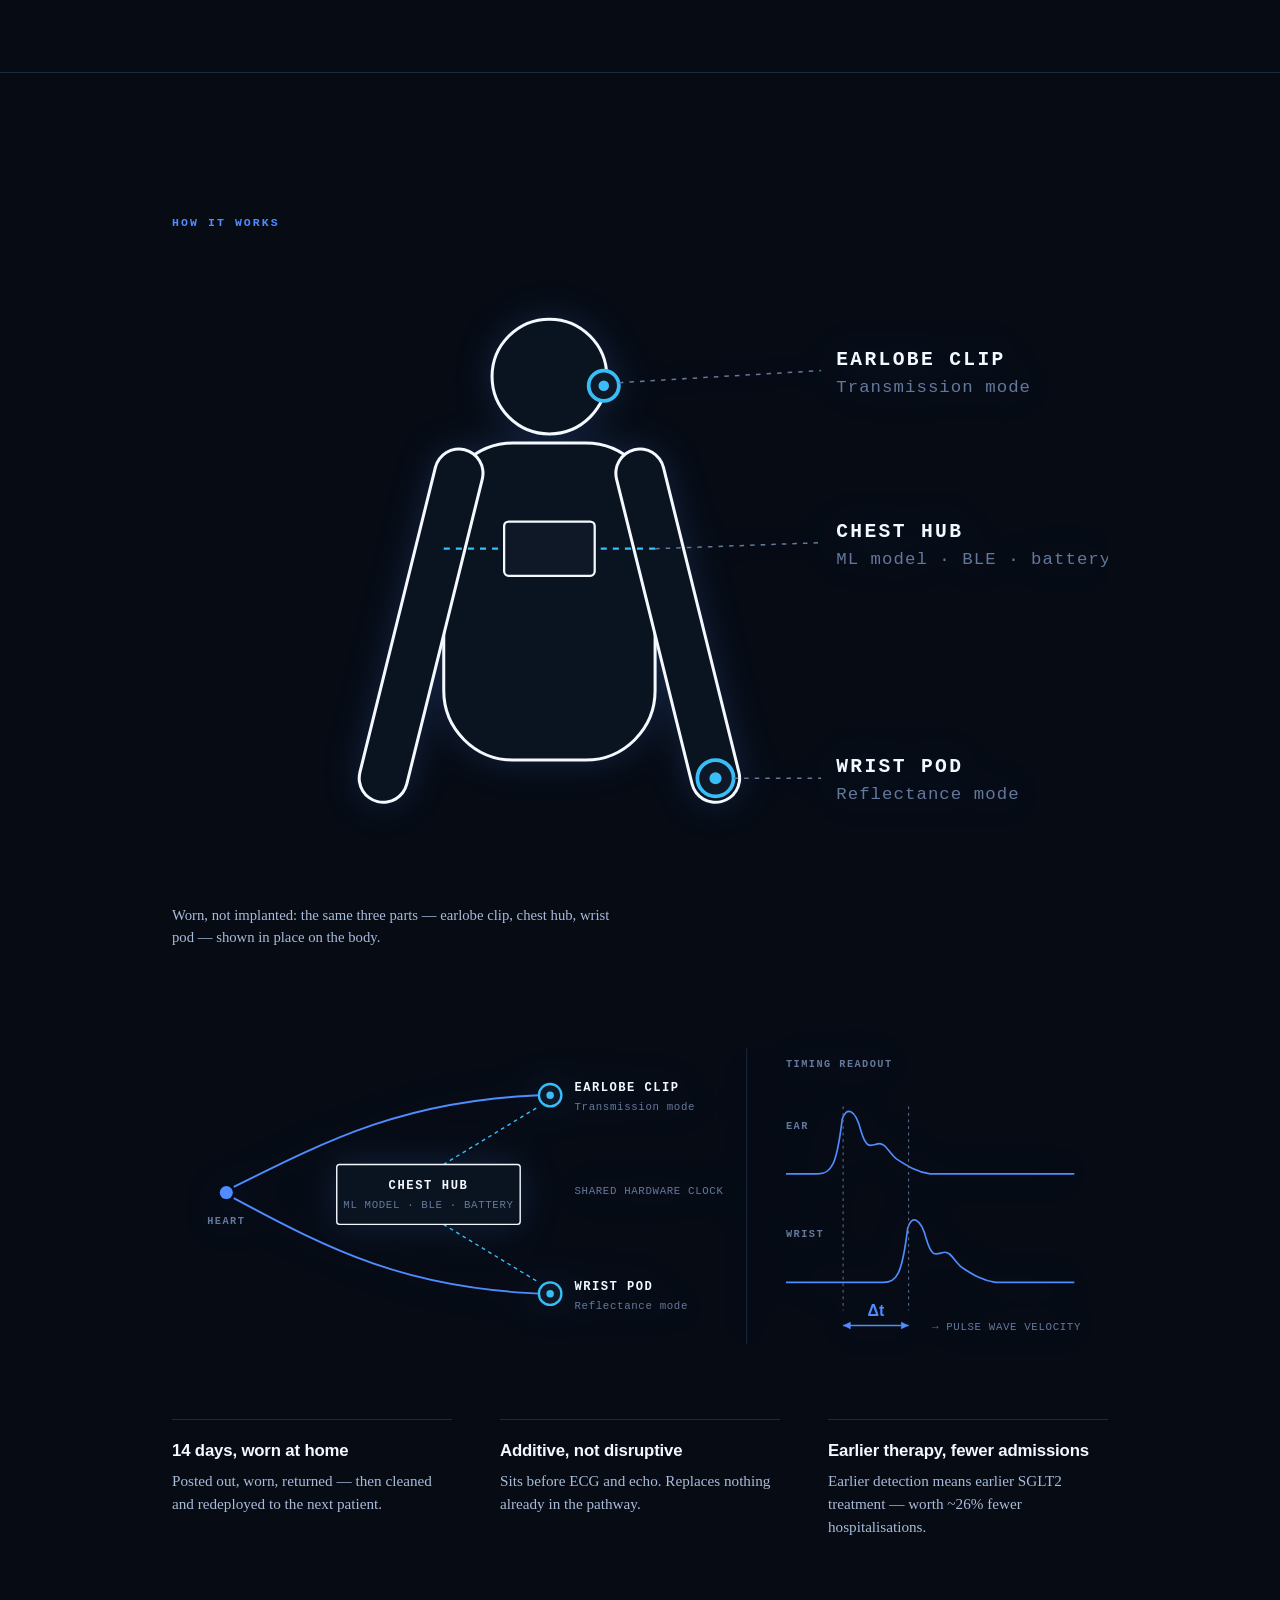
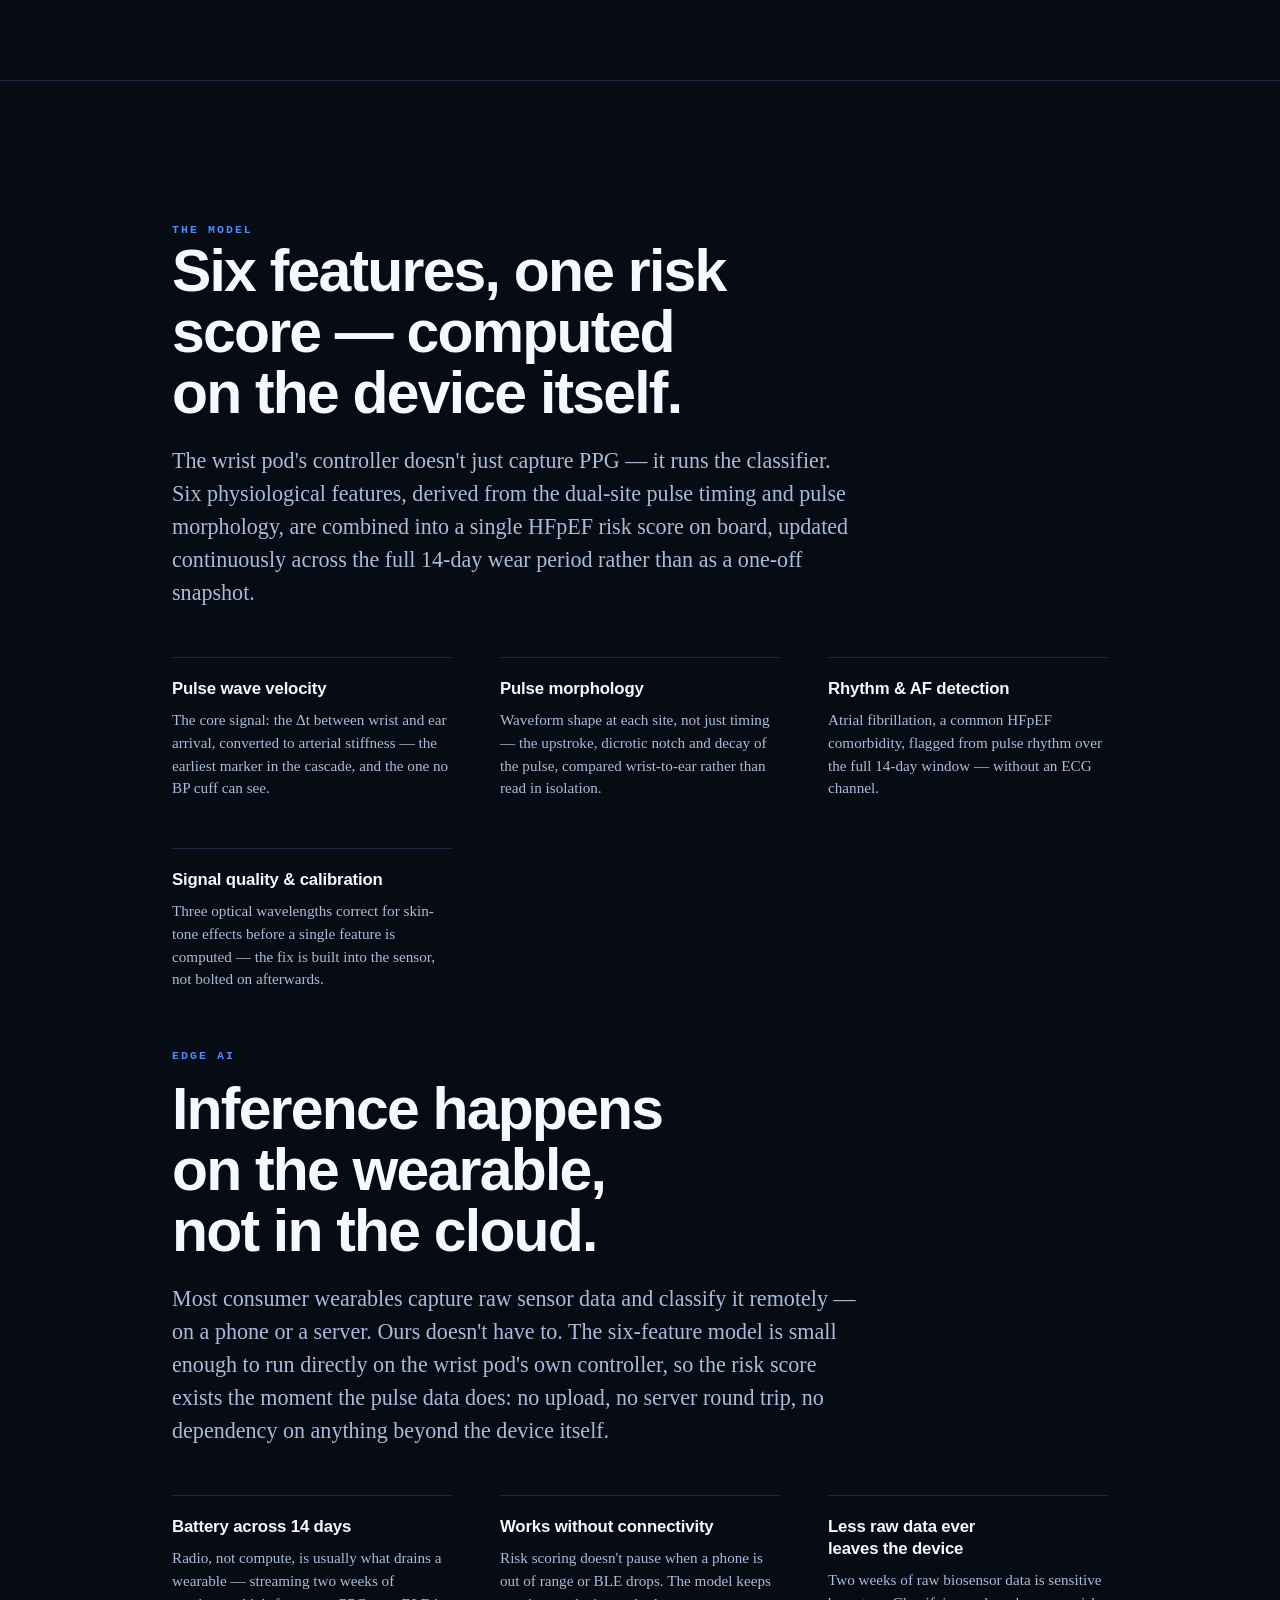
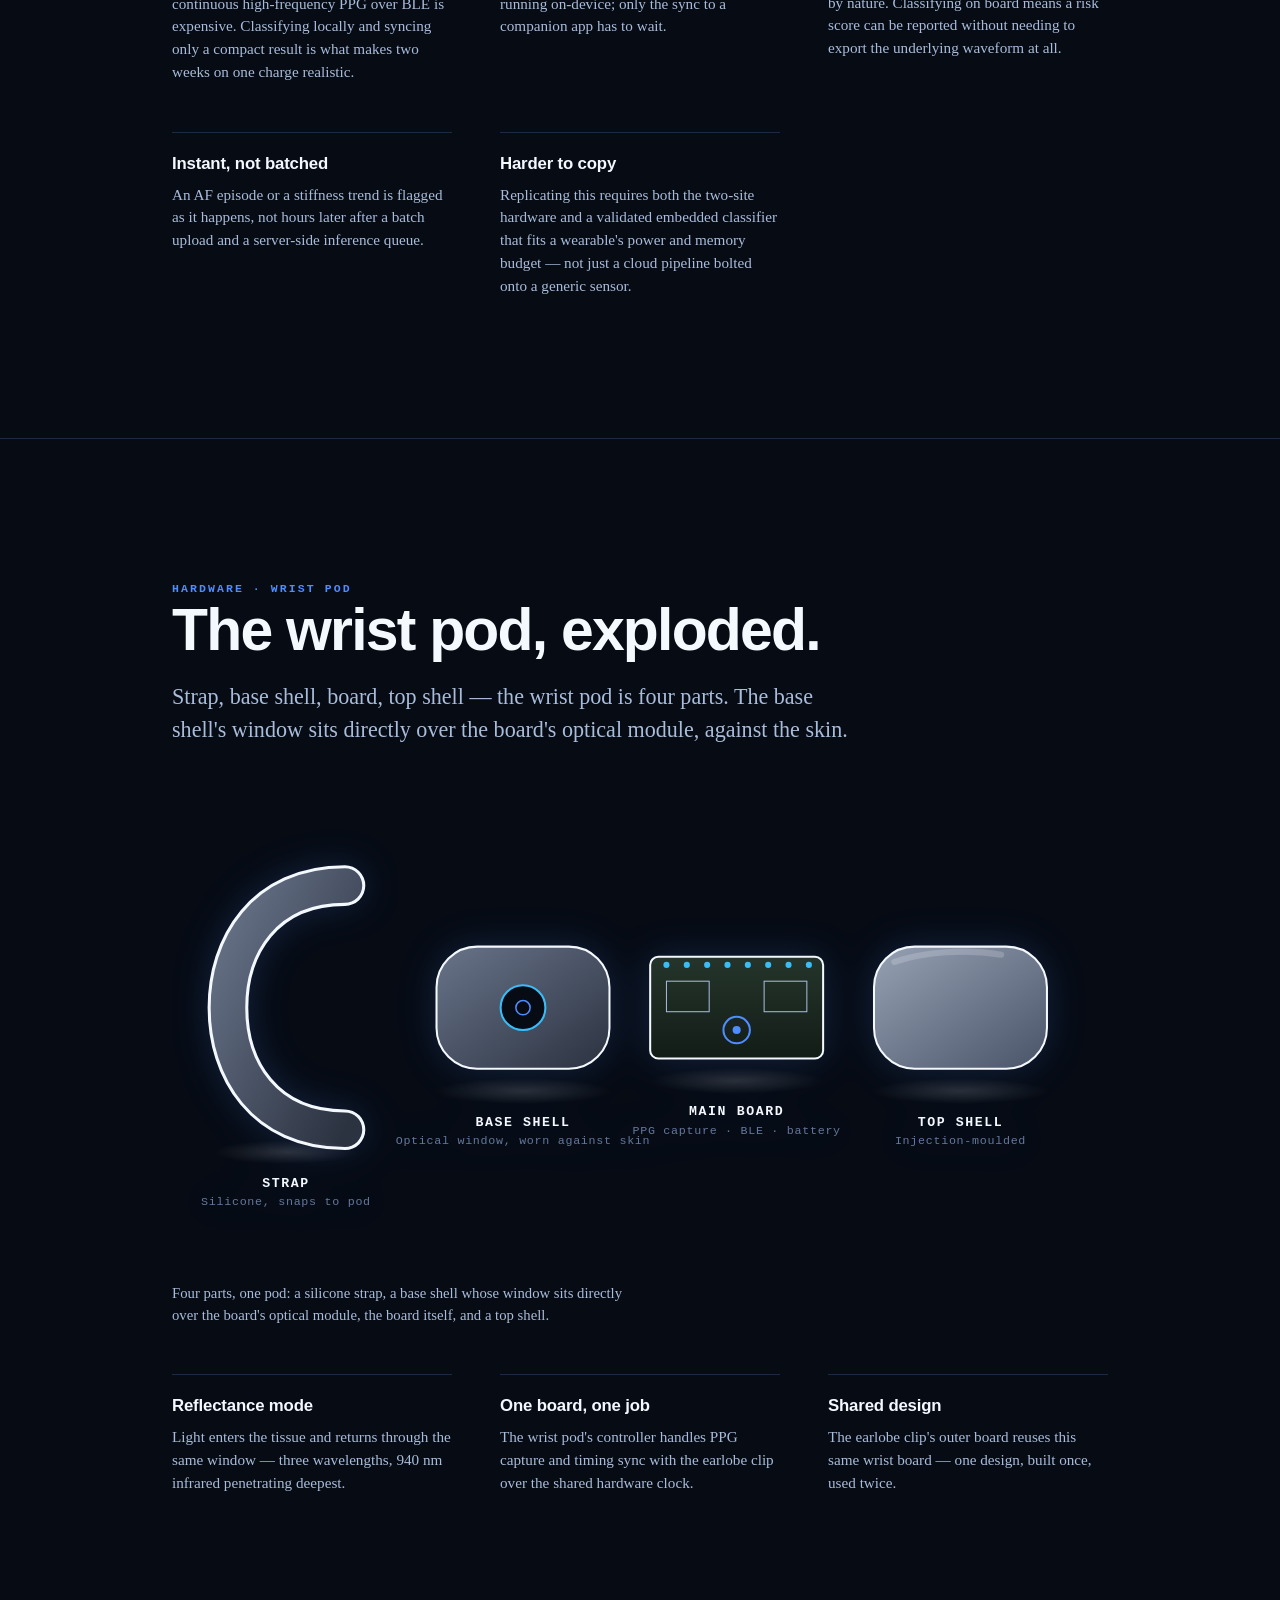
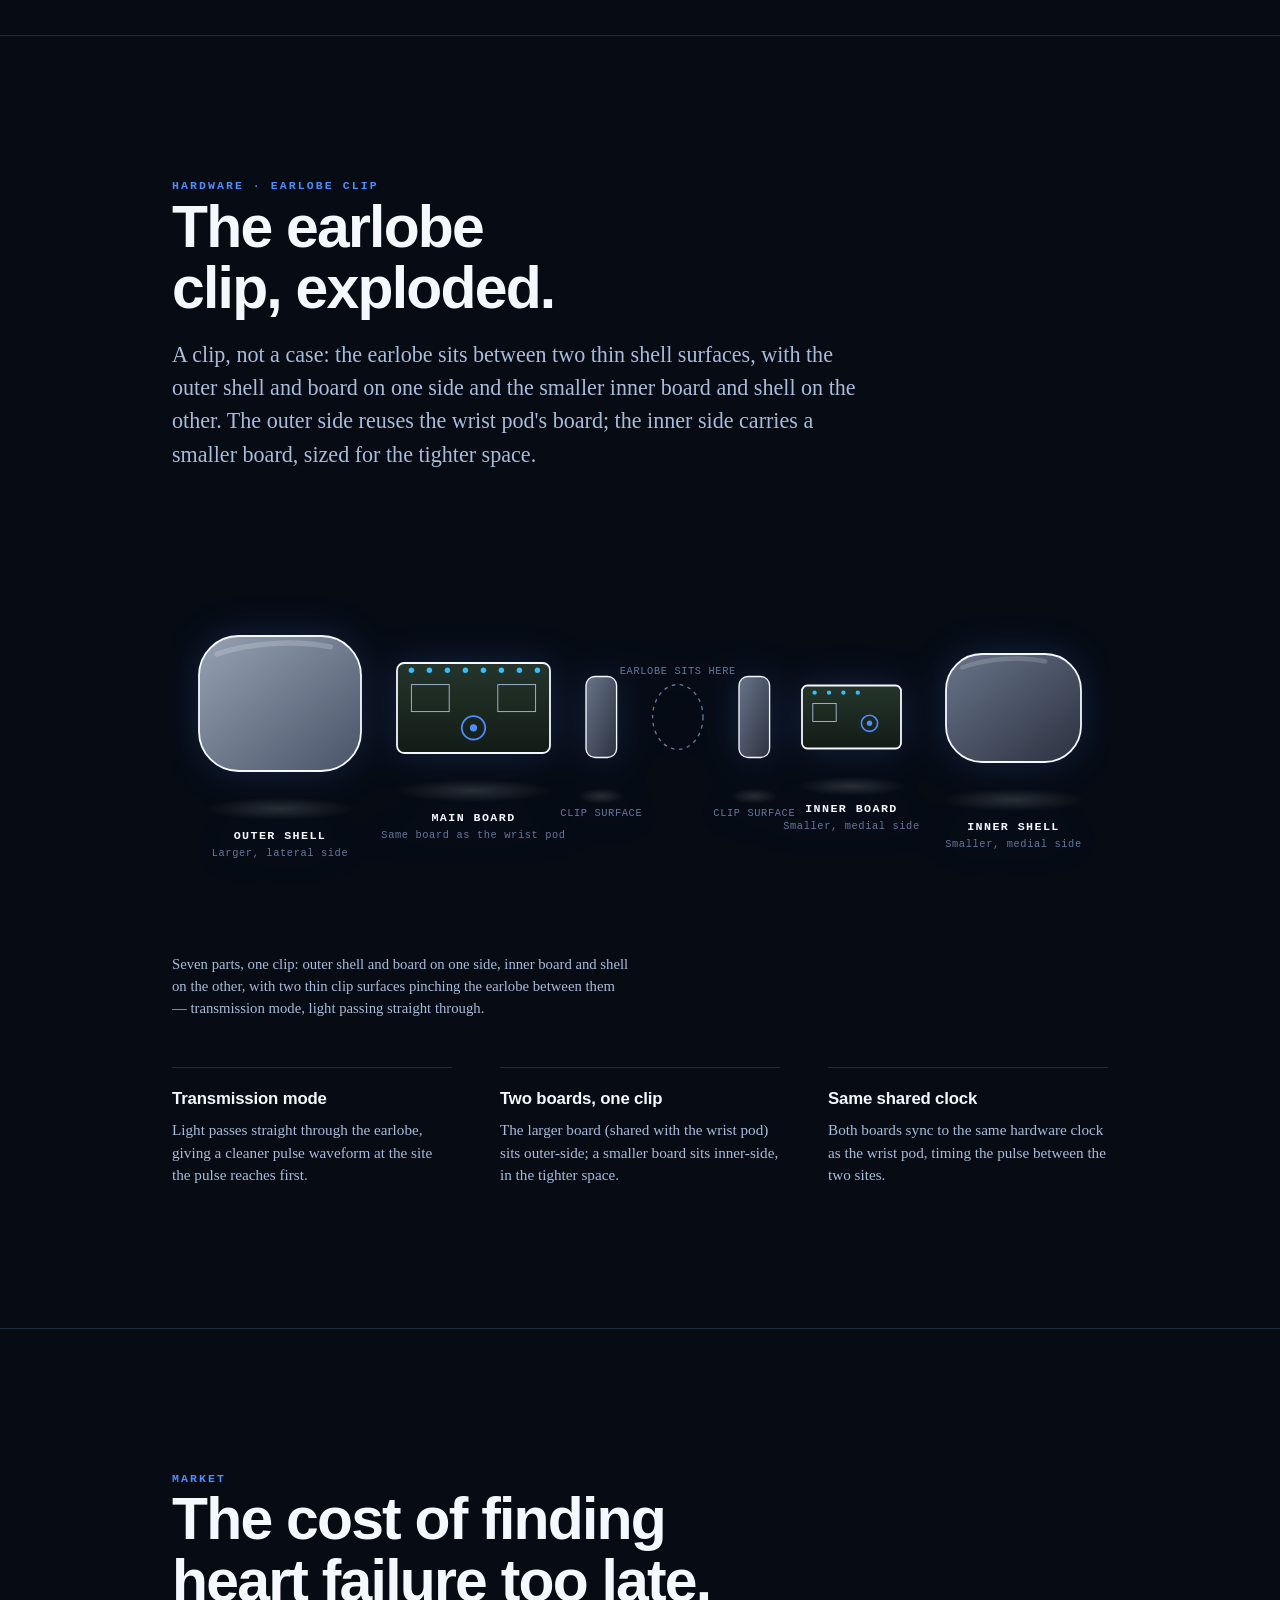
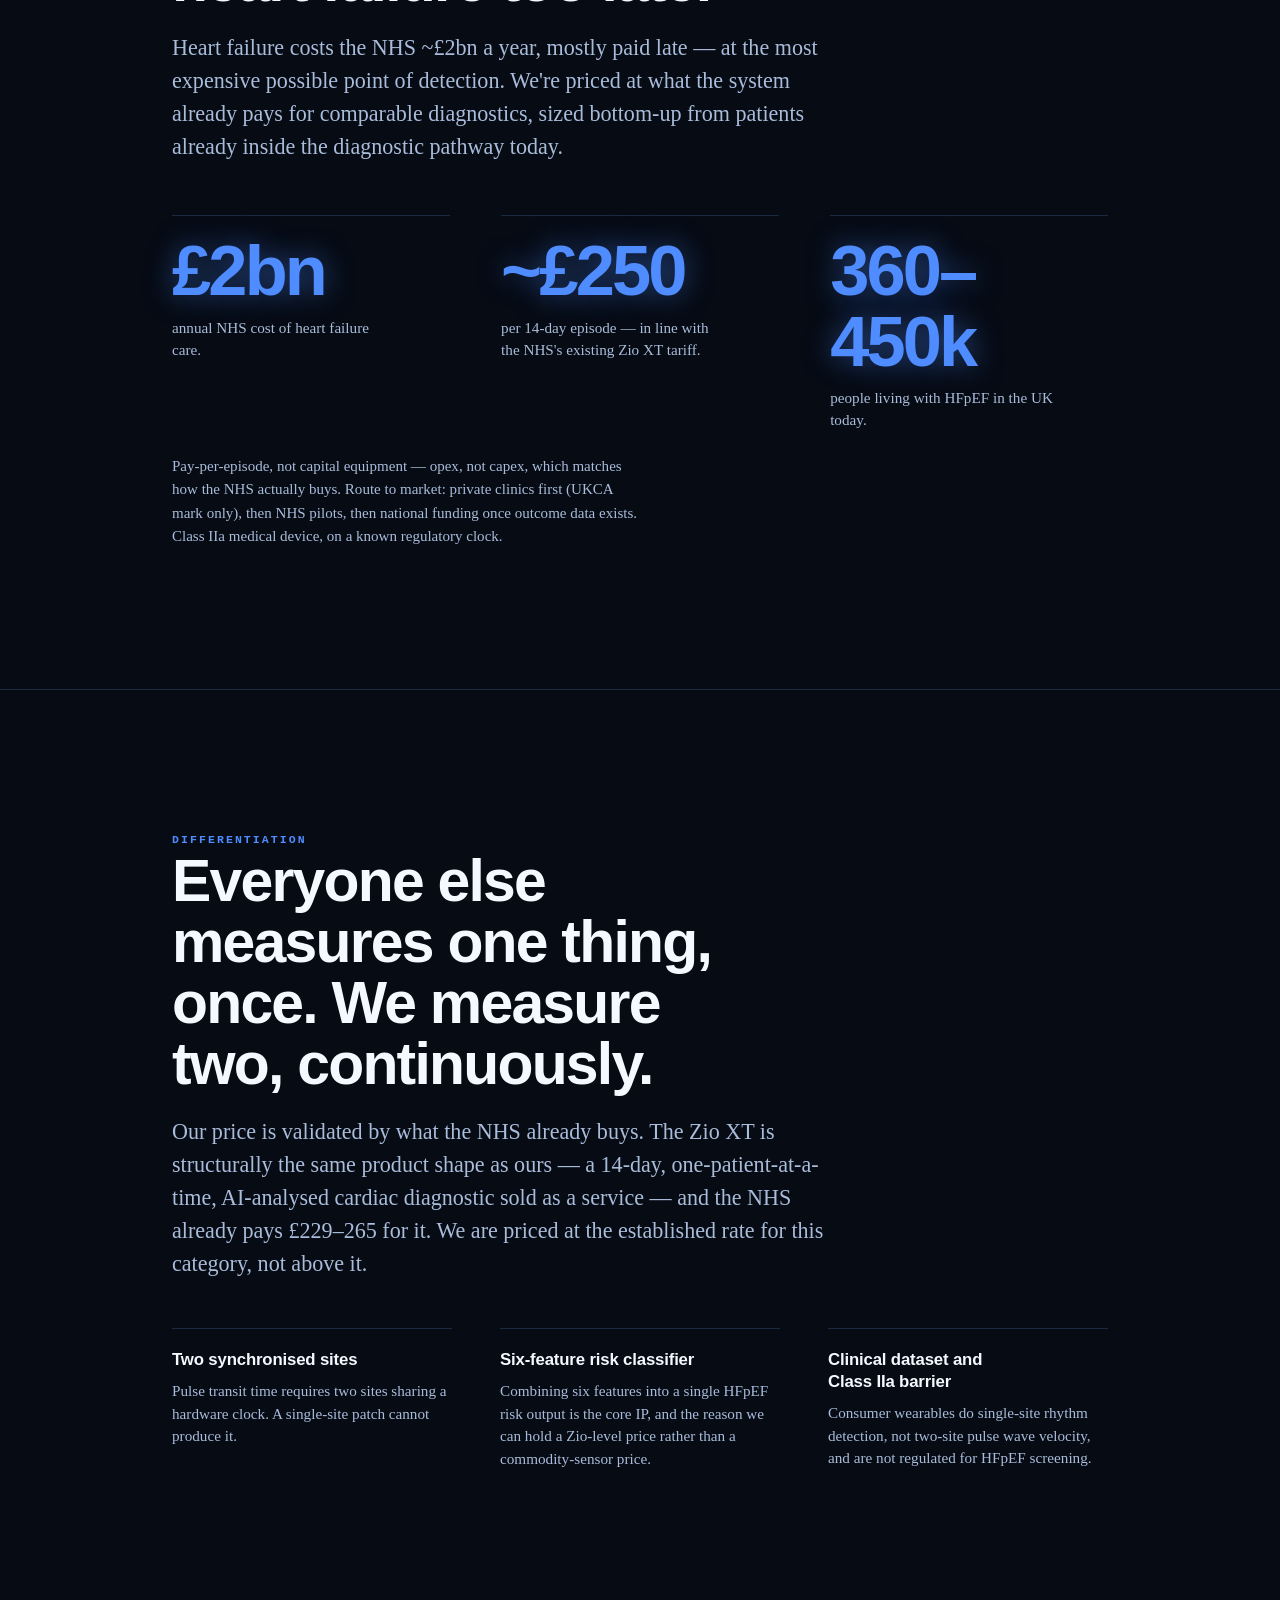
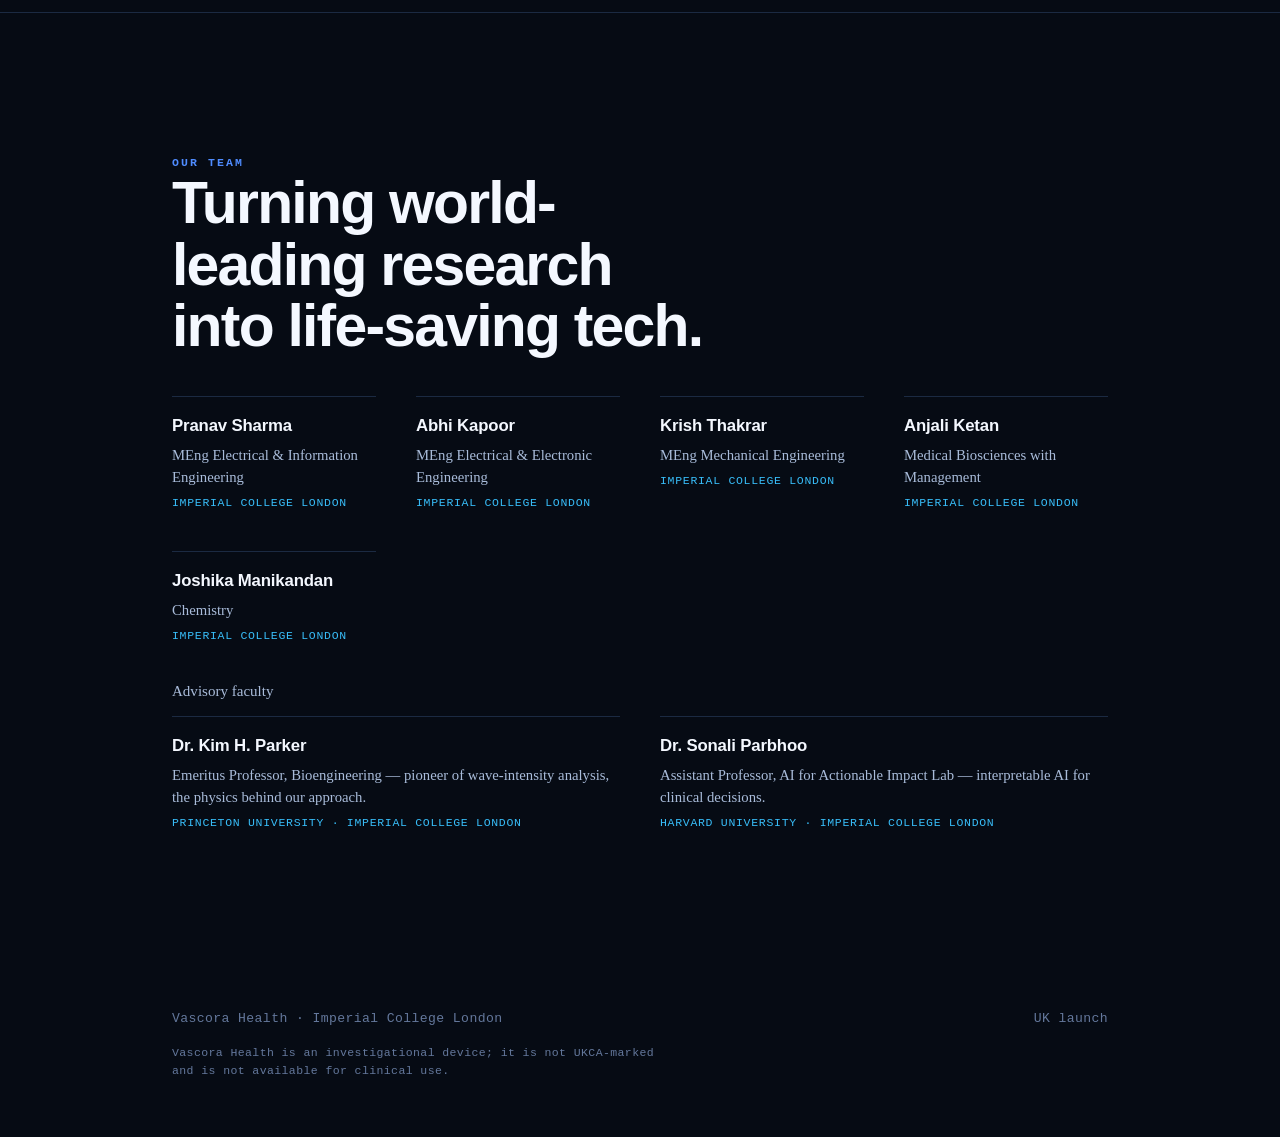
==== commit b24d9cc3: "Consolidate everything into a single page: remove product header/link, delete separate product page" ====
--- a/index.html
+++ b/index.html
@@ -20,8 +20,6 @@
         <a href="#differentiation">Differentiation</a>
         <a href="#team">Team</a>
       </span>
-      <span class="nav-sep" aria-hidden="true"></span>
-      <a href="/product" class="nav-out">The Product ↗</a>
     </nav>
   </div>
 </header>
@@ -100,13 +98,339 @@
     <p class="eyebrow">The solution</p>
     <h2>A wearable that watches your arteries — not just your pulse.</h2>
     <p class="lede" style="margin-top:20px">A chest hub and two optical sensors — wrist and earlobe — sharing one hardware clock, timing the pulse between the two sites to sub-millisecond precision. No cuff, no needle, no clinic visit.</p>
-    <p class="lede" style="margin-top:16px">Learn more about the <a href="/product" style="color:var(--trace);text-decoration:underline">product</a>.</p>
+  </div>
+</section>
+
+<section id="how-it-works">
+  <div class="wrap">
+    <p class="eyebrow">How it works</p>
+
+    <div class="diagram">
+      <svg viewBox="0 0 620 400" role="img" aria-labelledby="wgtitle wgdesc">
+        <title id="wgtitle">Vascora Health worn on the body</title>
+        <desc id="wgdesc">A simplified figure showing the three components in place: an earlobe clip at the ear, a chest hub strapped across the chest, and a wrist pod at the wrist.</desc>
+
+        <circle cx="250" cy="64" r="38" fill="var(--surface-2)" stroke="var(--ink)" stroke-width="2"/>
+        <rect x="180" y="108" width="140" height="210" rx="46" fill="var(--surface-2)" stroke="var(--ink)" stroke-width="2"/>
+
+        <path d="M 190 128 L 140 330" fill="none" stroke="var(--ink)" stroke-width="34" stroke-linecap="round"/>
+        <path d="M 190 128 L 140 330" fill="none" stroke="var(--surface-2)" stroke-width="30" stroke-linecap="round"/>
+        <path d="M 310 128 L 360 330" fill="none" stroke="var(--ink)" stroke-width="34" stroke-linecap="round"/>
+        <path d="M 310 128 L 360 330" fill="none" stroke="var(--surface-2)" stroke-width="30" stroke-linecap="round"/>
+
+        <line x1="180" y1="178" x2="320" y2="178" stroke="var(--deep)" stroke-width="1.5" stroke-dasharray="4 4"/>
+        <rect x="220" y="160" width="60" height="36" rx="3" fill="var(--surface)" stroke="var(--ink)" stroke-width="1.5"/>
+
+        <circle cx="286" cy="70" r="10" fill="var(--surface)" stroke="var(--deep)" stroke-width="2.5"/>
+        <circle cx="286" cy="70" r="3.5" fill="var(--deep)"/>
+
+        <circle cx="360" cy="330" r="12" fill="var(--surface)" stroke="var(--deep)" stroke-width="2.5"/>
+        <circle cx="360" cy="330" r="4" fill="var(--deep)"/>
+
+        <line x1="296" y1="68" x2="430" y2="60" stroke="var(--ink-3)" stroke-width="1" stroke-dasharray="3 4"/>
+        <text class="dg-label" x="440" y="56">EARLOBE CLIP</text>
+        <text class="dg-sub" x="440" y="74">Transmission mode</text>
+
+        <line x1="320" y1="178" x2="430" y2="174" stroke="var(--ink-3)" stroke-width="1" stroke-dasharray="3 4"/>
+        <text class="dg-label" x="440" y="170">CHEST HUB</text>
+        <text class="dg-sub" x="440" y="188">ML model · BLE · battery</text>
+
+        <line x1="372" y1="330" x2="430" y2="330" stroke="var(--ink-3)" stroke-width="1" stroke-dasharray="3 4"/>
+        <text class="dg-label" x="440" y="326">WRIST POD</text>
+        <text class="dg-sub" x="440" y="344">Reflectance mode</text>
+      </svg>
+      <p class="dg-cap">Worn, not implanted: the same three parts — earlobe clip, chest hub, wrist pod — shown in place on the body.</p>
+    </div>
+
+    <div class="diagram">
+      <svg viewBox="0 0 1000 400" role="img" aria-labelledby="dgtitle dgdesc">
+        <title id="dgtitle">Vascora Health wrist-to-ear PPG architecture</title>
+        <desc id="dgdesc">A pulse leaves the heart and travels two arterial paths of different length, arriving first at the earlobe clip and then at the wrist pod. A chest hub, connected to both sensors by a shared hardware clock, runs the machine-learning risk model on board. The difference between the two arrival times is shown as delta t.</desc>
+
+        <path class="draw-path" d="M 66 204 C 170 152 250 112 392 106" fill="none" stroke="var(--trace)" stroke-width="2"/>
+        <path class="draw-path" d="M 66 216 C 170 272 250 312 392 318" fill="none" stroke="var(--trace)" stroke-width="2"/>
+
+        <circle cx="58" cy="210" r="7" fill="var(--trace)"/>
+        <text class="dg-tick" x="58" y="244" text-anchor="middle">HEART</text>
+
+        <line x1="290" y1="180" x2="392" y2="118" stroke="var(--deep)" stroke-width="1.5" stroke-dasharray="4 4"/>
+        <line x1="290" y1="244" x2="392" y2="306" stroke="var(--deep)" stroke-width="1.5" stroke-dasharray="4 4"/>
+
+        <rect x="176" y="180" width="196" height="64" rx="3" fill="var(--surface-2)" stroke="var(--ink)" stroke-width="1.5"/>
+        <text class="dg-hub" x="274" y="206" text-anchor="middle">CHEST HUB</text>
+        <text class="dg-sub" x="274" y="226" text-anchor="middle">ML MODEL · BLE · BATTERY</text>
+
+        <circle cx="404" cy="106" r="12" fill="var(--surface)" stroke="var(--deep)" stroke-width="2.5"/>
+        <circle cx="404" cy="106" r="4" fill="var(--deep)"/>
+        <text class="dg-label" x="430" y="102">EARLOBE CLIP</text>
+        <text class="dg-sub" x="430" y="122">Transmission mode</text>
+
+        <circle cx="404" cy="318" r="12" fill="var(--surface)" stroke="var(--deep)" stroke-width="2.5"/>
+        <circle cx="404" cy="318" r="4" fill="var(--deep)"/>
+        <text class="dg-label" x="430" y="314">WRIST POD</text>
+        <text class="dg-sub" x="430" y="334">Reflectance mode</text>
+
+        <text class="dg-sub" x="430" y="212">SHARED HARDWARE CLOCK</text>
+
+        <line x1="614" y1="56" x2="614" y2="372" stroke="var(--rule)" stroke-width="1"/>
+
+        <text class="dg-tick" x="656" y="76">TIMING READOUT</text>
+
+        <text class="dg-tick" x="656" y="142">EAR</text>
+        <path class="draw-path" d="M 656 190 L 690 190 C 704 190 710 182 716 132 C 720 118 730 120 736 144 C 742 164 746 160 754 158 C 762 156 766 168 774 174 C 786 182 796 188 810 190 L 964 190"
+              fill="none" stroke="var(--trace)" stroke-width="1.8" stroke-linejoin="round"/>
+
+        <text class="dg-tick" x="656" y="258">WRIST</text>
+        <path class="draw-path" d="M 656 306 L 760 306 C 774 306 780 298 786 248 C 790 234 800 236 806 260 C 812 280 816 276 824 274 C 832 272 836 284 844 290 C 856 298 866 304 880 306 L 964 306"
+              fill="none" stroke="var(--trace)" stroke-width="1.8" stroke-linejoin="round"/>
+
+        <line x1="717" y1="118" x2="717" y2="336" stroke="var(--ink-3)" stroke-width="1" stroke-dasharray="3 4"/>
+        <line x1="787" y1="118" x2="787" y2="336" stroke="var(--ink-3)" stroke-width="1" stroke-dasharray="3 4"/>
+
+        <line x1="717" y1="352" x2="787" y2="352" stroke="var(--trace)" stroke-width="1.5"/>
+        <path d="M 717 352 l 8 -4 v 8 z" fill="var(--trace)"/>
+        <path d="M 787 352 l -8 -4 v 8 z" fill="var(--trace)"/>
+        <text class="dg-dt" x="752" y="342" text-anchor="middle">Δt</text>
+
+        <text class="dg-sub" x="812" y="357">→ PULSE WAVE VELOCITY</text>
+      </svg>
+    </div>
+
+    <div class="feat">
+      <div><h3>14 days, worn at home</h3><p>Posted out, worn, returned — then cleaned and redeployed to the next patient.</p></div>
+      <div><h3>Additive, not disruptive</h3><p>Sits before ECG and echo. Replaces nothing already in the pathway.</p></div>
+      <div><h3>Earlier therapy, fewer admissions</h3><p>Earlier detection means earlier SGLT2 treatment — worth ~26% fewer hospitalisations.</p></div>
+    </div>
+  </div>
+</section>
+
+<section id="model">
+  <div class="wrap">
+    <p class="eyebrow">The model</p>
+    <h2>Six features, one risk score — computed on the device itself.</h2>
+    <p class="lede" style="margin-top:20px">The wrist pod's controller doesn't just capture PPG — it runs the classifier. Six physiological features, derived from the dual-site pulse timing and pulse morphology, are combined into a single HFpEF risk score on board, updated continuously across the full 14-day wear period rather than as a one-off snapshot.</p>
+
+    <div class="feat">
+      <div><h3>Pulse wave velocity</h3><p>The core signal: the Δt between wrist and ear arrival, converted to arterial stiffness — the earliest marker in the cascade, and the one no BP cuff can see.</p></div>
+      <div><h3>Pulse morphology</h3><p>Waveform shape at each site, not just timing — the upstroke, dicrotic notch and decay of the pulse, compared wrist-to-ear rather than read in isolation.</p></div>
+      <div><h3>Rhythm &amp; AF detection</h3><p>Atrial fibrillation, a common HFpEF comorbidity, flagged from pulse rhythm over the full 14-day window — without an ECG channel.</p></div>
+      <div><h3>Signal quality &amp; calibration</h3><p>Three optical wavelengths correct for skin-tone effects before a single feature is computed — the fix is built into the sensor, not bolted on afterwards.</p></div>
+    </div>
+
+    <div class="block" style="margin-top:56px">
+      <p class="eyebrow">Edge AI</p>
+      <h2 class="sub" style="margin:12px 0 20px">Inference happens on the wearable, not in the cloud.</h2>
+      <p class="lede">Most consumer wearables capture raw sensor data and classify it remotely — on a phone or a server. Ours doesn't have to. The six-feature model is small enough to run directly on the wrist pod's own controller, so the risk score exists the moment the pulse data does: no upload, no server round trip, no dependency on anything beyond the device itself.</p>
+
+      <div class="feat">
+        <div><h3>Battery across 14 days</h3><p>Radio, not compute, is usually what drains a wearable — streaming two weeks of continuous high-frequency PPG over BLE is expensive. Classifying locally and syncing only a compact result is what makes two weeks on one charge realistic.</p></div>
+        <div><h3>Works without connectivity</h3><p>Risk scoring doesn't pause when a phone is out of range or BLE drops. The model keeps running on-device; only the sync to a companion app has to wait.</p></div>
+        <div><h3>Less raw data ever leaves the device</h3><p>Two weeks of raw biosensor data is sensitive by nature. Classifying on board means a risk score can be reported without needing to export the underlying waveform at all.</p></div>
+        <div><h3>Instant, not batched</h3><p>An AF episode or a stiffness trend is flagged as it happens, not hours later after a batch upload and a server-side inference queue.</p></div>
+        <div><h3>Harder to copy</h3><p>Replicating this requires both the two-site hardware and a validated embedded classifier that fits a wearable's power and memory budget — not just a cloud pipeline bolted onto a generic sensor.</p></div>
+      </div>
+    </div>
+  </div>
+</section>
+
+<section id="hardware">
+  <div class="wrap">
+    <p class="eyebrow">Hardware · Wrist pod</p>
+    <h2>The wrist pod, exploded.</h2>
+    <p class="lede" style="margin-top:20px">Strap, base shell, board, top shell — the wrist pod is four parts. The base shell's window sits directly over the board's optical module, against the skin.</p>
+
+    <div class="diagram">
+      <svg viewBox="0 0 920 460" role="img" aria-labelledby="hwtitle hwdesc">
+        <title id="hwtitle">Vascora Health wrist pod hardware, exploded</title>
+        <desc id="hwdesc">An exploded product view of the wrist pod in four parts, left to right: a silicone strap, a base shell with an optical window, the main circuit board, and a top shell.</desc>
+        <defs>
+          <linearGradient id="shellTop" x1="0" y1="0" x2="1" y2="1">
+            <stop offset="0" stop-color="#96A1B4"/>
+            <stop offset="1" stop-color="#4A5468"/>
+          </linearGradient>
+          <linearGradient id="shellBase" x1="0" y1="0" x2="1" y2="1">
+            <stop offset="0" stop-color="#69748A"/>
+            <stop offset="1" stop-color="#2B3240"/>
+          </linearGradient>
+          <linearGradient id="pcbGrad" x1="0" y1="0" x2="0" y2="1">
+            <stop offset="0" stop-color="#25352B"/>
+            <stop offset="1" stop-color="#121C16"/>
+          </linearGradient>
+          <radialGradient id="floorGlow" cx="0.5" cy="0.5" r="0.5">
+            <stop offset="0" stop-color="#FFFFFF" stop-opacity="0.14"/>
+            <stop offset="1" stop-color="#FFFFFF" stop-opacity="0"/>
+          </radialGradient>
+        </defs>
+
+        <!-- strap -->
+        <path d="M 170 90 C 90 90 55 150 55 210 C 55 270 90 330 170 330" fill="none" stroke="var(--ink)" stroke-width="40" stroke-linecap="round"/>
+        <path d="M 170 90 C 90 90 55 150 55 210 C 55 270 90 330 170 330" fill="none" stroke="url(#shellBase)" stroke-width="34" stroke-linecap="round"/>
+
+        <!-- base shell -->
+        <rect x="260" y="150" width="170" height="120" rx="40" fill="url(#shellBase)" stroke="var(--ink)" stroke-width="2"/>
+        <circle cx="345" cy="210" r="22" fill="var(--ground)" stroke="var(--deep)" stroke-width="2"/>
+        <circle cx="345" cy="210" r="7" fill="none" stroke="var(--trace)" stroke-width="1.5"/>
+
+        <!-- board -->
+        <rect x="470" y="160" width="170" height="100" rx="8" fill="url(#pcbGrad)" stroke="var(--ink)" stroke-width="2"/>
+        <circle cx="486" cy="168" r="3" fill="var(--deep)"/>
+        <circle cx="506" cy="168" r="3" fill="var(--deep)"/>
+        <circle cx="526" cy="168" r="3" fill="var(--deep)"/>
+        <circle cx="546" cy="168" r="3" fill="var(--deep)"/>
+        <circle cx="566" cy="168" r="3" fill="var(--deep)"/>
+        <circle cx="586" cy="168" r="3" fill="var(--deep)"/>
+        <circle cx="606" cy="168" r="3" fill="var(--deep)"/>
+        <circle cx="626" cy="168" r="3" fill="var(--deep)"/>
+        <rect x="486" y="184" width="42" height="30" fill="none" stroke="var(--ink-2)" stroke-width="1"/>
+        <rect x="582" y="184" width="42" height="30" fill="none" stroke="var(--ink-2)" stroke-width="1"/>
+        <circle cx="555" cy="232" r="13" fill="none" stroke="var(--trace)" stroke-width="2"/>
+        <circle cx="555" cy="232" r="4" fill="var(--trace)"/>
+
+        <!-- top shell -->
+        <rect x="690" y="150" width="170" height="120" rx="40" fill="url(#shellTop)" stroke="var(--ink)" stroke-width="2"/>
+        <path d="M 710 165 C 740 155 780 152 815 158" fill="none" stroke="#FFFFFF" stroke-width="6" stroke-linecap="round" opacity="0.18"/>
+
+        <!-- floor glow -->
+        <ellipse cx="112" cy="352" rx="72" ry="12" fill="url(#floorGlow)"/>
+        <ellipse cx="345" cy="292" rx="88" ry="13" fill="url(#floorGlow)"/>
+        <ellipse cx="555" cy="282" rx="88" ry="13" fill="url(#floorGlow)"/>
+        <ellipse cx="775" cy="292" rx="88" ry="13" fill="url(#floorGlow)"/>
+
+        <!-- captions -->
+        <text class="dg-label" x="112" y="386" text-anchor="middle">STRAP</text>
+        <text class="dg-sub" x="112" y="404" text-anchor="middle">Silicone, snaps to pod</text>
+
+        <text class="dg-label" x="345" y="326" text-anchor="middle">BASE SHELL</text>
+        <text class="dg-sub" x="345" y="344" text-anchor="middle">Optical window, worn against skin</text>
+
+        <text class="dg-label" x="555" y="316" text-anchor="middle">MAIN BOARD</text>
+        <text class="dg-sub" x="555" y="334" text-anchor="middle">PPG capture · BLE · battery</text>
+
+        <text class="dg-label" x="775" y="326" text-anchor="middle">TOP SHELL</text>
+        <text class="dg-sub" x="775" y="344" text-anchor="middle">Injection-moulded</text>
+      </svg>
+      <p class="dg-cap">Four parts, one pod: a silicone strap, a base shell whose window sits directly over the board's optical module, the board itself, and a top shell.</p>
+    </div>
+
+    <div class="feat">
+      <div><h3>Reflectance mode</h3><p>Light enters the tissue and returns through the same window — three wavelengths, 940 nm infrared penetrating deepest.</p></div>
+      <div><h3>One board, one job</h3><p>The wrist pod's controller handles PPG capture and timing sync with the earlobe clip over the shared hardware clock.</p></div>
+      <div><h3>Shared design</h3><p>The earlobe clip's outer board reuses this same wrist board — one design, built once, used twice.</p></div>
+    </div>
+  </div>
+</section>
+
+<section id="ear-clip">
+  <div class="wrap">
+    <p class="eyebrow">Hardware · Earlobe clip</p>
+    <h2>The earlobe clip, exploded.</h2>
+    <p class="lede" style="margin-top:20px">A clip, not a case: the earlobe sits between two thin shell surfaces, with the outer shell and board on one side and the smaller inner board and shell on the other. The outer side reuses the wrist pod's board; the inner side carries a smaller board, sized for the tighter space.</p>
+
+    <div class="diagram">
+      <svg viewBox="0 0 1040 460" role="img" aria-labelledby="ectitle ecdesc">
+        <title id="ectitle">Vascora Health earlobe clip hardware, exploded</title>
+        <desc id="ecdesc">An exploded product view of the earlobe clip in seven parts, left to right: a larger outer shell, the main circuit board shared with the wrist pod, a thin outer clip surface, a gap where the earlobe sits between the two clip surfaces, a thin inner clip surface, a smaller inner circuit board, and a smaller inner shell.</desc>
+        <defs>
+          <linearGradient id="shellTopEC" x1="0" y1="0" x2="1" y2="1">
+            <stop offset="0" stop-color="#96A1B4"/>
+            <stop offset="1" stop-color="#4A5468"/>
+          </linearGradient>
+          <linearGradient id="shellBaseEC" x1="0" y1="0" x2="1" y2="1">
+            <stop offset="0" stop-color="#69748A"/>
+            <stop offset="1" stop-color="#2B3240"/>
+          </linearGradient>
+          <linearGradient id="pcbGradEC" x1="0" y1="0" x2="0" y2="1">
+            <stop offset="0" stop-color="#25352B"/>
+            <stop offset="1" stop-color="#121C16"/>
+          </linearGradient>
+          <radialGradient id="floorGlowEC" cx="0.5" cy="0.5" r="0.5">
+            <stop offset="0" stop-color="#FFFFFF" stop-opacity="0.14"/>
+            <stop offset="1" stop-color="#FFFFFF" stop-opacity="0"/>
+          </radialGradient>
+        </defs>
+
+        <!-- 1. outer shell (larger, lateral side) -->
+        <rect x="30" y="130" width="180" height="150" rx="44" fill="url(#shellTopEC)" stroke="var(--ink)" stroke-width="2"/>
+        <path d="M 50 150 C 86 138 134 134 176 142" fill="none" stroke="#FFFFFF" stroke-width="6" stroke-linecap="round" opacity="0.18"/>
+
+        <!-- 2. main board (shared with wrist pod) -->
+        <rect x="250" y="160" width="170" height="100" rx="8" fill="url(#pcbGradEC)" stroke="var(--ink)" stroke-width="2"/>
+        <circle cx="266" cy="168" r="3" fill="var(--deep)"/>
+        <circle cx="286" cy="168" r="3" fill="var(--deep)"/>
+        <circle cx="306" cy="168" r="3" fill="var(--deep)"/>
+        <circle cx="326" cy="168" r="3" fill="var(--deep)"/>
+        <circle cx="346" cy="168" r="3" fill="var(--deep)"/>
+        <circle cx="366" cy="168" r="3" fill="var(--deep)"/>
+        <circle cx="386" cy="168" r="3" fill="var(--deep)"/>
+        <circle cx="406" cy="168" r="3" fill="var(--deep)"/>
+        <rect x="266" y="184" width="42" height="30" fill="none" stroke="var(--ink-2)" stroke-width="1"/>
+        <rect x="362" y="184" width="42" height="30" fill="none" stroke="var(--ink-2)" stroke-width="1"/>
+        <circle cx="335" cy="232" r="13" fill="none" stroke="var(--trace)" stroke-width="2"/>
+        <circle cx="335" cy="232" r="4" fill="var(--trace)"/>
+
+        <!-- 3. thin shell material, outer clip surface -->
+        <rect x="460" y="175" width="34" height="90" rx="10" fill="url(#shellBaseEC)" stroke="var(--ink)" stroke-width="1.5"/>
+
+        <!-- 4. gap for the earlobe -->
+        <text class="dg-sub" x="562" y="172" text-anchor="middle">EARLOBE SITS HERE</text>
+        <ellipse cx="562" cy="220" rx="28" ry="36" fill="none" stroke="var(--ink-3)" stroke-width="1.5" stroke-dasharray="4 5"/>
+
+        <!-- 5. thin shell material, inner clip surface -->
+        <rect x="630" y="175" width="34" height="90" rx="10" fill="url(#shellBaseEC)" stroke="var(--ink)" stroke-width="1.5"/>
+
+        <!-- 6. small board (inner, medial side) -->
+        <rect x="700" y="185" width="110" height="70" rx="6" fill="url(#pcbGradEC)" stroke="var(--ink)" stroke-width="2"/>
+        <circle cx="714" cy="193" r="2.4" fill="var(--deep)"/>
+        <circle cx="730" cy="193" r="2.4" fill="var(--deep)"/>
+        <circle cx="746" cy="193" r="2.4" fill="var(--deep)"/>
+        <circle cx="762" cy="193" r="2.4" fill="var(--deep)"/>
+        <rect x="712" y="205" width="26" height="20" fill="none" stroke="var(--ink-2)" stroke-width="1"/>
+        <circle cx="775" cy="227" r="9" fill="none" stroke="var(--trace)" stroke-width="1.8"/>
+        <circle cx="775" cy="227" r="3" fill="var(--trace)"/>
+
+        <!-- 7. inner shell (smaller, medial side) -->
+        <rect x="860" y="150" width="150" height="120" rx="40" fill="url(#shellBaseEC)" stroke="var(--ink)" stroke-width="2"/>
+        <path d="M 878 165 C 905 155 940 152 970 158" fill="none" stroke="#FFFFFF" stroke-width="5" stroke-linecap="round" opacity="0.16"/>
+
+        <!-- floor glow -->
+        <ellipse cx="120" cy="322" rx="84" ry="13" fill="url(#floorGlowEC)"/>
+        <ellipse cx="335" cy="302" rx="88" ry="13" fill="url(#floorGlowEC)"/>
+        <ellipse cx="477" cy="308" rx="26" ry="9" fill="url(#floorGlowEC)"/>
+        <ellipse cx="647" cy="308" rx="26" ry="9" fill="url(#floorGlowEC)"/>
+        <ellipse cx="755" cy="297" rx="60" ry="11" fill="url(#floorGlowEC)"/>
+        <ellipse cx="935" cy="312" rx="80" ry="13" fill="url(#floorGlowEC)"/>
+
+        <!-- captions -->
+        <text class="dg-label" x="120" y="356" text-anchor="middle">OUTER SHELL</text>
+        <text class="dg-sub" x="120" y="374" text-anchor="middle">Larger, lateral side</text>
+
+        <text class="dg-label" x="335" y="336" text-anchor="middle">MAIN BOARD</text>
+        <text class="dg-sub" x="335" y="354" text-anchor="middle">Same board as the wrist pod</text>
+
+        <text class="dg-sub" x="477" y="330" text-anchor="middle">CLIP SURFACE</text>
+
+        <text class="dg-sub" x="647" y="330" text-anchor="middle">CLIP SURFACE</text>
+
+        <text class="dg-label" x="755" y="326" text-anchor="middle">INNER BOARD</text>
+        <text class="dg-sub" x="755" y="344" text-anchor="middle">Smaller, medial side</text>
+
+        <text class="dg-label" x="935" y="346" text-anchor="middle">INNER SHELL</text>
+        <text class="dg-sub" x="935" y="364" text-anchor="middle">Smaller, medial side</text>
+      </svg>
+      <p class="dg-cap">Seven parts, one clip: outer shell and board on one side, inner board and shell on the other, with two thin clip surfaces pinching the earlobe between them — transmission mode, light passing straight through.</p>
+    </div>
+
+    <div class="feat">
+      <div><h3>Transmission mode</h3><p>Light passes straight through the earlobe, giving a cleaner pulse waveform at the site the pulse reaches first.</p></div>
+      <div><h3>Two boards, one clip</h3><p>The larger board (shared with the wrist pod) sits outer-side; a smaller board sits inner-side, in the tighter space.</p></div>
+      <div><h3>Same shared clock</h3><p>Both boards sync to the same hardware clock as the wrist pod, timing the pulse between the two sites.</p></div>
+    </div>
   </div>
 </section>
 
 <section id="market">
   <div class="wrap">
-    <p class="eyebrow">Market &amp; model</p>
+    <p class="eyebrow">Market</p>
     <h2>The cost of finding heart failure too late.</h2>
     <p class="lede" style="margin-top:20px">Heart failure costs the NHS ~£2bn a year, mostly paid late — at the most expensive possible point of detection. We're priced at what the system already pays for comparable diagnostics, sized bottom-up from patients already inside the diagnostic pathway today.</p>
 
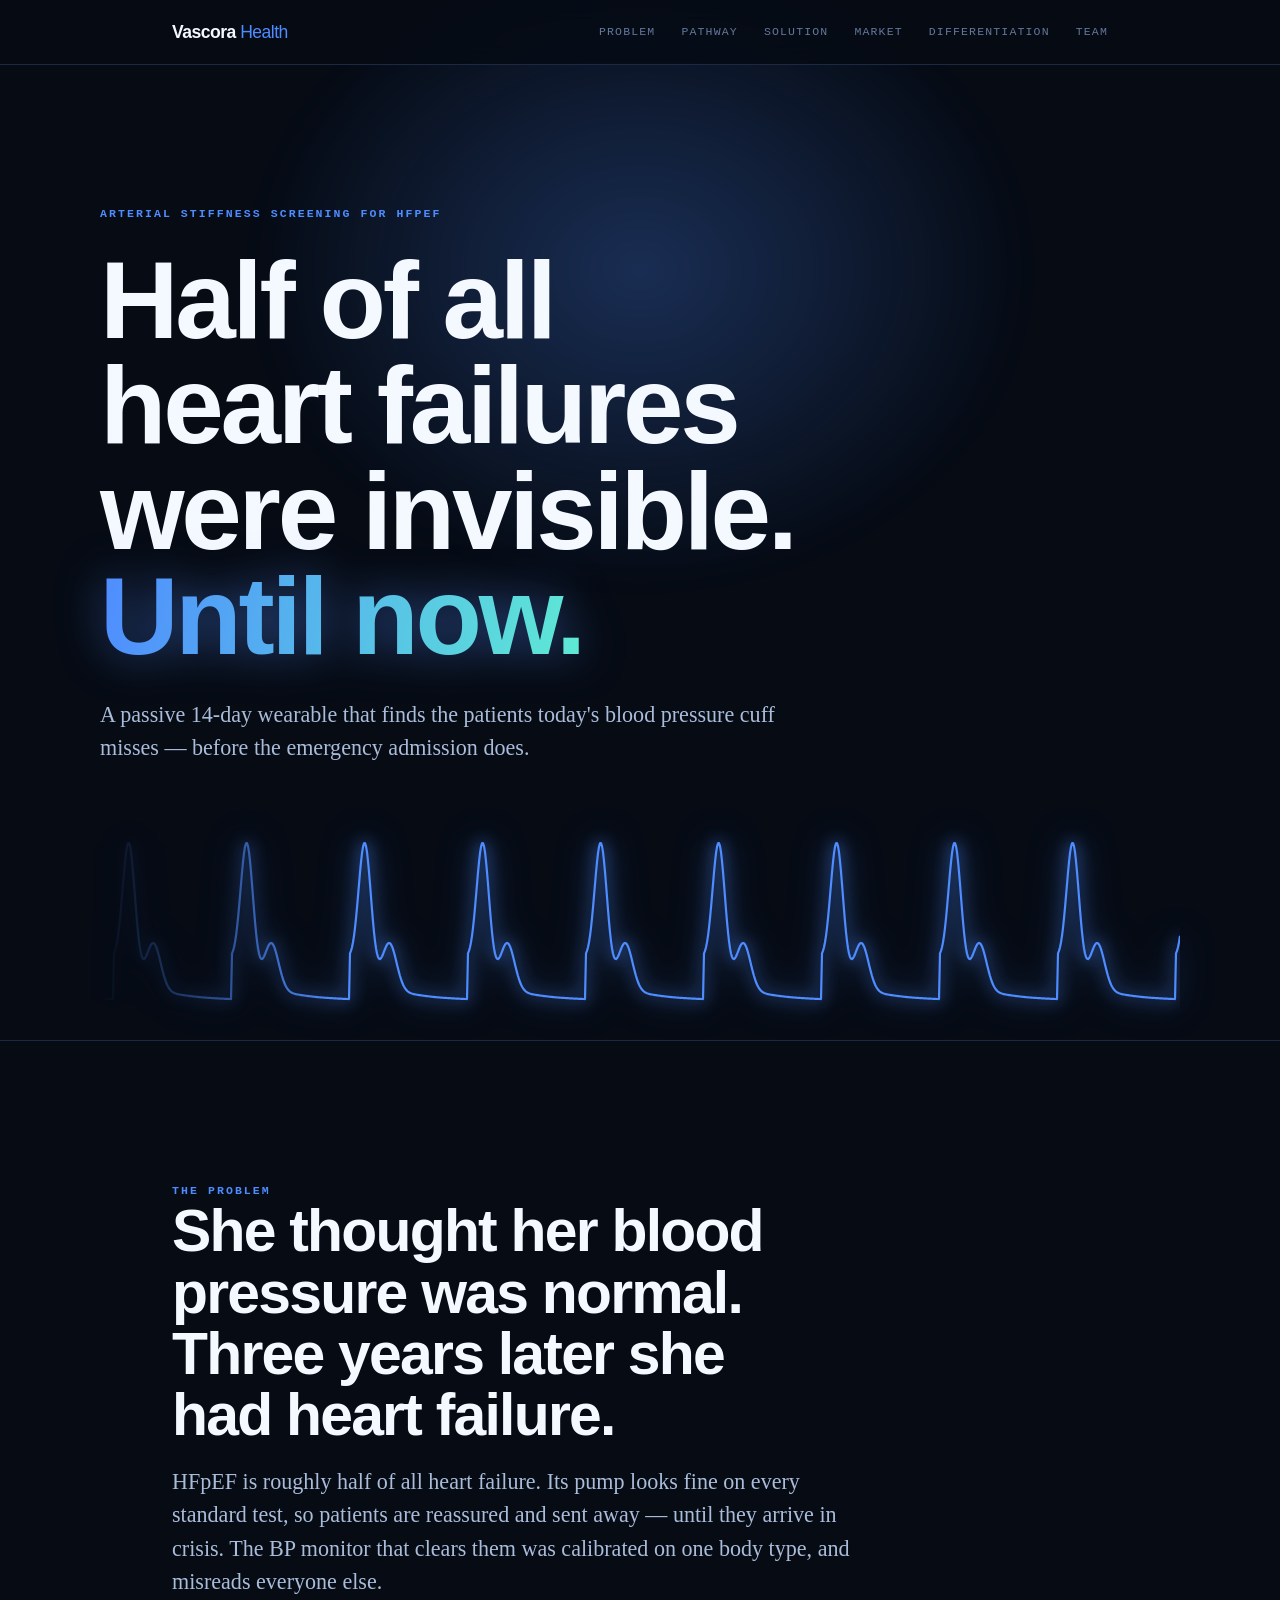
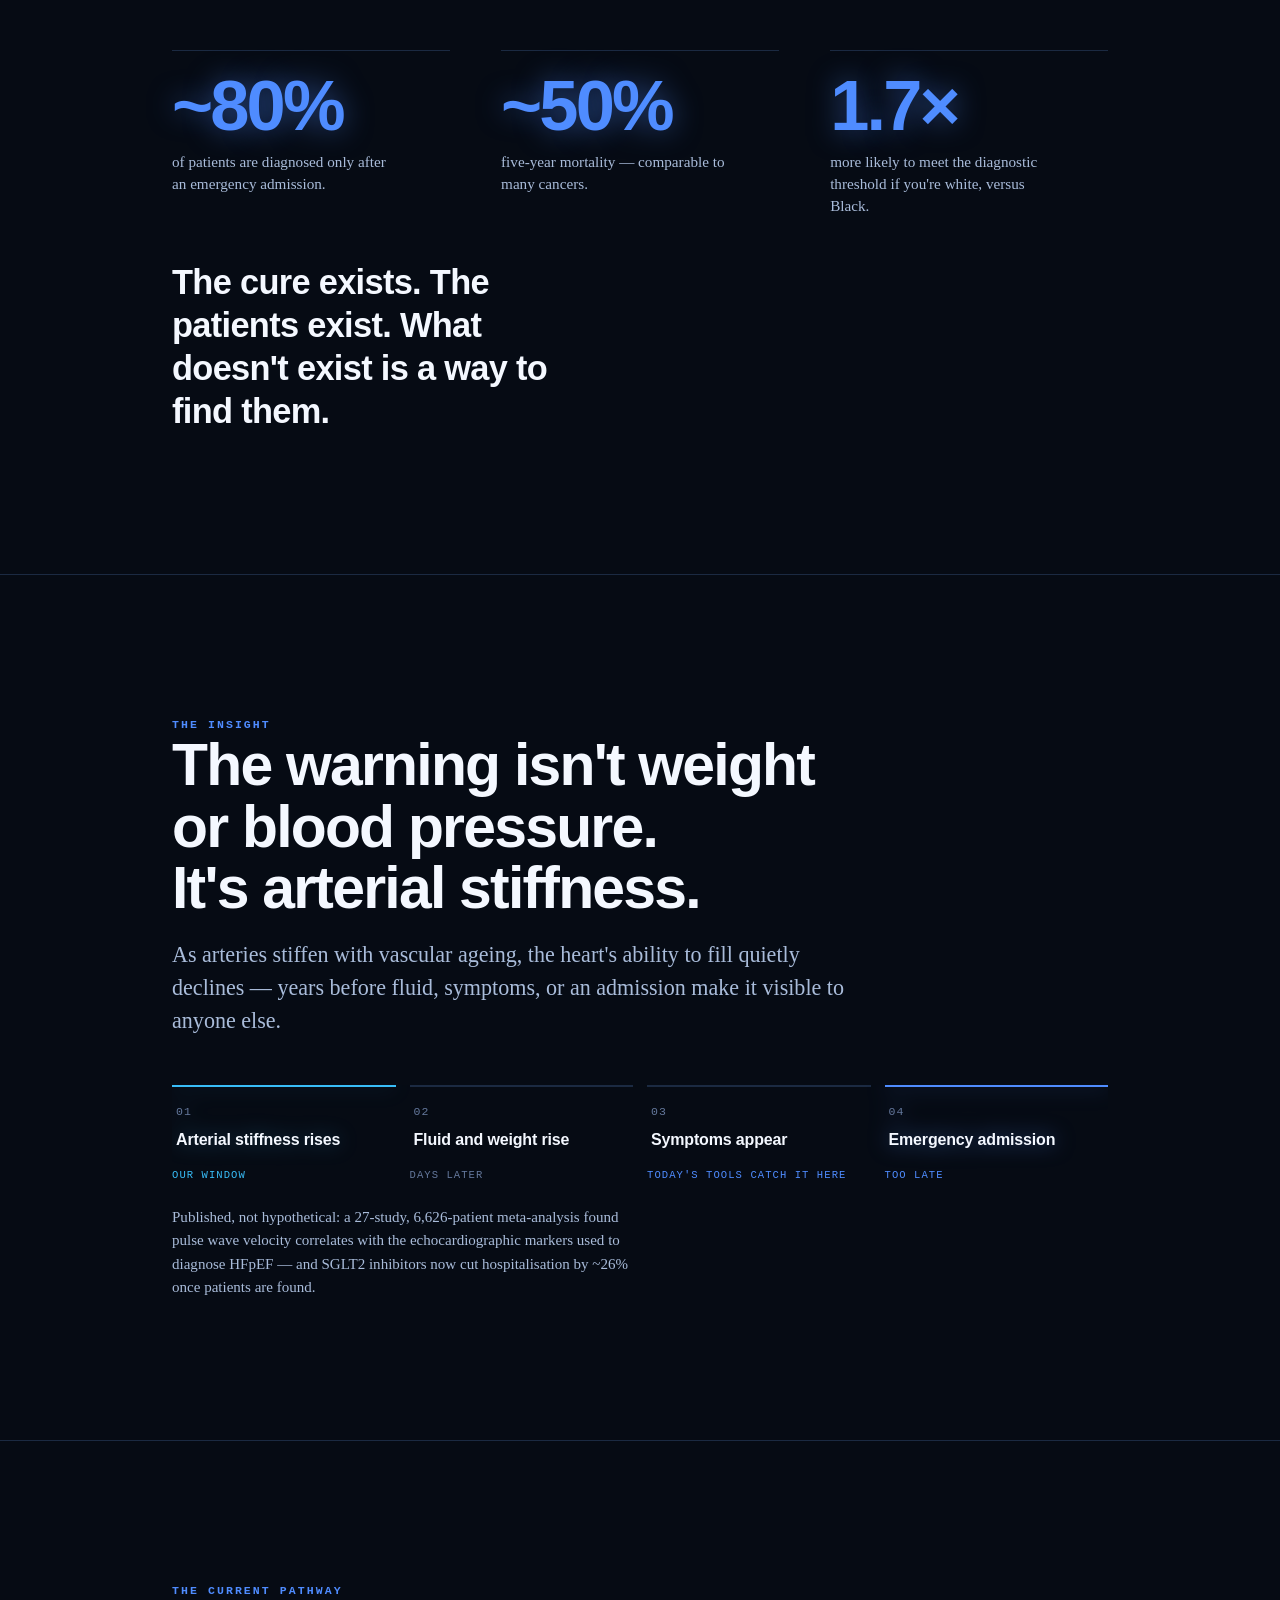
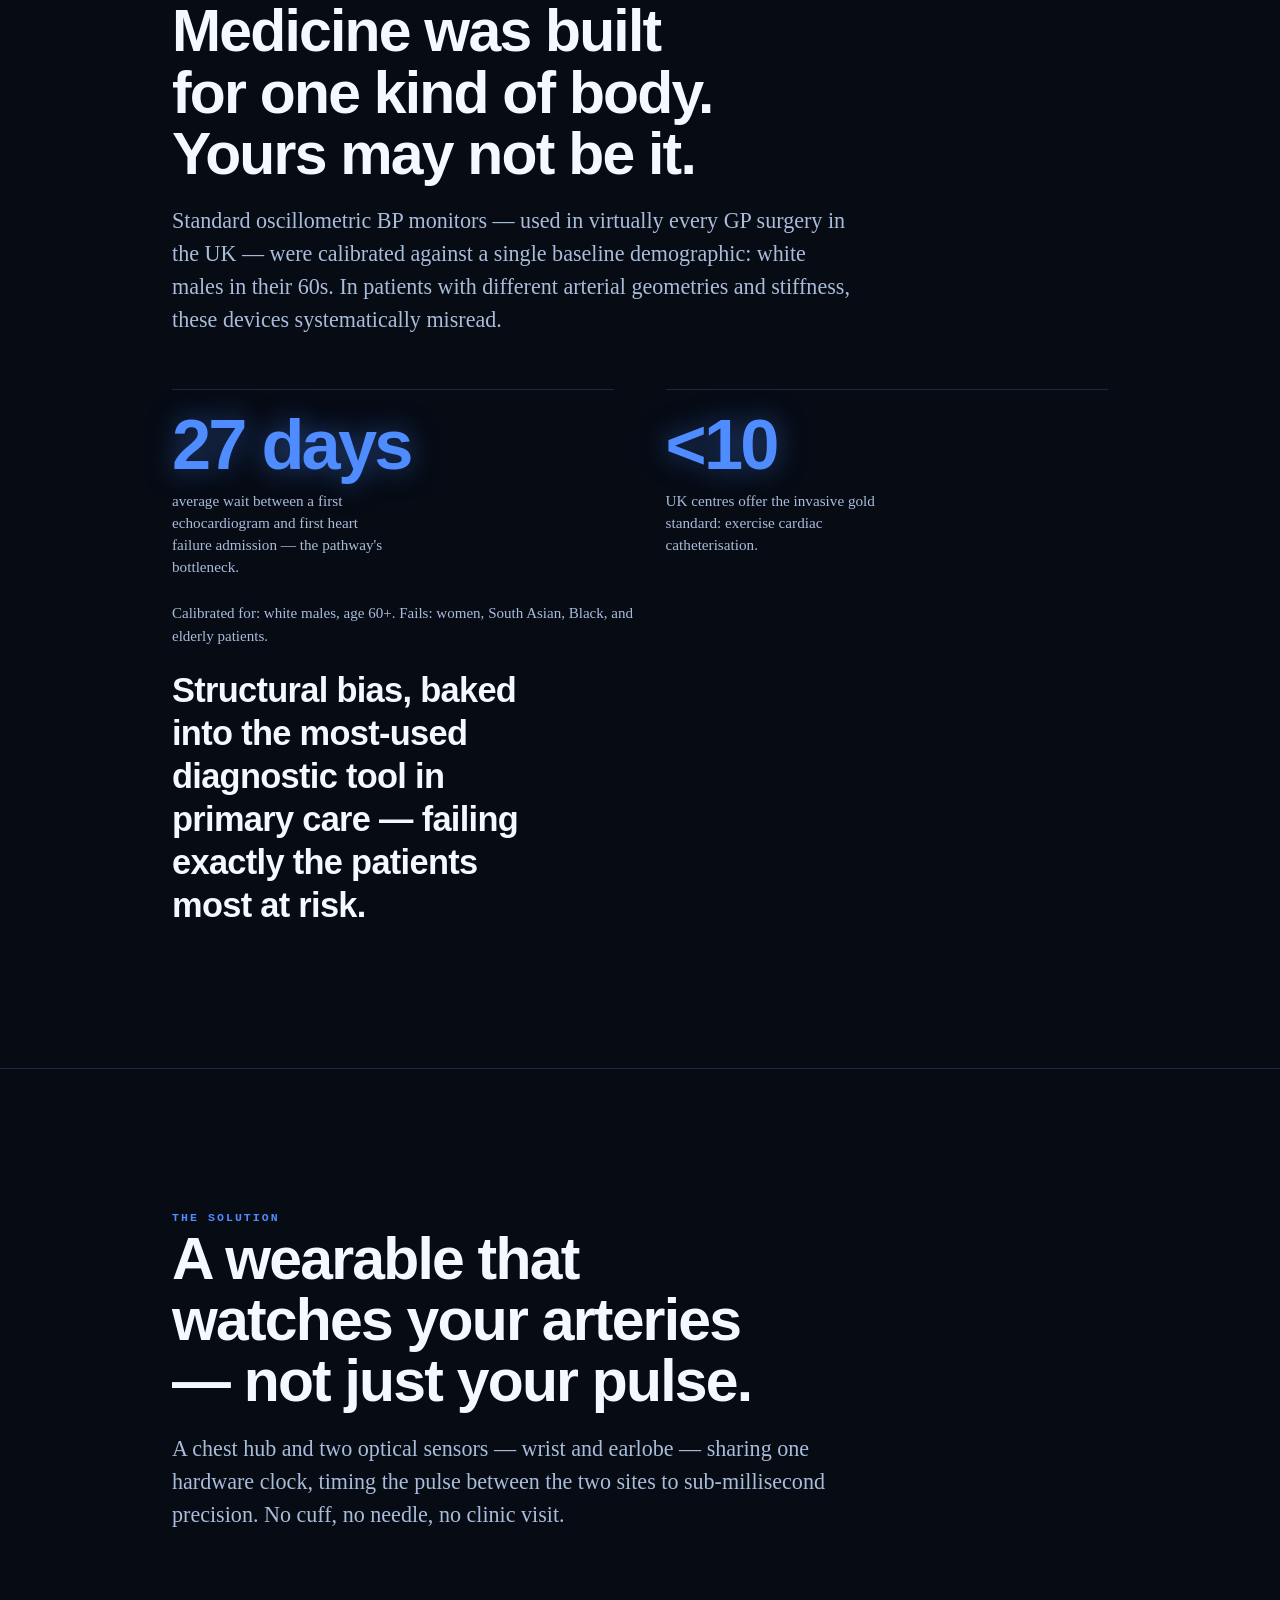
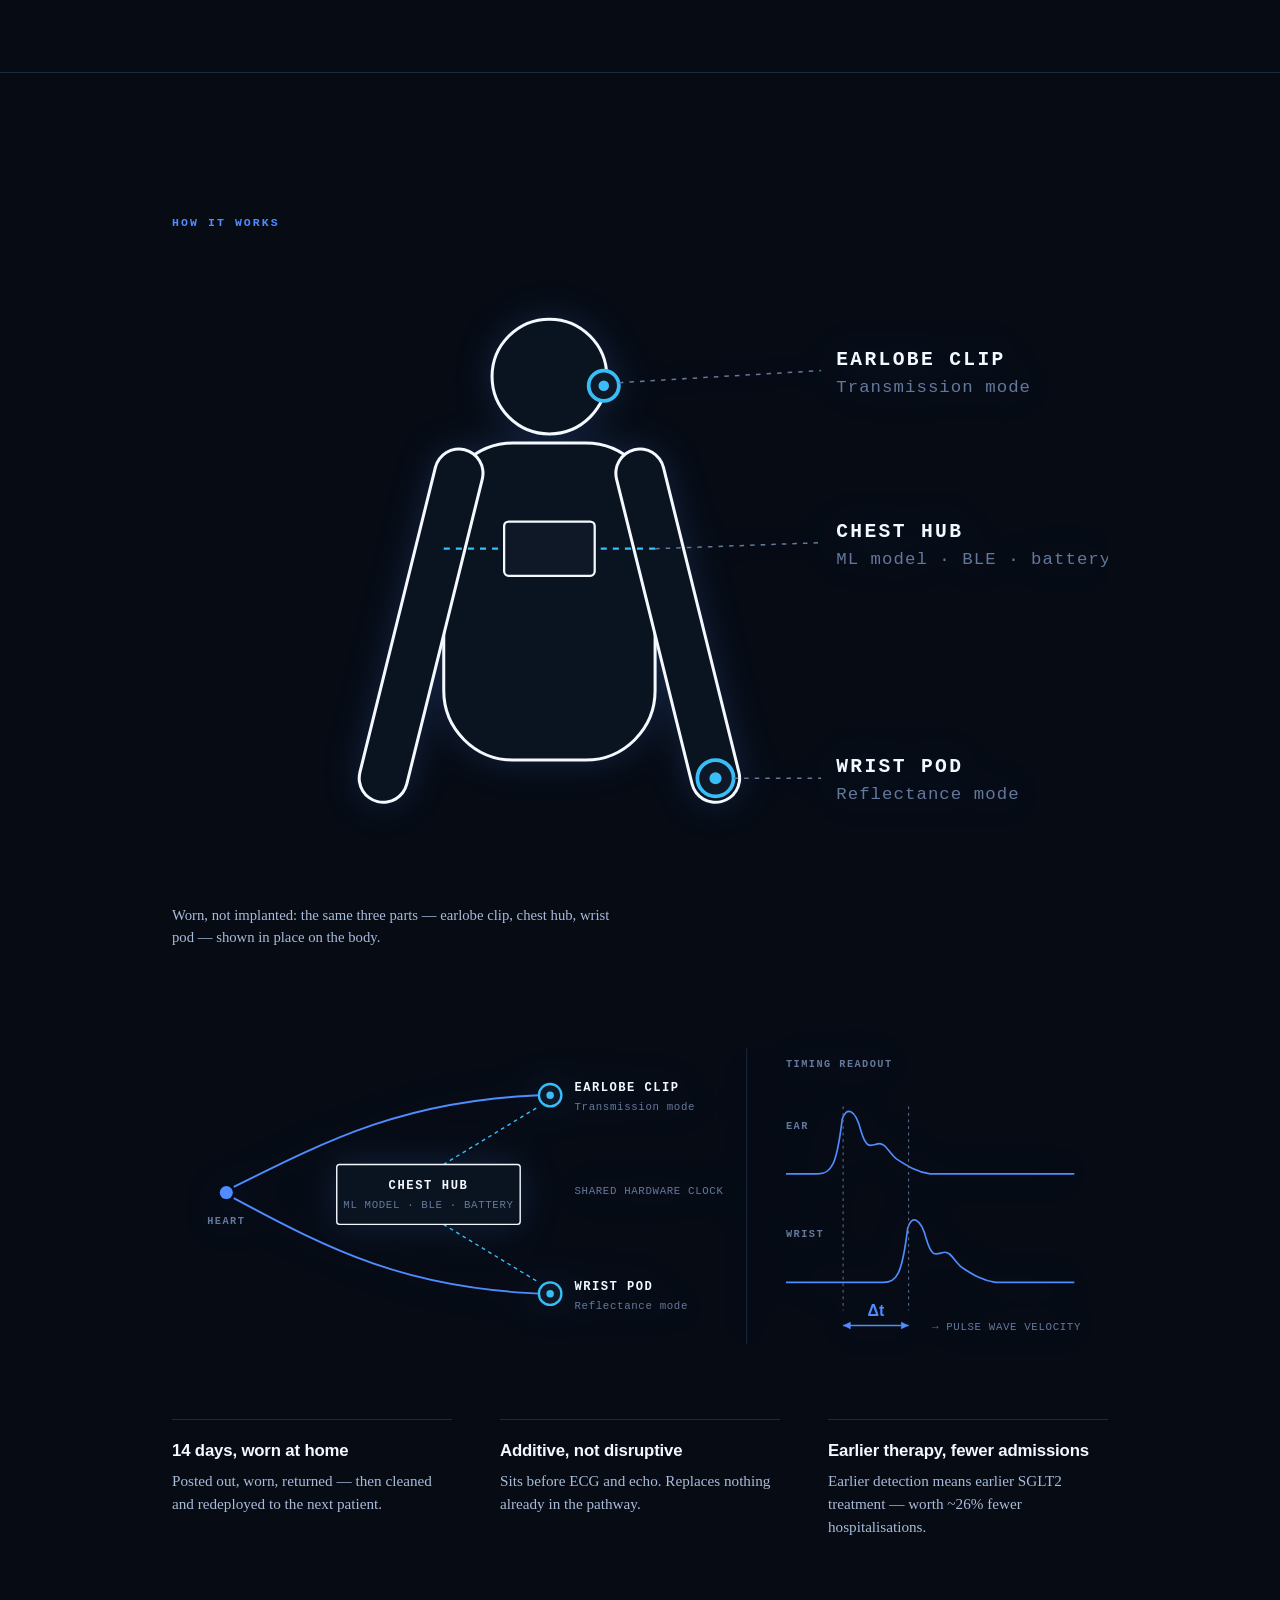
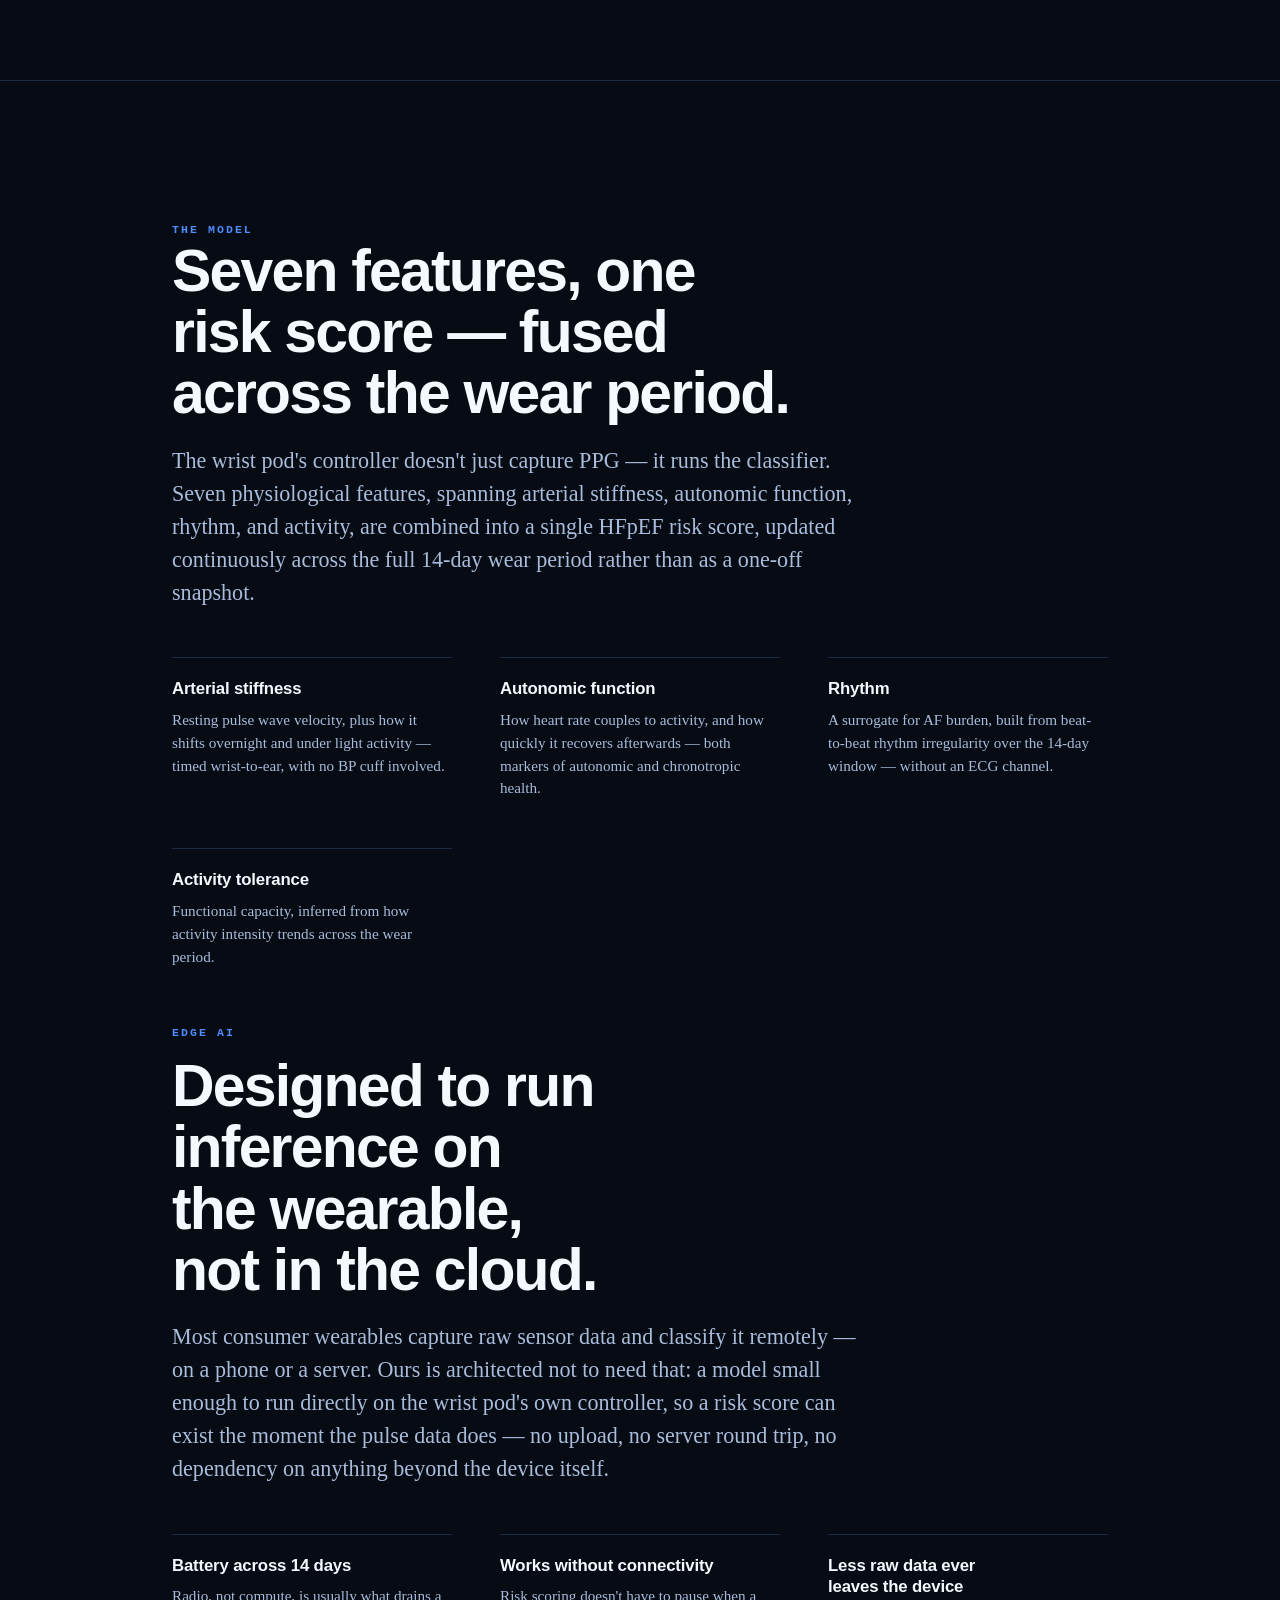
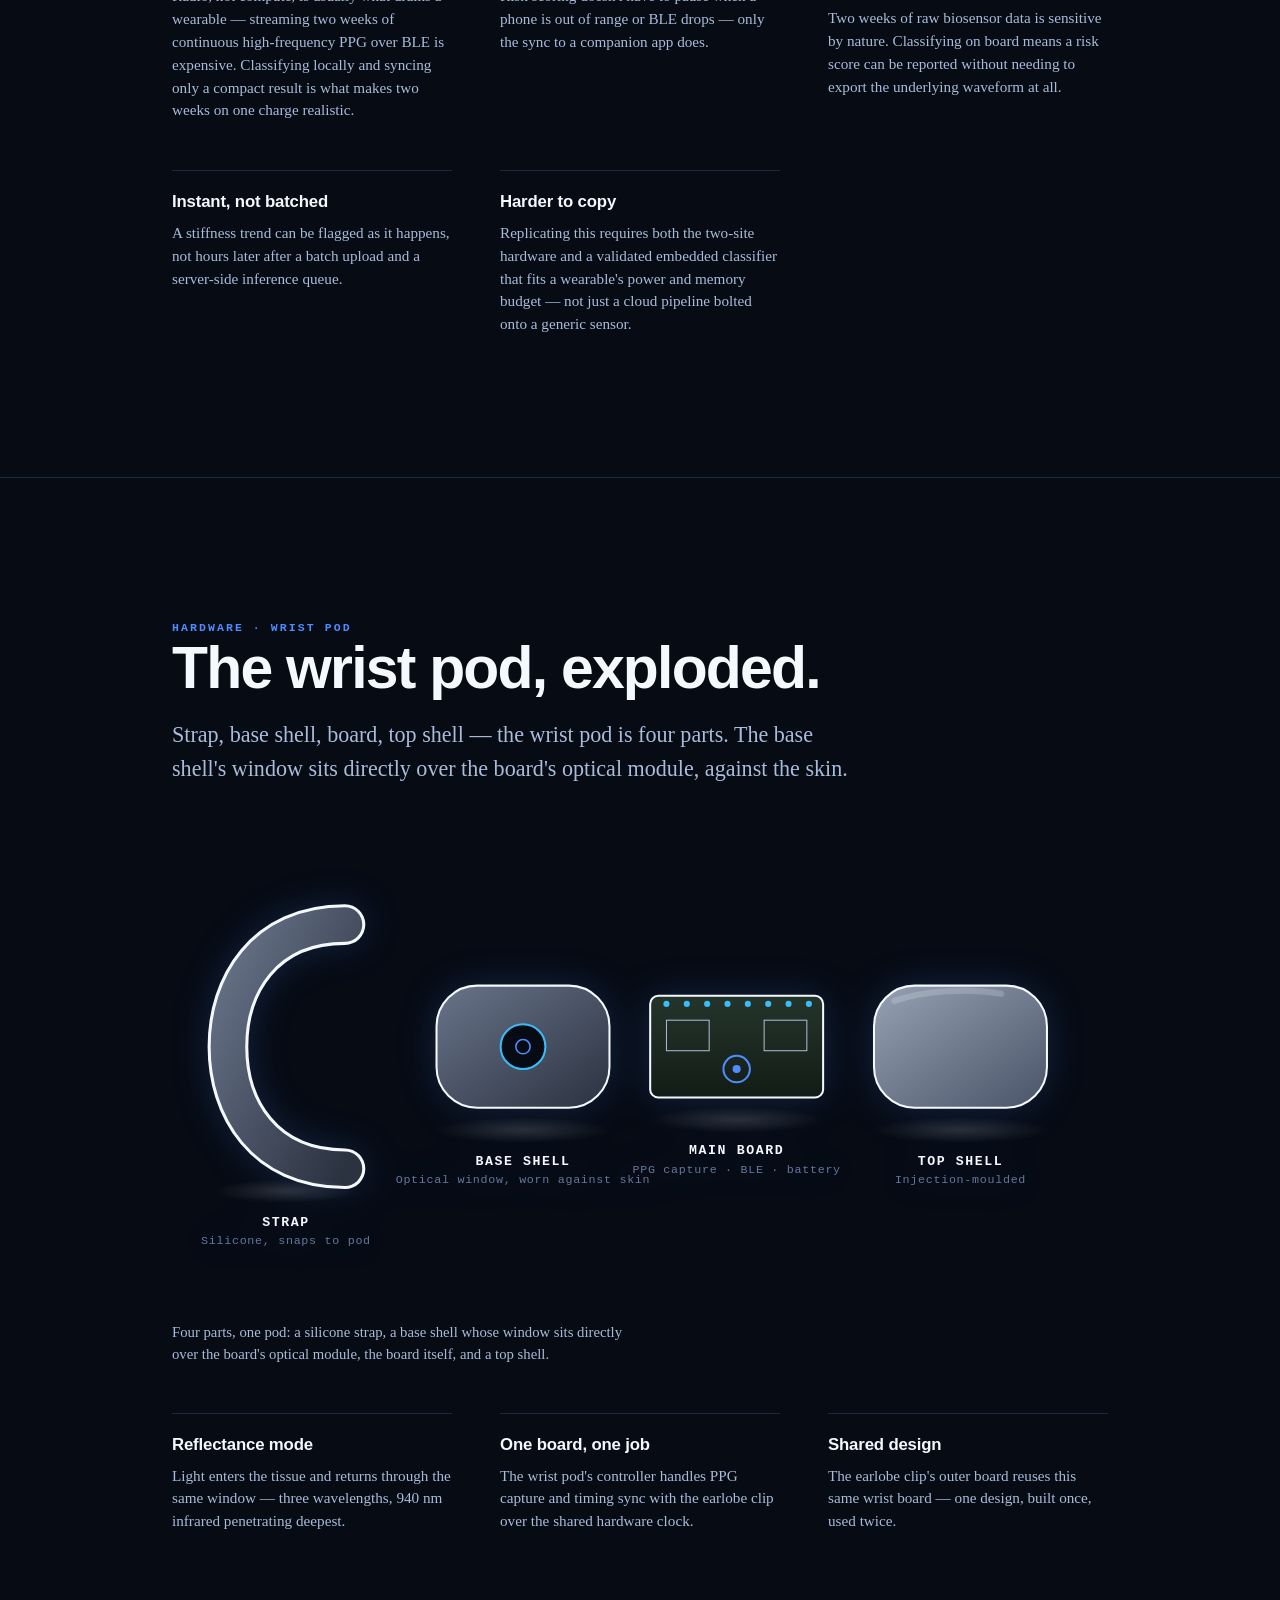
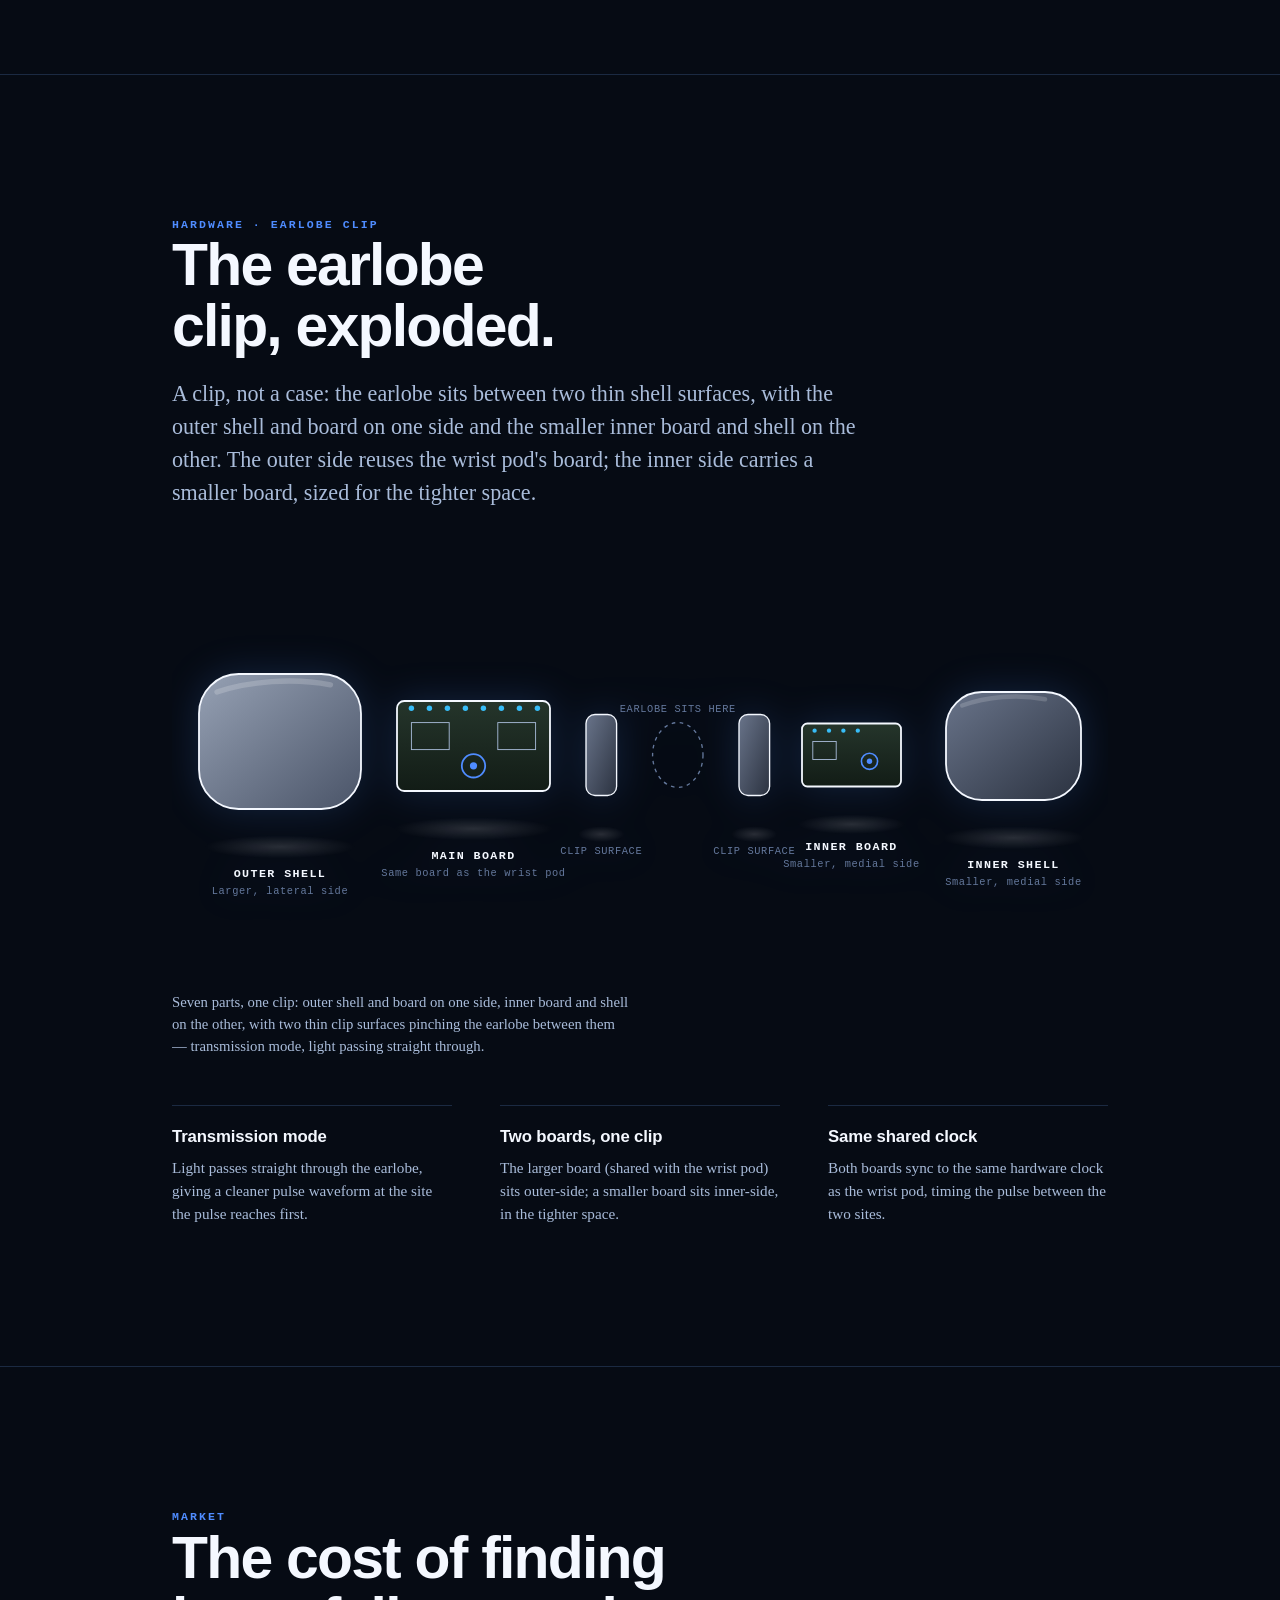
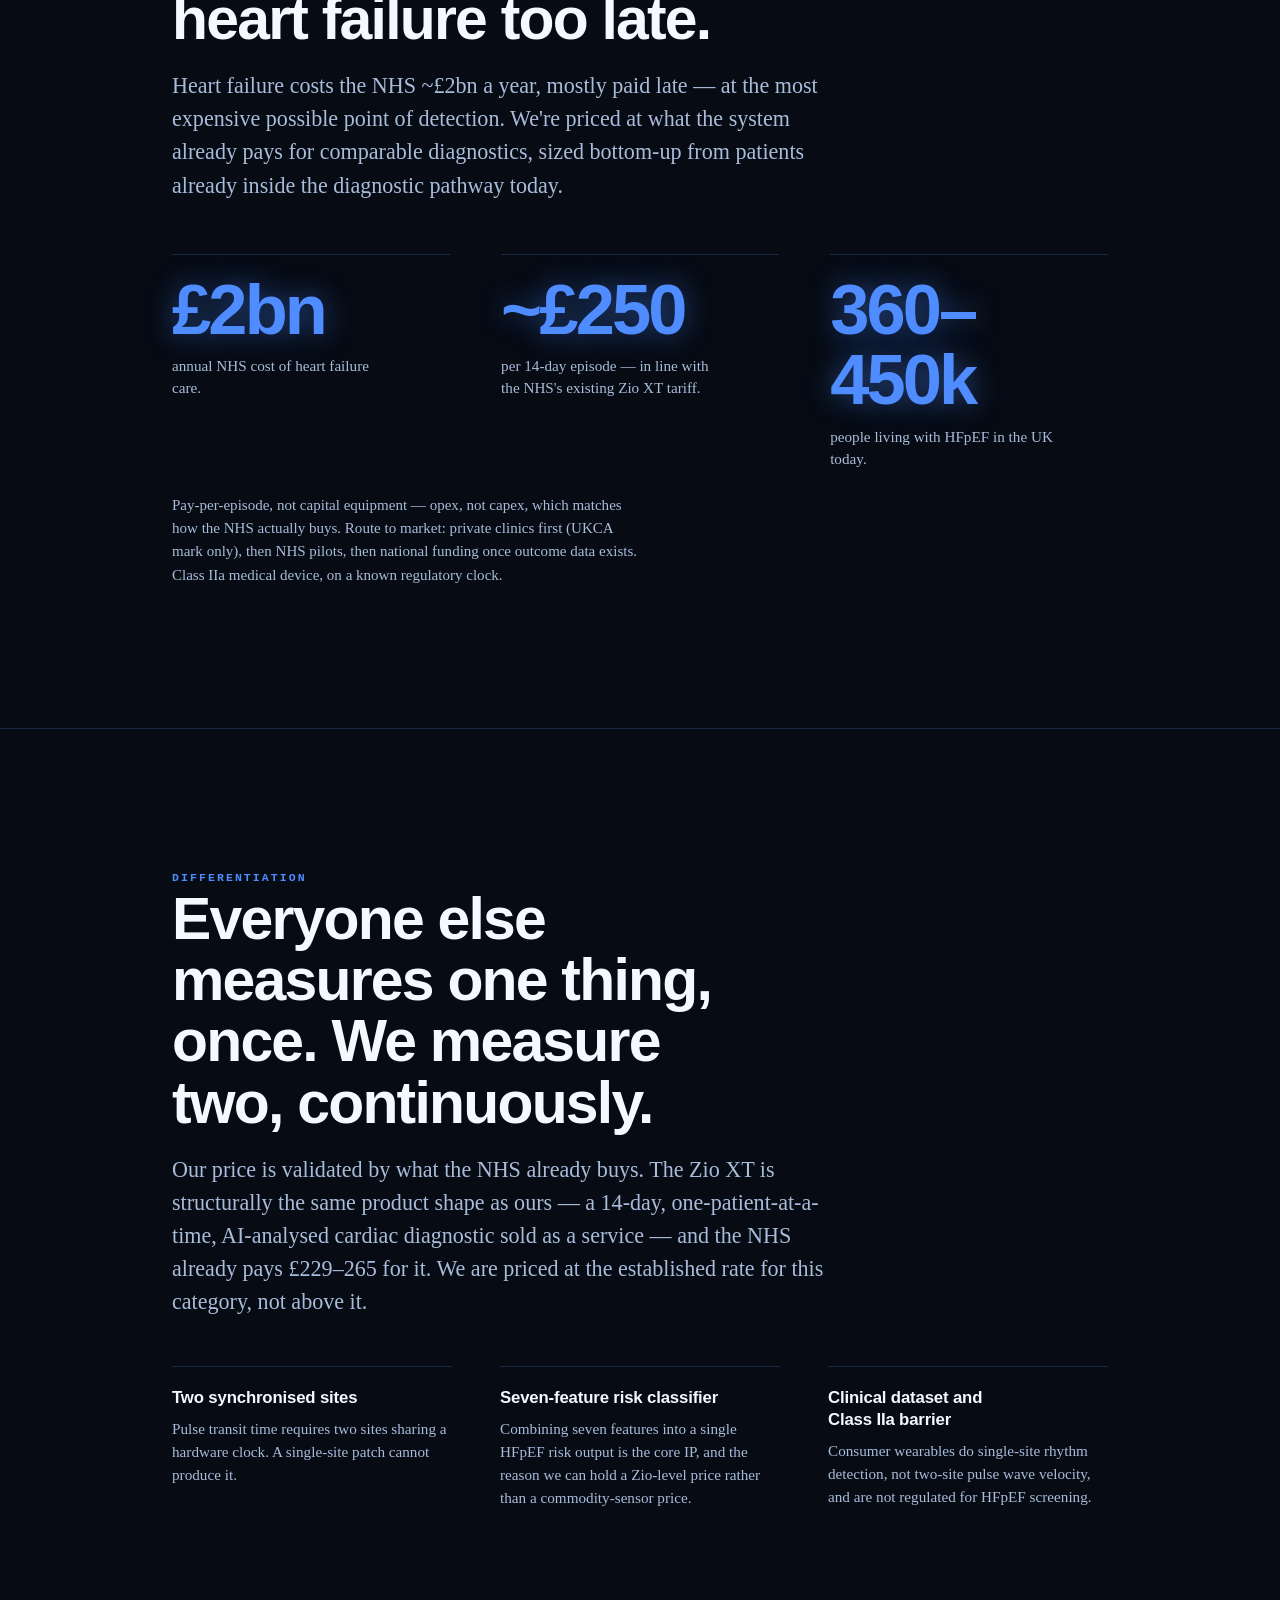
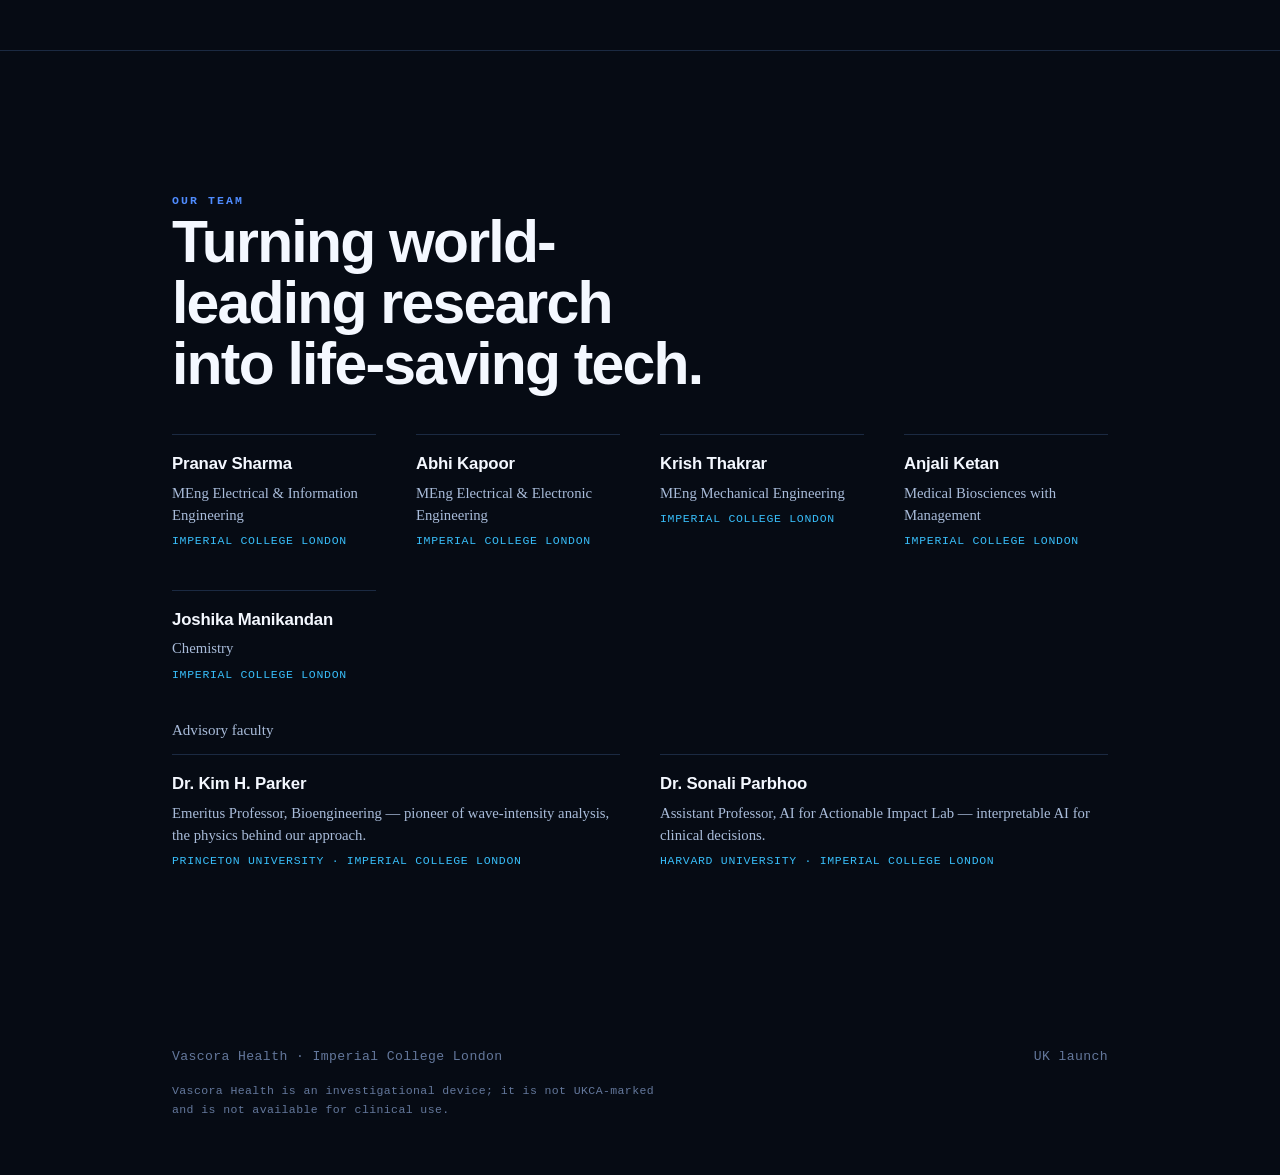
==== commit 4be00f02: "Correct ML model section against invention disclosure: seven features not six, accurate feature axes" ====
--- a/index.html
+++ b/index.html
@@ -207,26 +207,26 @@
 <section id="model">
   <div class="wrap">
     <p class="eyebrow">The model</p>
-    <h2>Six features, one risk score — computed on the device itself.</h2>
-    <p class="lede" style="margin-top:20px">The wrist pod's controller doesn't just capture PPG — it runs the classifier. Six physiological features, derived from the dual-site pulse timing and pulse morphology, are combined into a single HFpEF risk score on board, updated continuously across the full 14-day wear period rather than as a one-off snapshot.</p>
+    <h2>Seven features, one risk score — fused across the wear period.</h2>
+    <p class="lede" style="margin-top:20px">The wrist pod's controller doesn't just capture PPG — it runs the classifier. Seven physiological features, spanning arterial stiffness, autonomic function, rhythm, and activity, are combined into a single HFpEF risk score, updated continuously across the full 14-day wear period rather than as a one-off snapshot.</p>
 
     <div class="feat">
-      <div><h3>Pulse wave velocity</h3><p>The core signal: the Δt between wrist and ear arrival, converted to arterial stiffness — the earliest marker in the cascade, and the one no BP cuff can see.</p></div>
-      <div><h3>Pulse morphology</h3><p>Waveform shape at each site, not just timing — the upstroke, dicrotic notch and decay of the pulse, compared wrist-to-ear rather than read in isolation.</p></div>
-      <div><h3>Rhythm &amp; AF detection</h3><p>Atrial fibrillation, a common HFpEF comorbidity, flagged from pulse rhythm over the full 14-day window — without an ECG channel.</p></div>
-      <div><h3>Signal quality &amp; calibration</h3><p>Three optical wavelengths correct for skin-tone effects before a single feature is computed — the fix is built into the sensor, not bolted on afterwards.</p></div>
+      <div><h3>Arterial stiffness</h3><p>Resting pulse wave velocity, plus how it shifts overnight and under light activity — timed wrist-to-ear, with no BP cuff involved.</p></div>
+      <div><h3>Autonomic function</h3><p>How heart rate couples to activity, and how quickly it recovers afterwards — both markers of autonomic and chronotropic health.</p></div>
+      <div><h3>Rhythm</h3><p>A surrogate for AF burden, built from beat-to-beat rhythm irregularity over the 14-day window — without an ECG channel.</p></div>
+      <div><h3>Activity tolerance</h3><p>Functional capacity, inferred from how activity intensity trends across the wear period.</p></div>
     </div>
 
     <div class="block" style="margin-top:56px">
       <p class="eyebrow">Edge AI</p>
-      <h2 class="sub" style="margin:12px 0 20px">Inference happens on the wearable, not in the cloud.</h2>
-      <p class="lede">Most consumer wearables capture raw sensor data and classify it remotely — on a phone or a server. Ours doesn't have to. The six-feature model is small enough to run directly on the wrist pod's own controller, so the risk score exists the moment the pulse data does: no upload, no server round trip, no dependency on anything beyond the device itself.</p>
+      <h2 class="sub" style="margin:12px 0 20px">Designed to run inference on the wearable, not in the cloud.</h2>
+      <p class="lede">Most consumer wearables capture raw sensor data and classify it remotely — on a phone or a server. Ours is architected not to need that: a model small enough to run directly on the wrist pod's own controller, so a risk score can exist the moment the pulse data does — no upload, no server round trip, no dependency on anything beyond the device itself.</p>
 
       <div class="feat">
         <div><h3>Battery across 14 days</h3><p>Radio, not compute, is usually what drains a wearable — streaming two weeks of continuous high-frequency PPG over BLE is expensive. Classifying locally and syncing only a compact result is what makes two weeks on one charge realistic.</p></div>
-        <div><h3>Works without connectivity</h3><p>Risk scoring doesn't pause when a phone is out of range or BLE drops. The model keeps running on-device; only the sync to a companion app has to wait.</p></div>
+        <div><h3>Works without connectivity</h3><p>Risk scoring doesn't have to pause when a phone is out of range or BLE drops — only the sync to a companion app does.</p></div>
         <div><h3>Less raw data ever leaves the device</h3><p>Two weeks of raw biosensor data is sensitive by nature. Classifying on board means a risk score can be reported without needing to export the underlying waveform at all.</p></div>
-        <div><h3>Instant, not batched</h3><p>An AF episode or a stiffness trend is flagged as it happens, not hours later after a batch upload and a server-side inference queue.</p></div>
+        <div><h3>Instant, not batched</h3><p>A stiffness trend can be flagged as it happens, not hours later after a batch upload and a server-side inference queue.</p></div>
         <div><h3>Harder to copy</h3><p>Replicating this requires both the two-site hardware and a validated embedded classifier that fits a wearable's power and memory budget — not just a cloud pipeline bolted onto a generic sensor.</p></div>
       </div>
     </div>
@@ -452,7 +452,7 @@
 
     <div class="feat">
       <div><h3>Two synchronised sites</h3><p>Pulse transit time requires two sites sharing a hardware clock. A single-site patch cannot produce it.</p></div>
-      <div><h3>Six-feature risk classifier</h3><p>Combining six features into a single HFpEF risk output is the core IP, and the reason we can hold a Zio-level price rather than a commodity-sensor price.</p></div>
+      <div><h3>Seven-feature risk classifier</h3><p>Combining seven features into a single HFpEF risk output is the core IP, and the reason we can hold a Zio-level price rather than a commodity-sensor price.</p></div>
       <div><h3>Clinical dataset and Class IIa barrier</h3><p>Consumer wearables do single-site rhythm detection, not two-site pulse wave velocity, and are not regulated for HFpEF screening.</p></div>
     </div>
   </div>
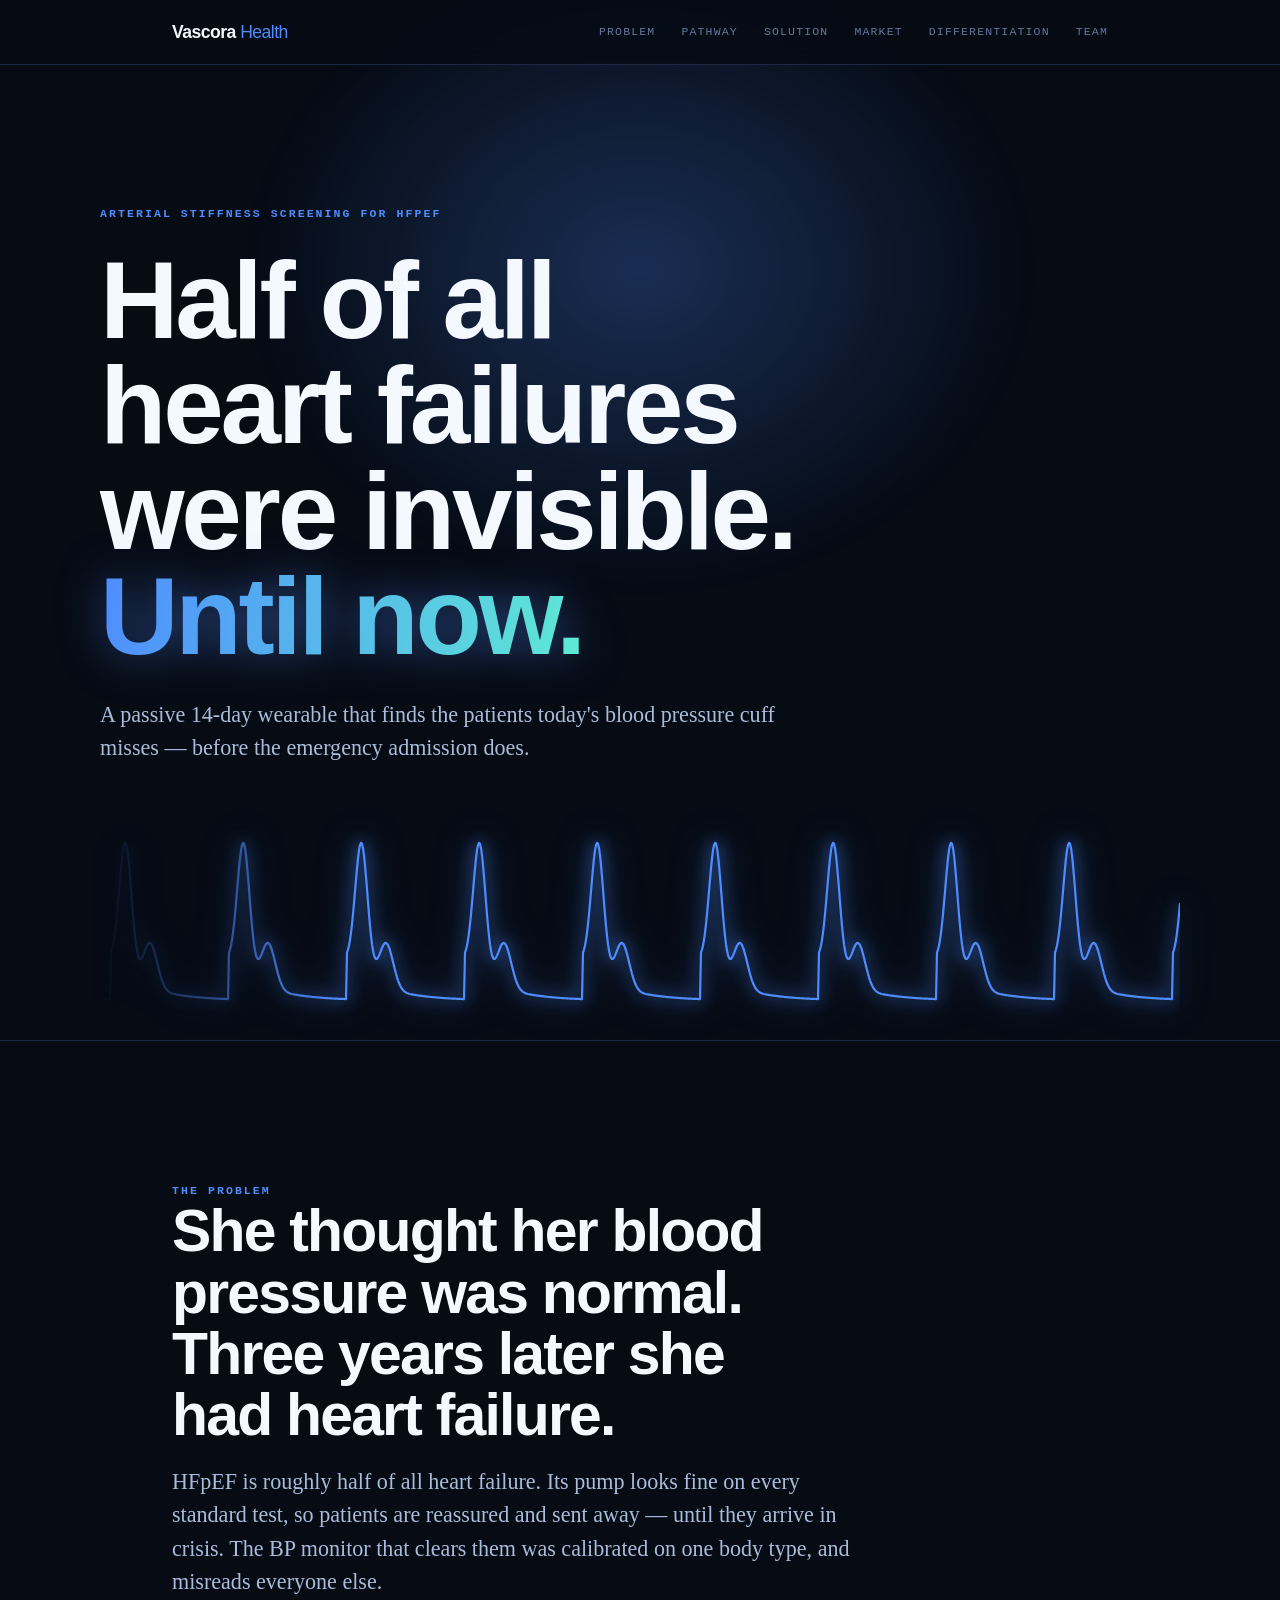
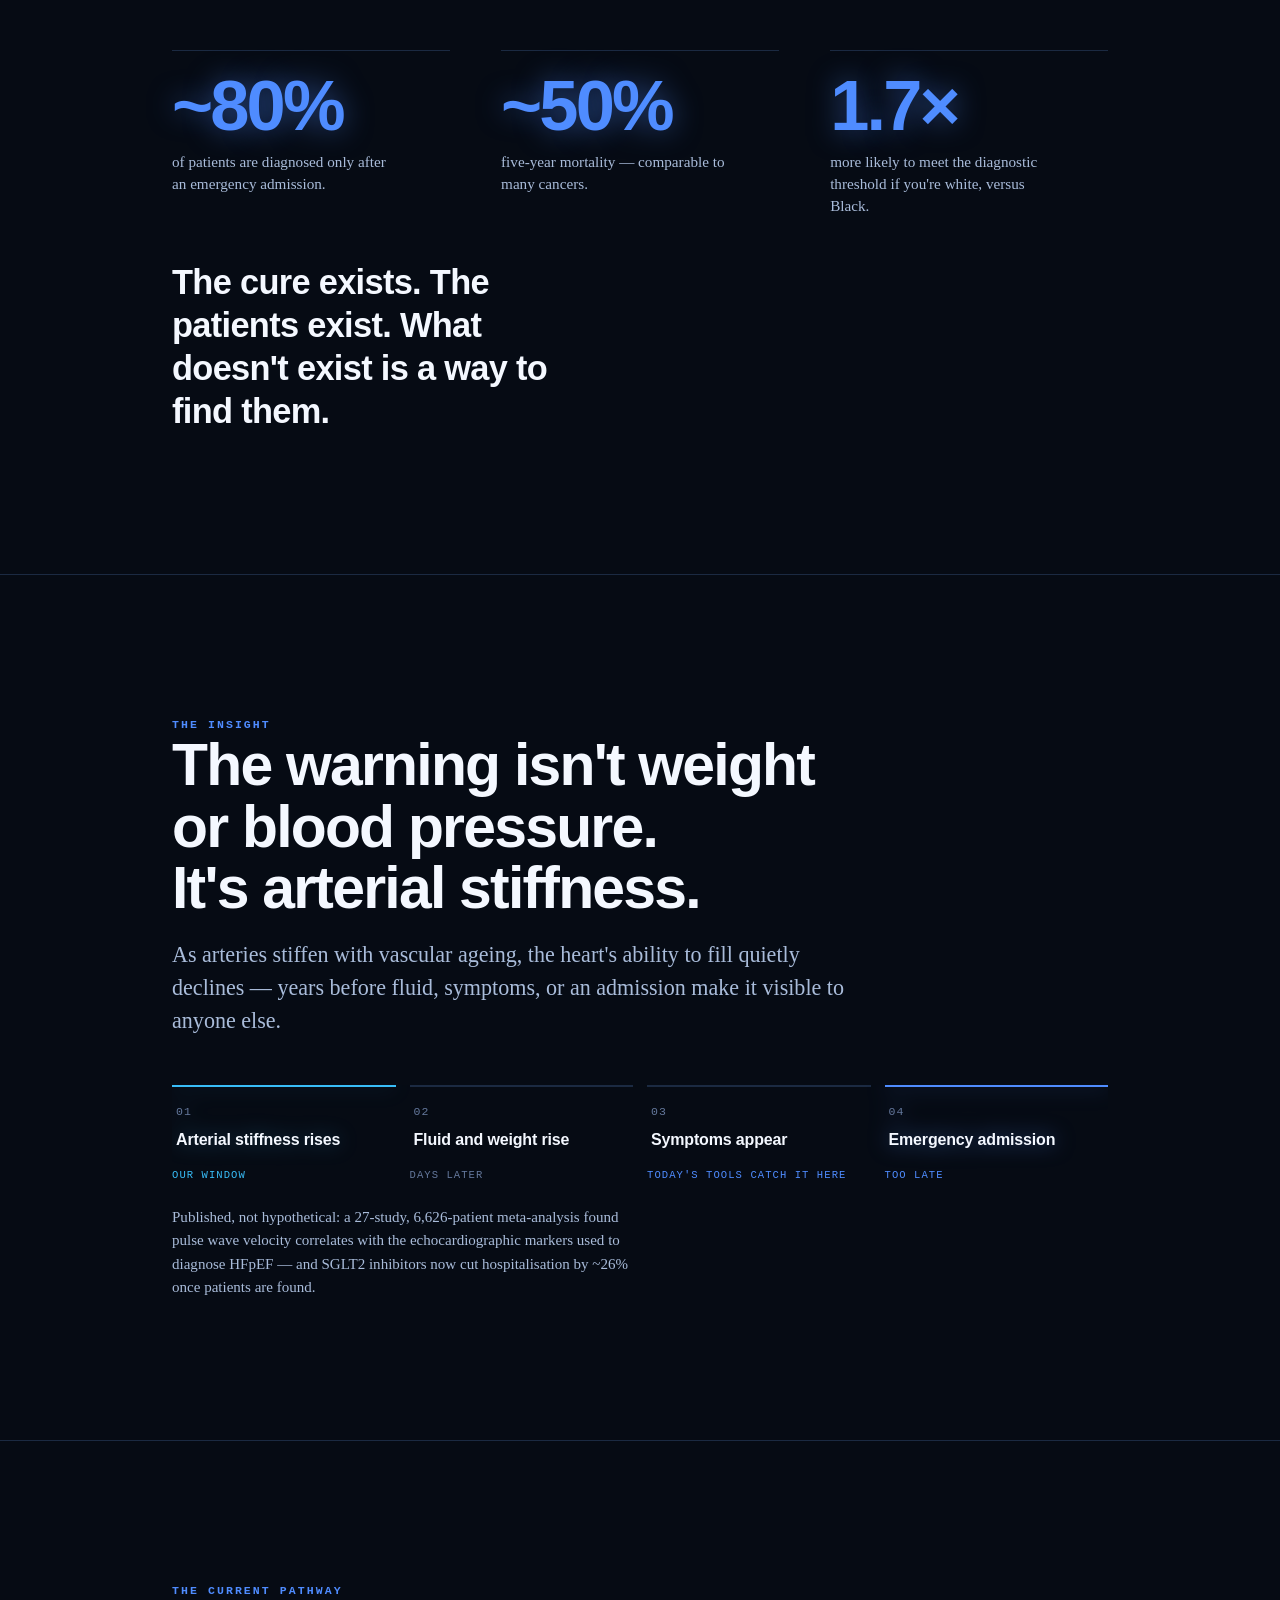
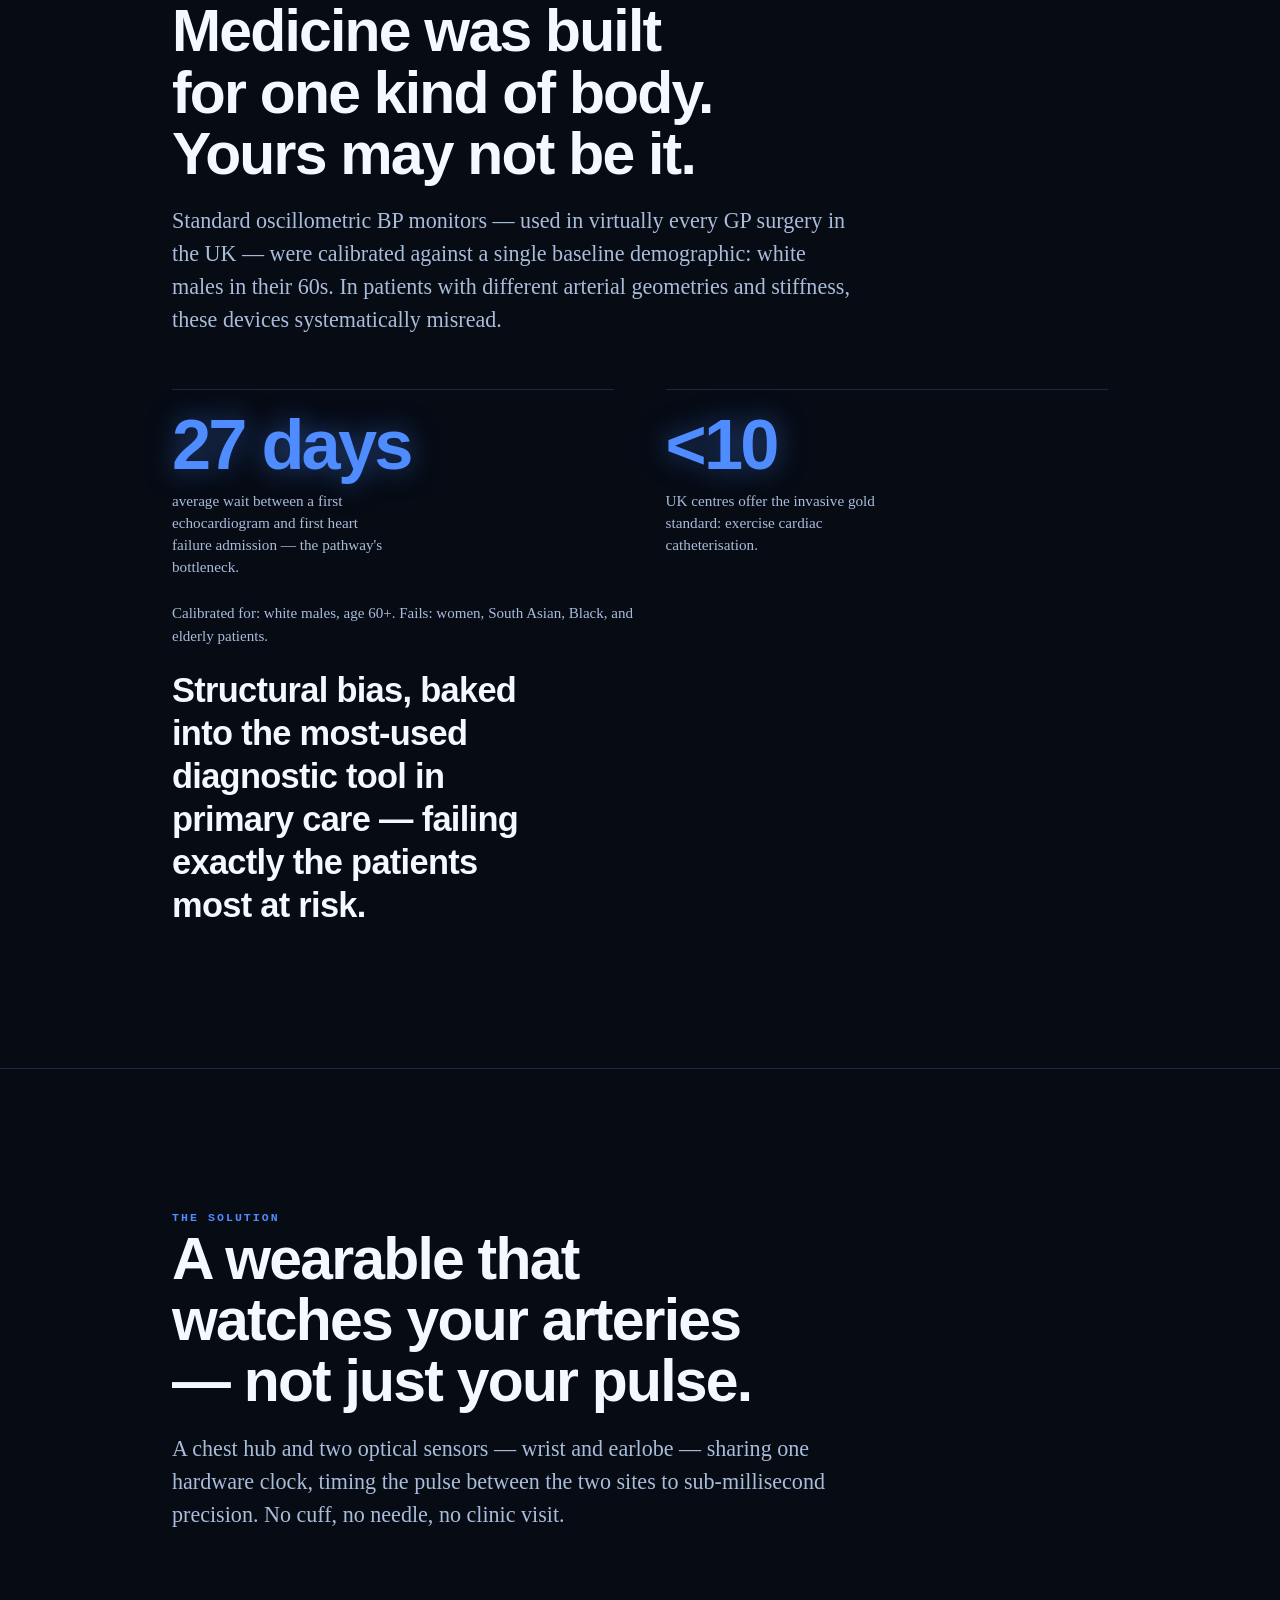
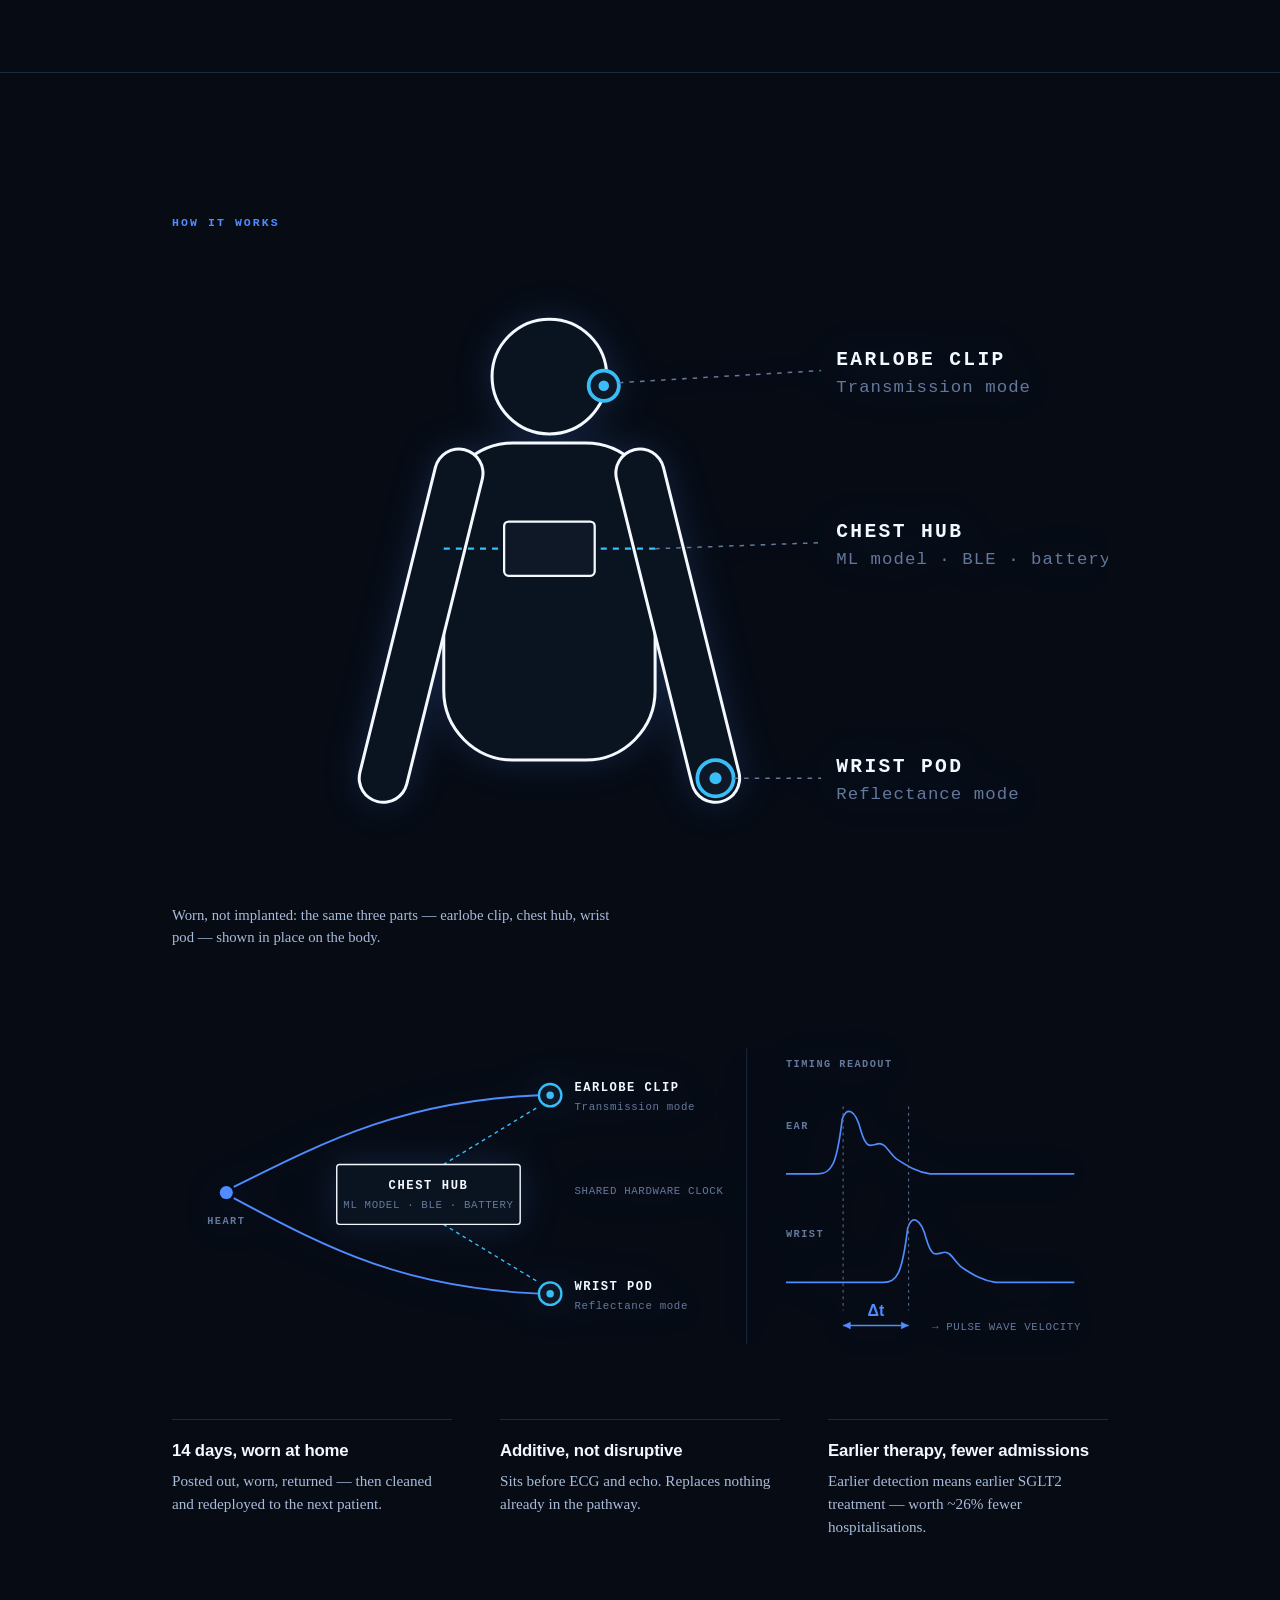
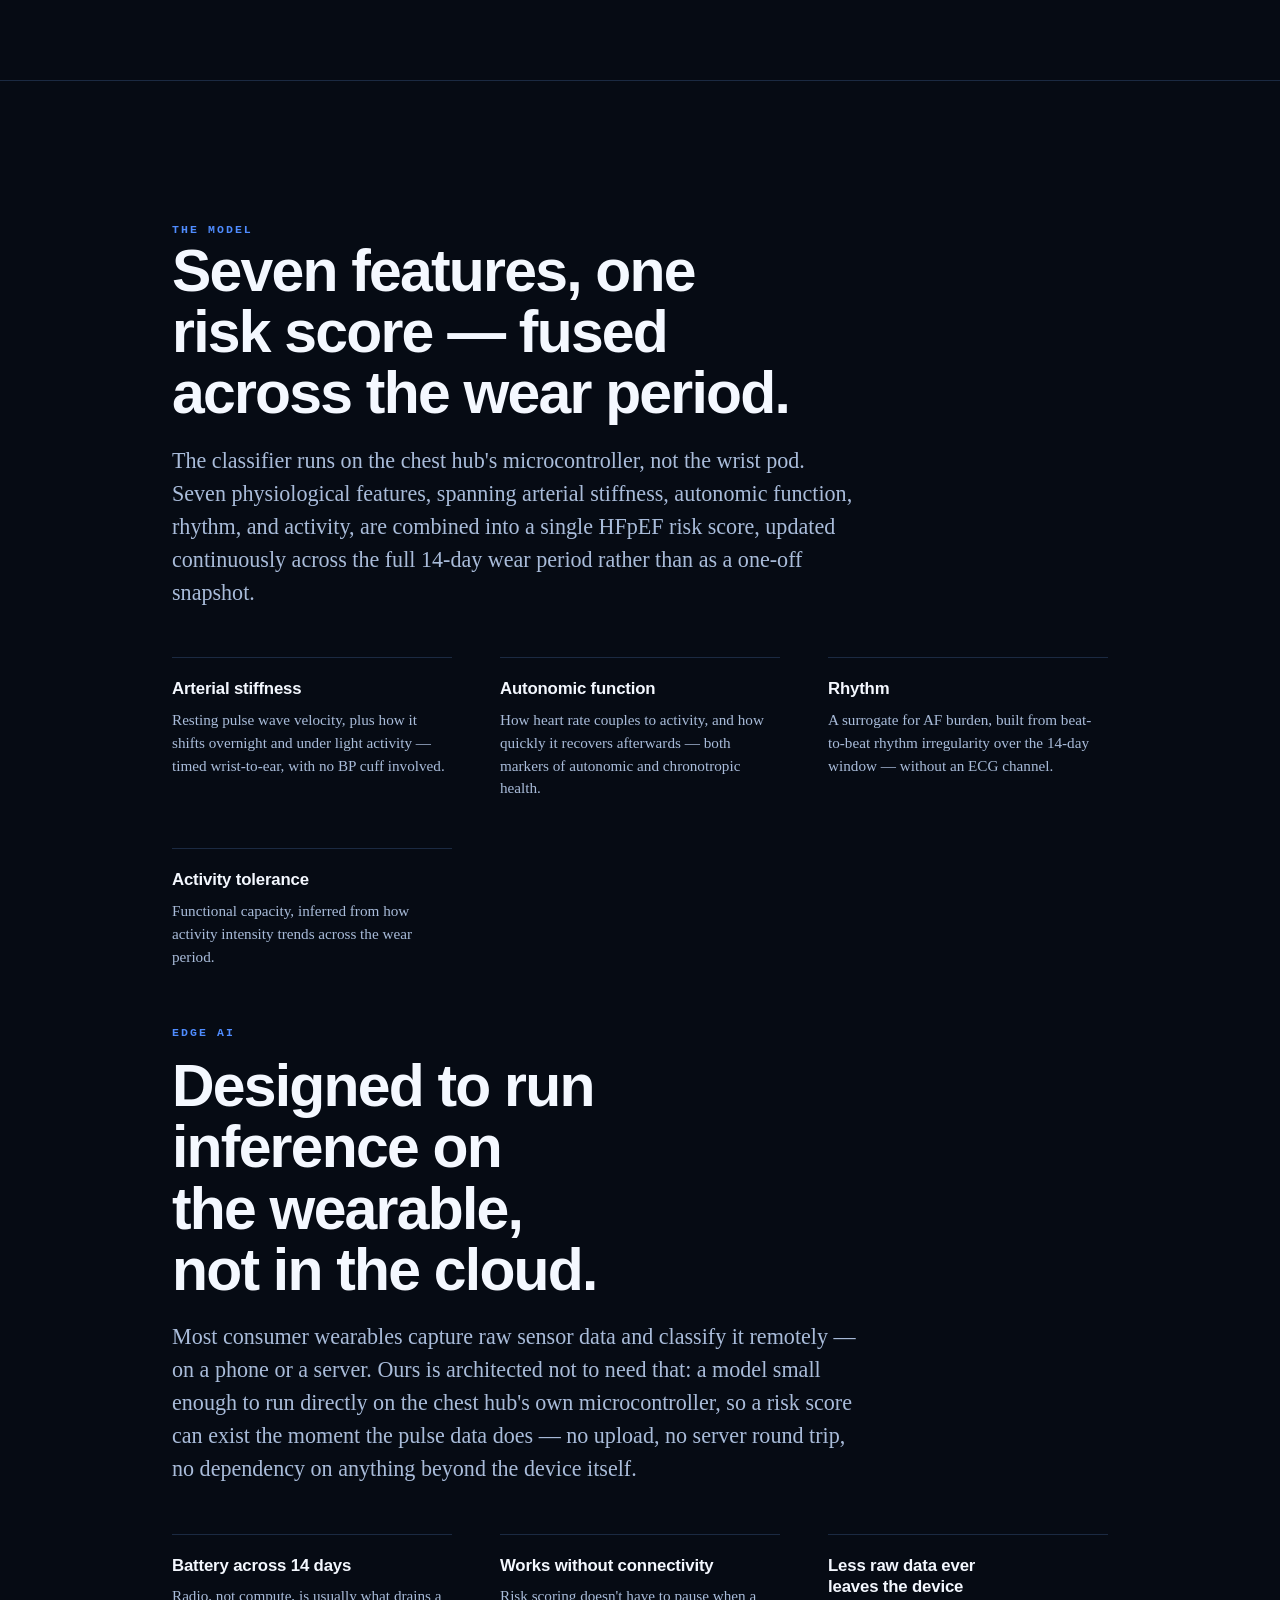
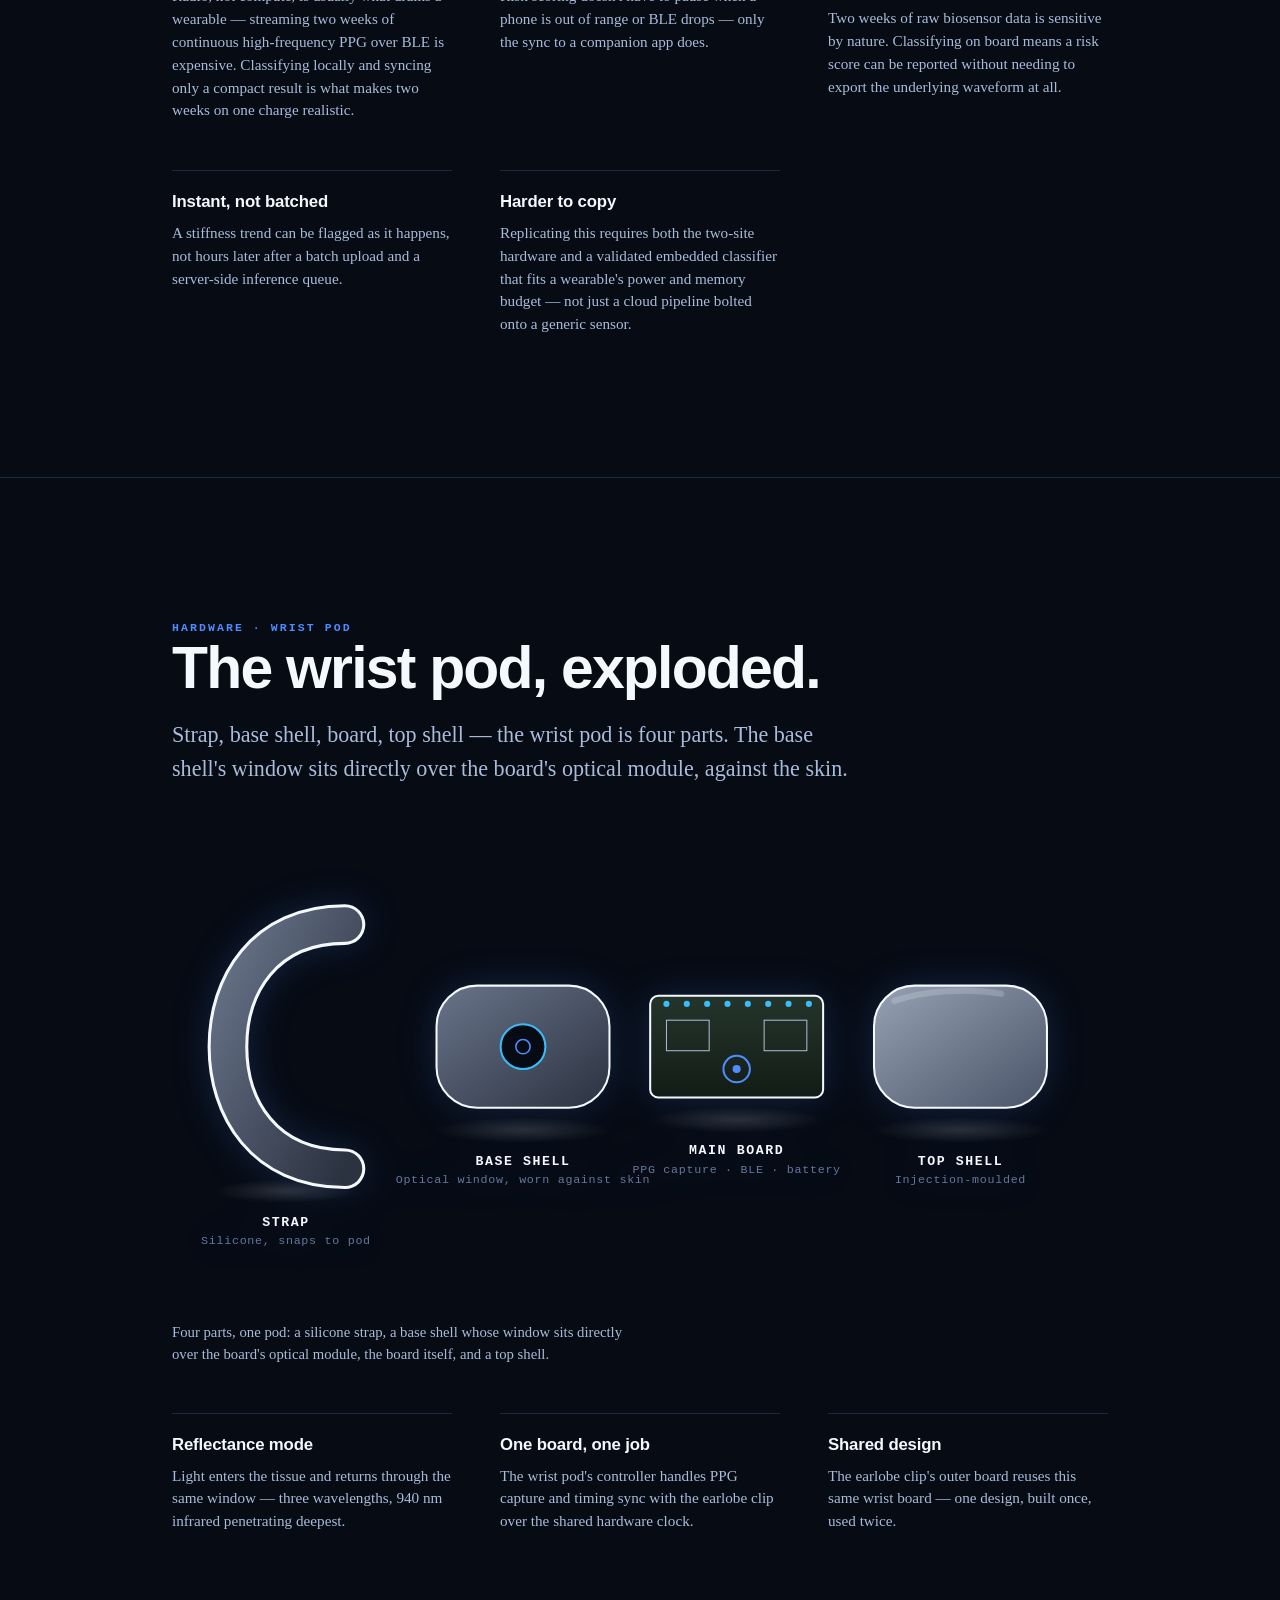
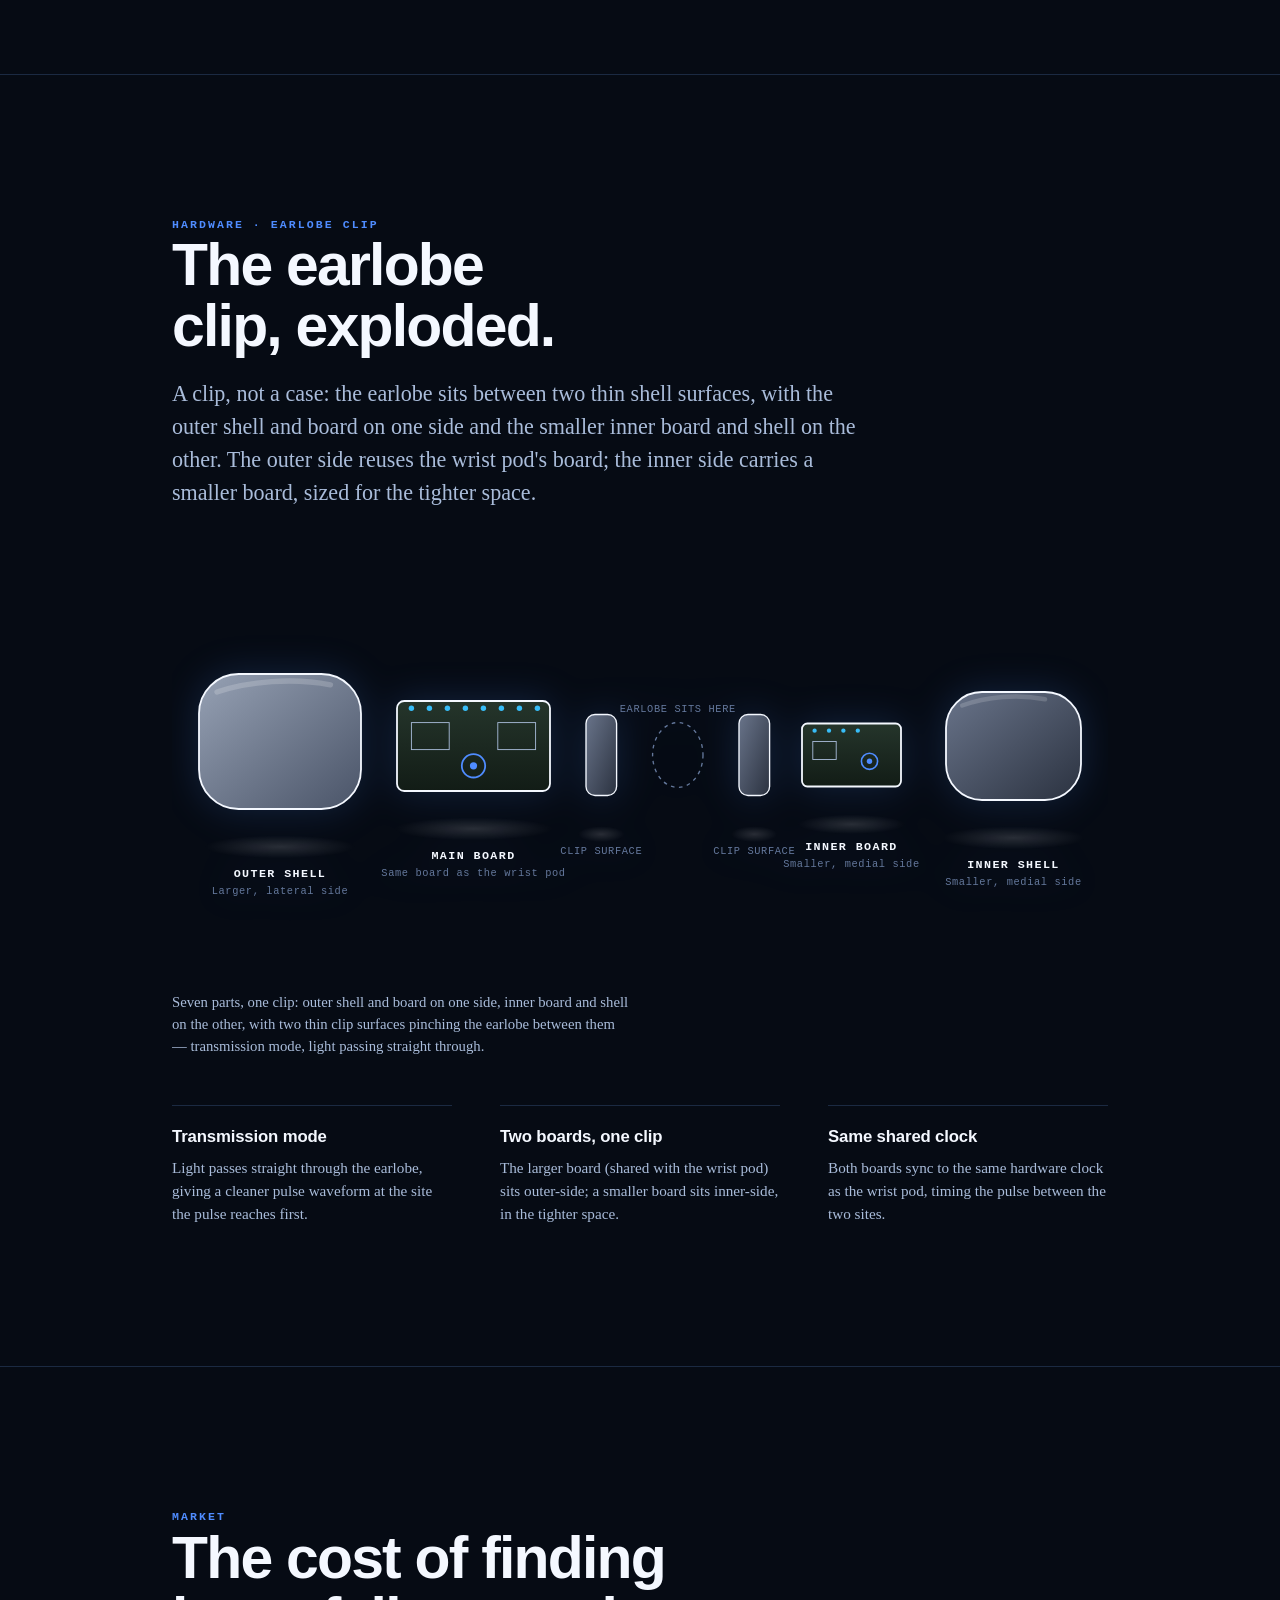
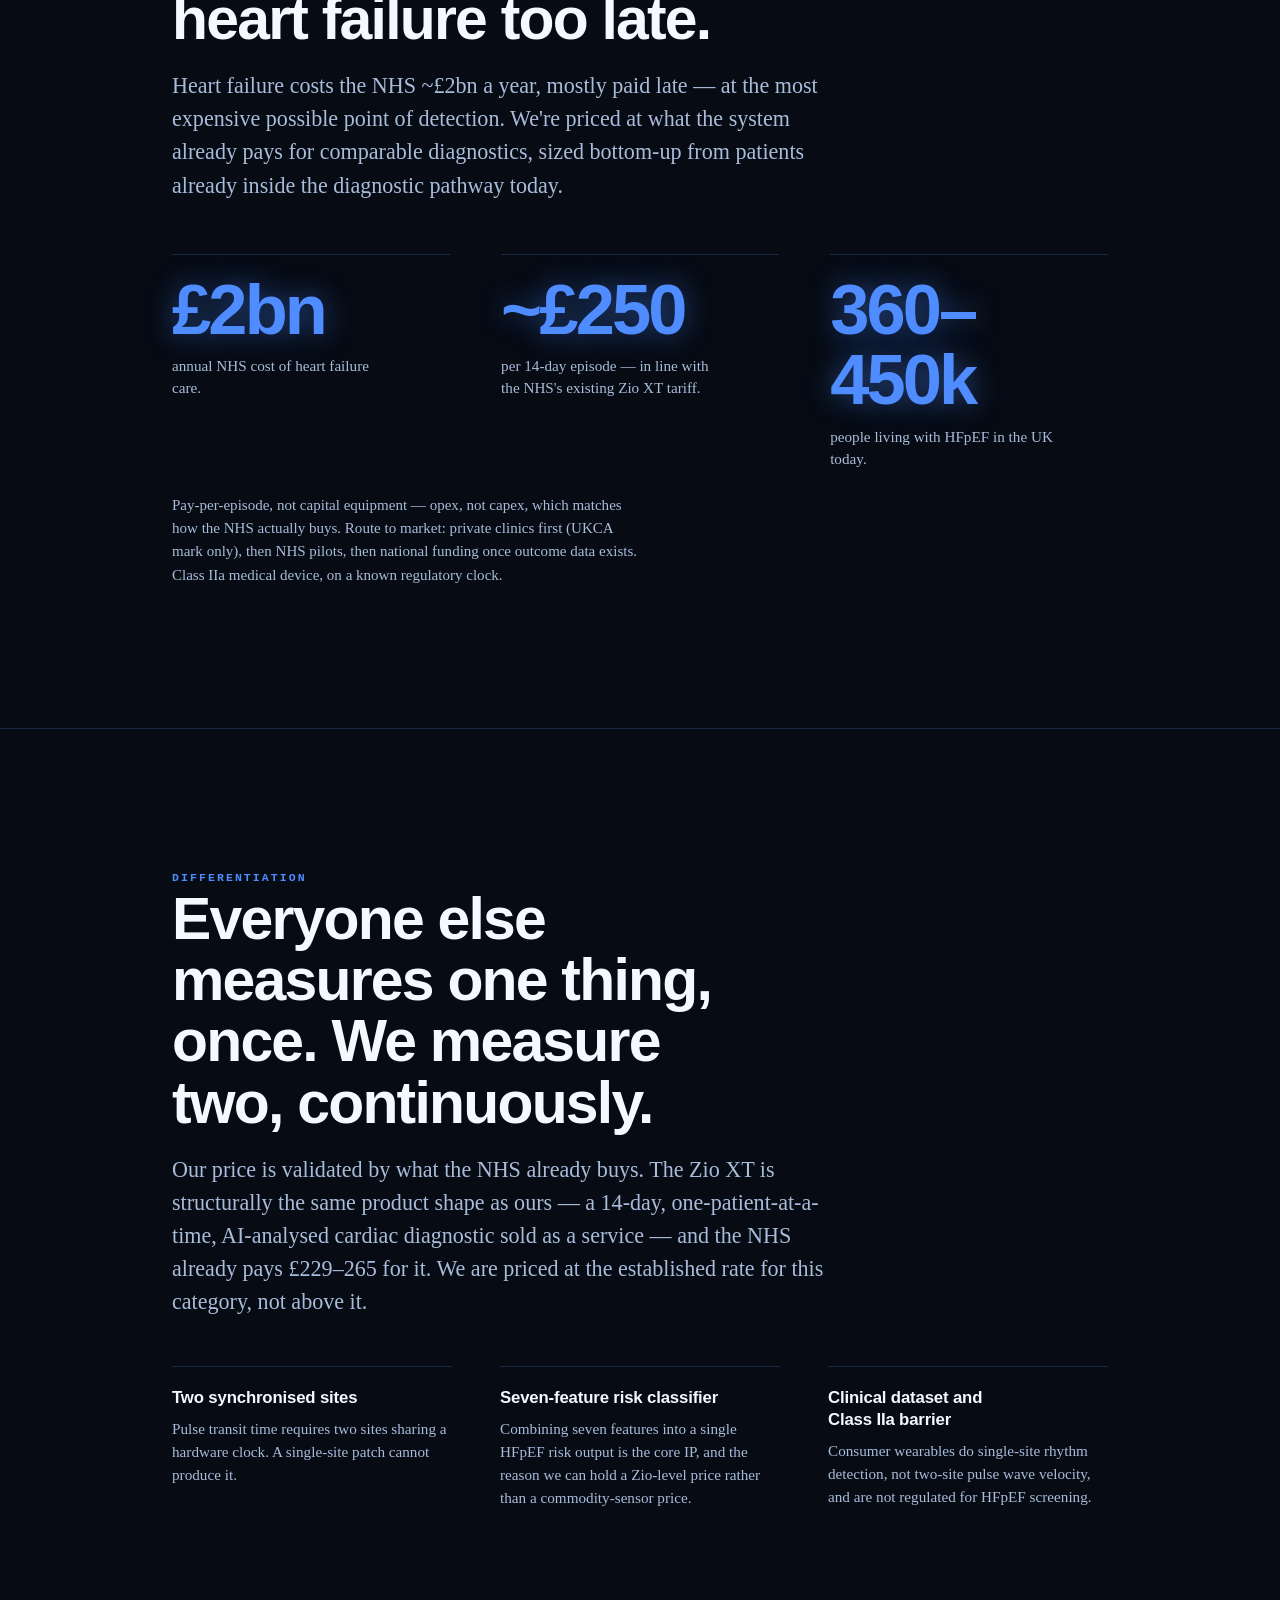
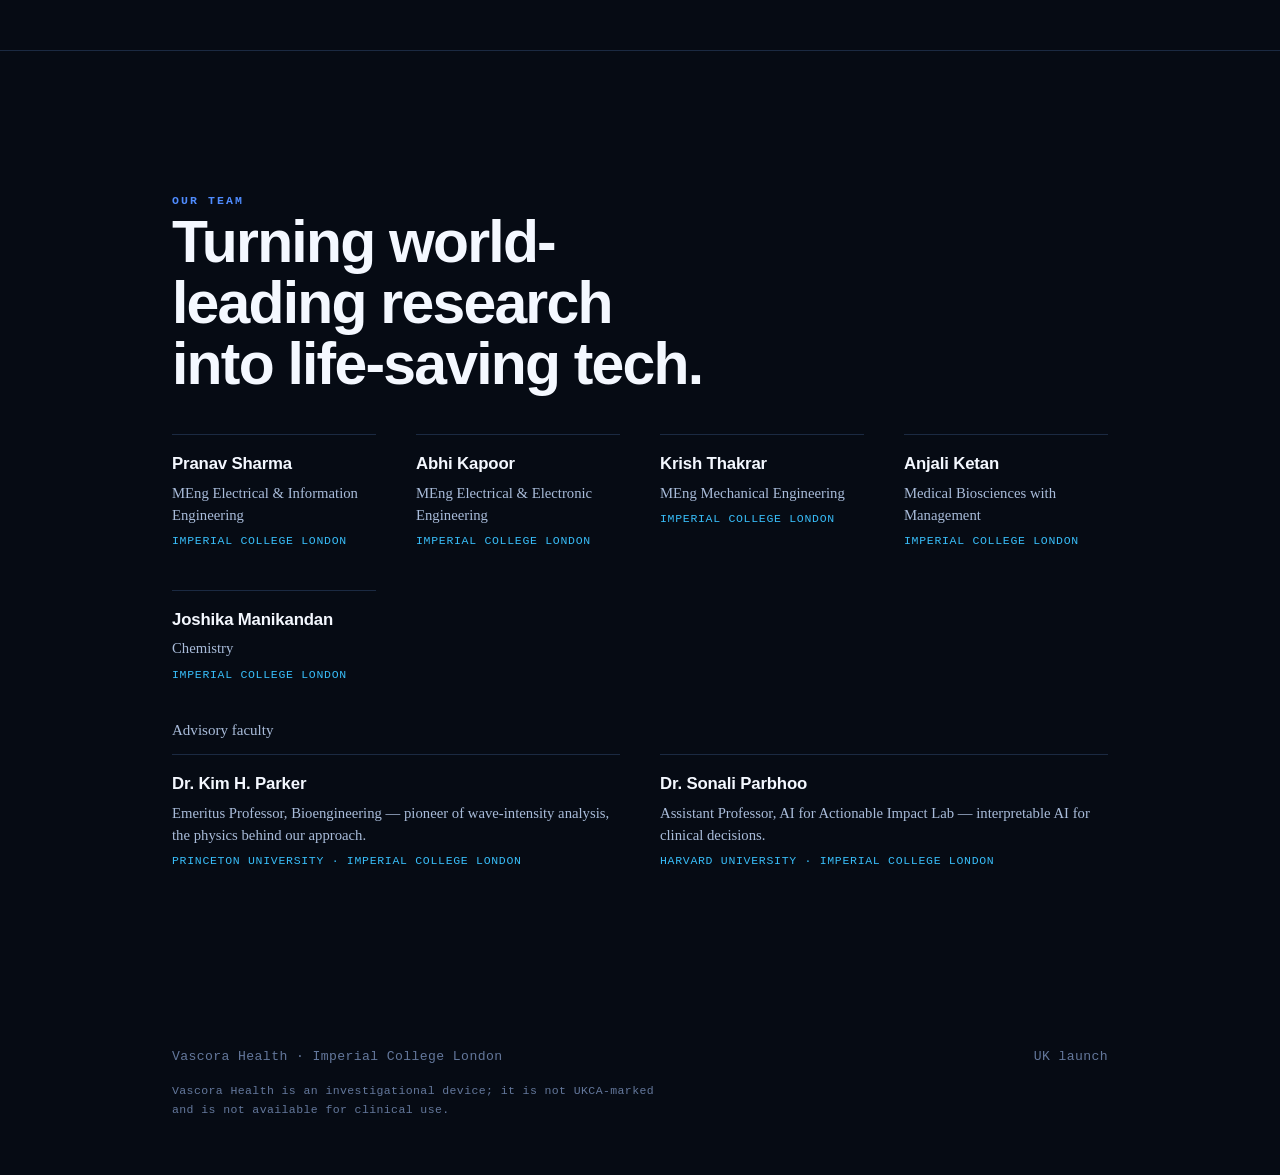
==== commit f48a0bc0: "Correct attribution: classifier runs on the chest hub microcontroller, not the wrist pod" ====
--- a/index.html
+++ b/index.html
@@ -208,7 +208,7 @@
   <div class="wrap">
     <p class="eyebrow">The model</p>
     <h2>Seven features, one risk score — fused across the wear period.</h2>
-    <p class="lede" style="margin-top:20px">The wrist pod's controller doesn't just capture PPG — it runs the classifier. Seven physiological features, spanning arterial stiffness, autonomic function, rhythm, and activity, are combined into a single HFpEF risk score, updated continuously across the full 14-day wear period rather than as a one-off snapshot.</p>
+    <p class="lede" style="margin-top:20px">The classifier runs on the chest hub's microcontroller, not the wrist pod. Seven physiological features, spanning arterial stiffness, autonomic function, rhythm, and activity, are combined into a single HFpEF risk score, updated continuously across the full 14-day wear period rather than as a one-off snapshot.</p>
 
     <div class="feat">
       <div><h3>Arterial stiffness</h3><p>Resting pulse wave velocity, plus how it shifts overnight and under light activity — timed wrist-to-ear, with no BP cuff involved.</p></div>
@@ -220,7 +220,7 @@
     <div class="block" style="margin-top:56px">
       <p class="eyebrow">Edge AI</p>
       <h2 class="sub" style="margin:12px 0 20px">Designed to run inference on the wearable, not in the cloud.</h2>
-      <p class="lede">Most consumer wearables capture raw sensor data and classify it remotely — on a phone or a server. Ours is architected not to need that: a model small enough to run directly on the wrist pod's own controller, so a risk score can exist the moment the pulse data does — no upload, no server round trip, no dependency on anything beyond the device itself.</p>
+      <p class="lede">Most consumer wearables capture raw sensor data and classify it remotely — on a phone or a server. Ours is architected not to need that: a model small enough to run directly on the chest hub's own microcontroller, so a risk score can exist the moment the pulse data does — no upload, no server round trip, no dependency on anything beyond the device itself.</p>
 
       <div class="feat">
         <div><h3>Battery across 14 days</h3><p>Radio, not compute, is usually what drains a wearable — streaming two weeks of continuous high-frequency PPG over BLE is expensive. Classifying locally and syncing only a compact result is what makes two weeks on one charge realistic.</p></div>
